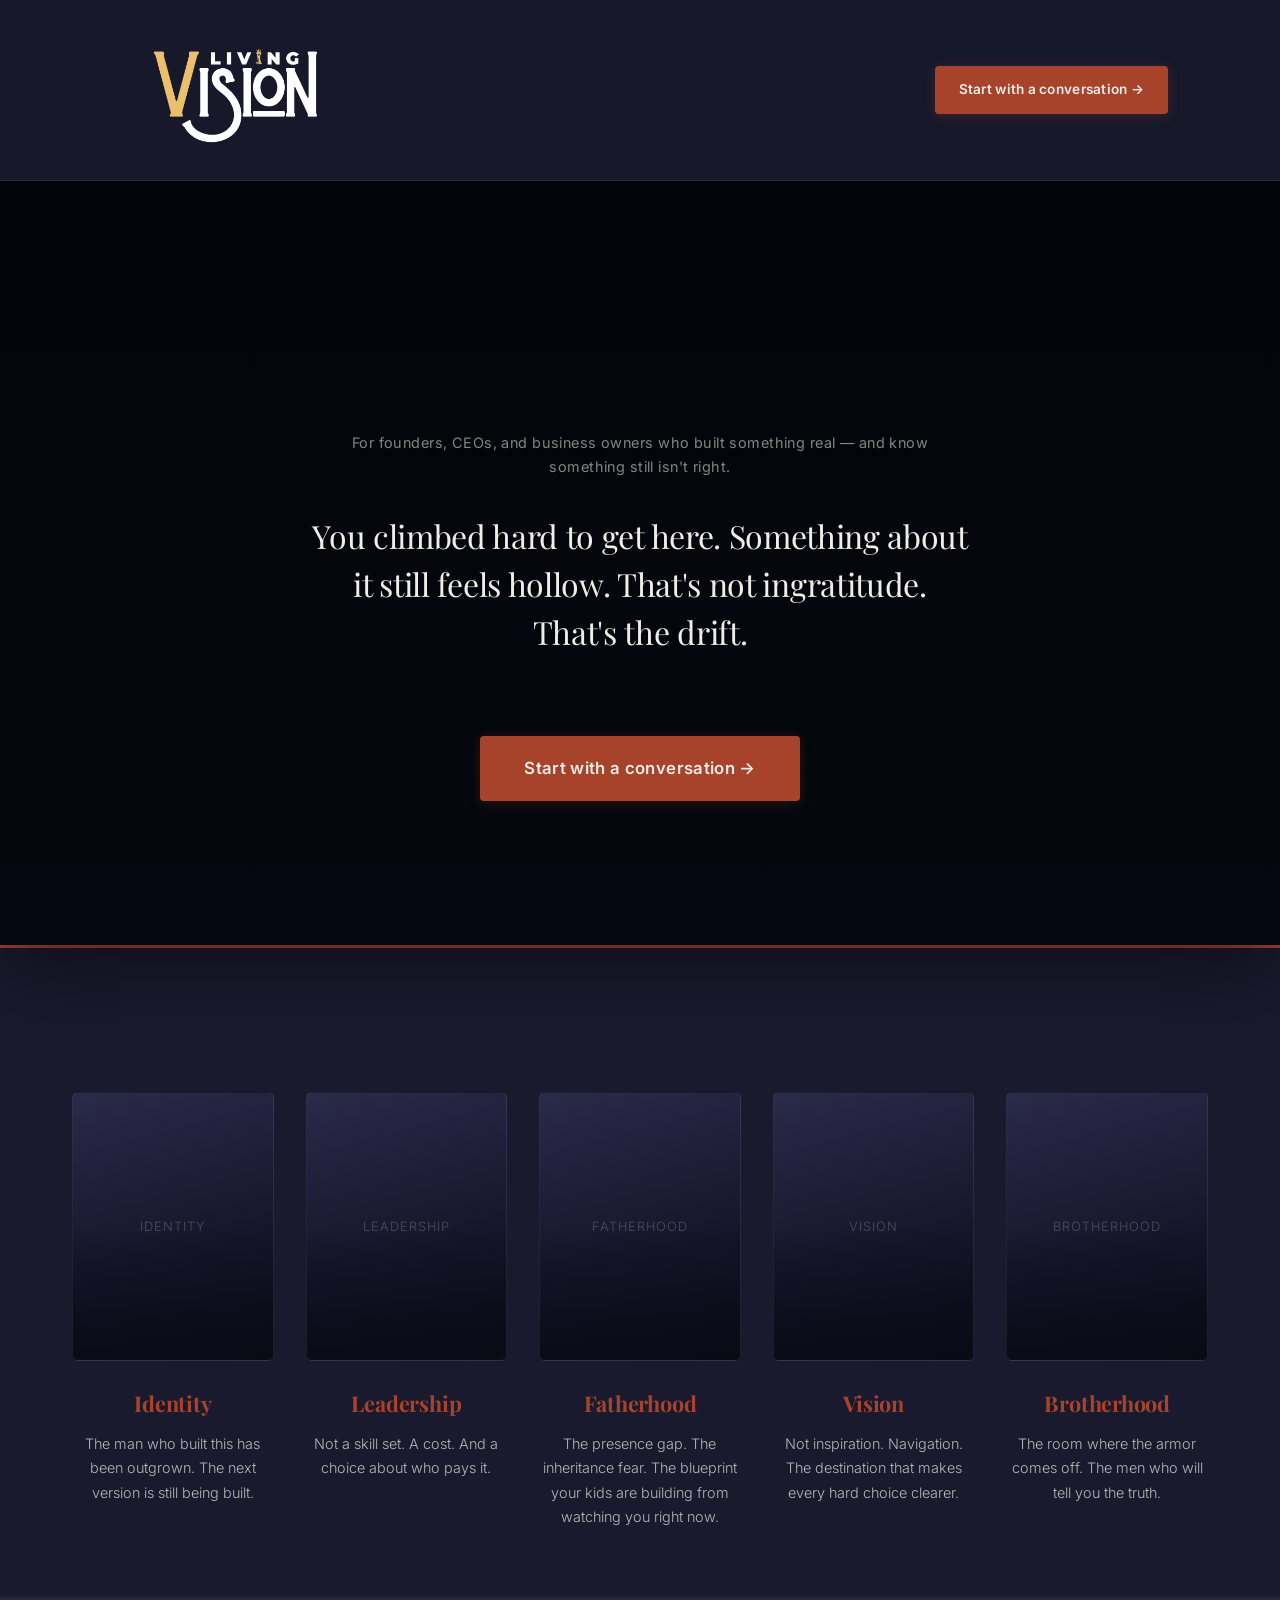
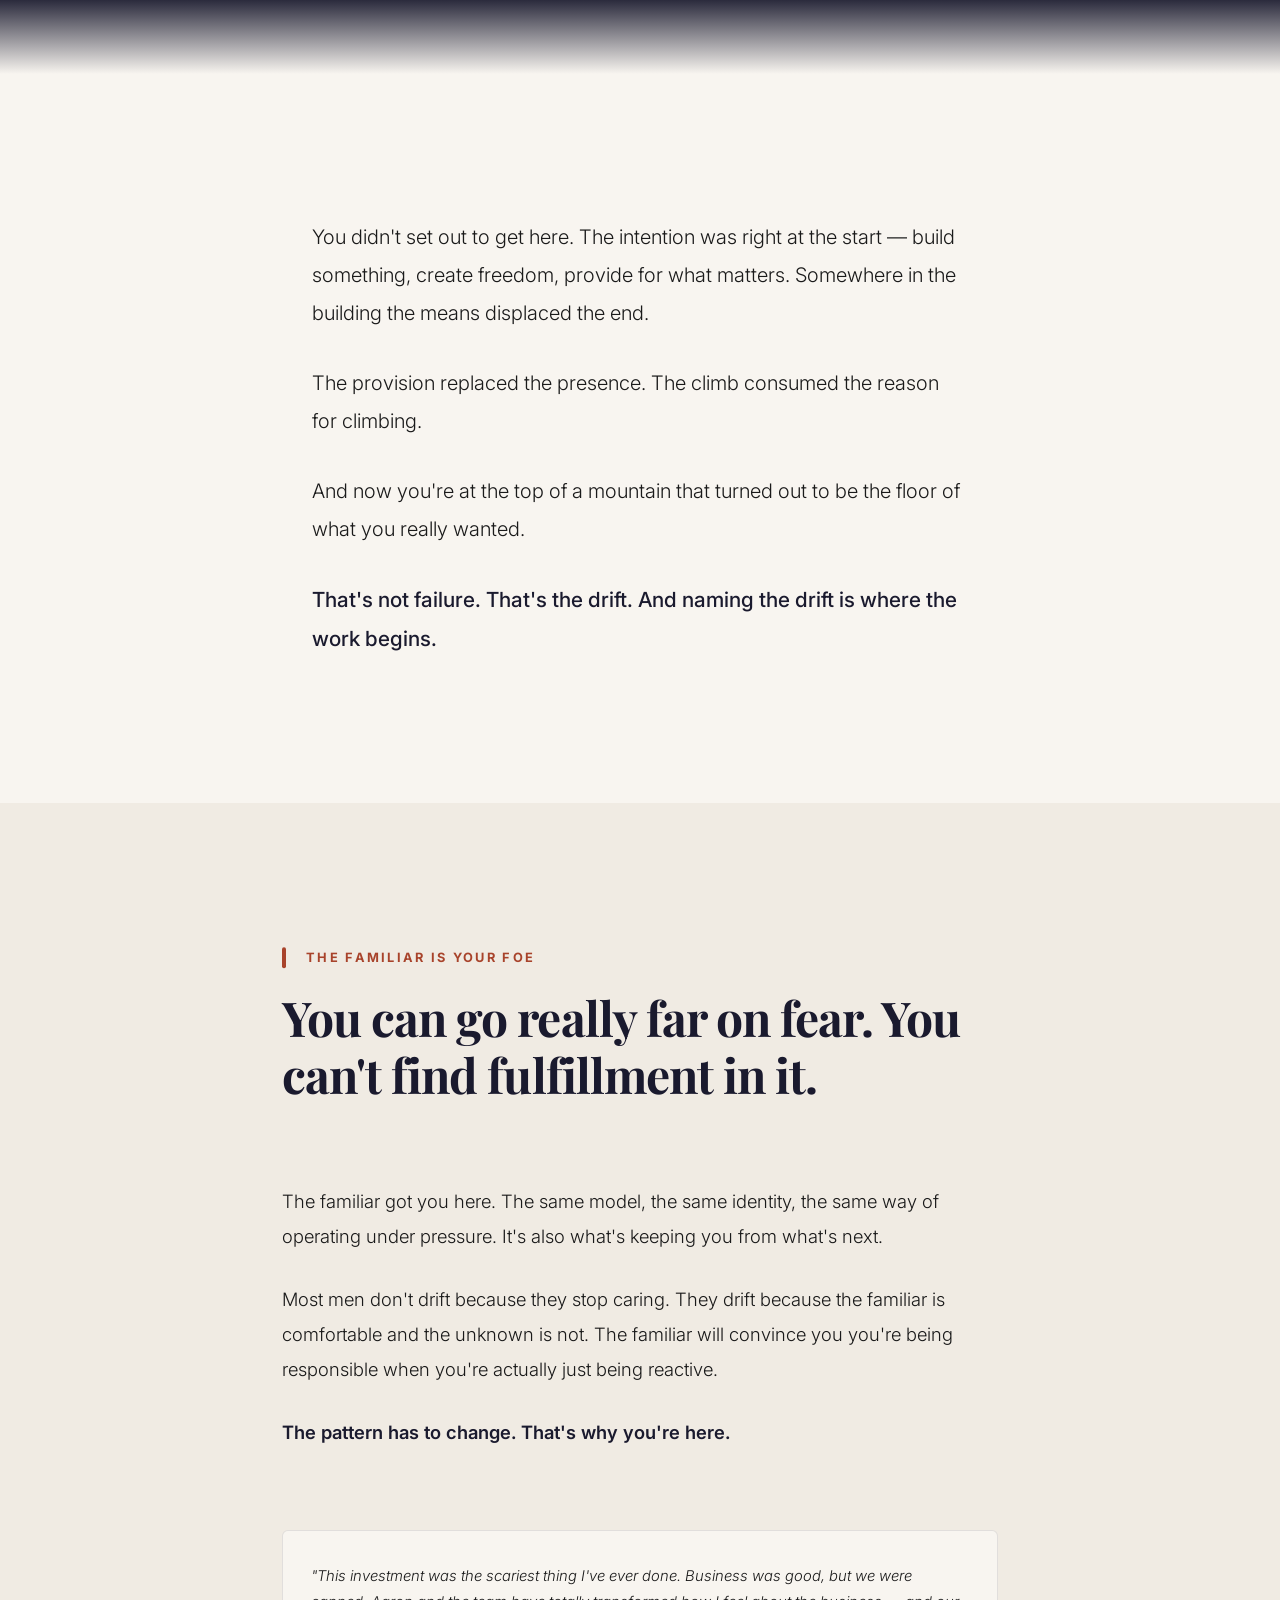
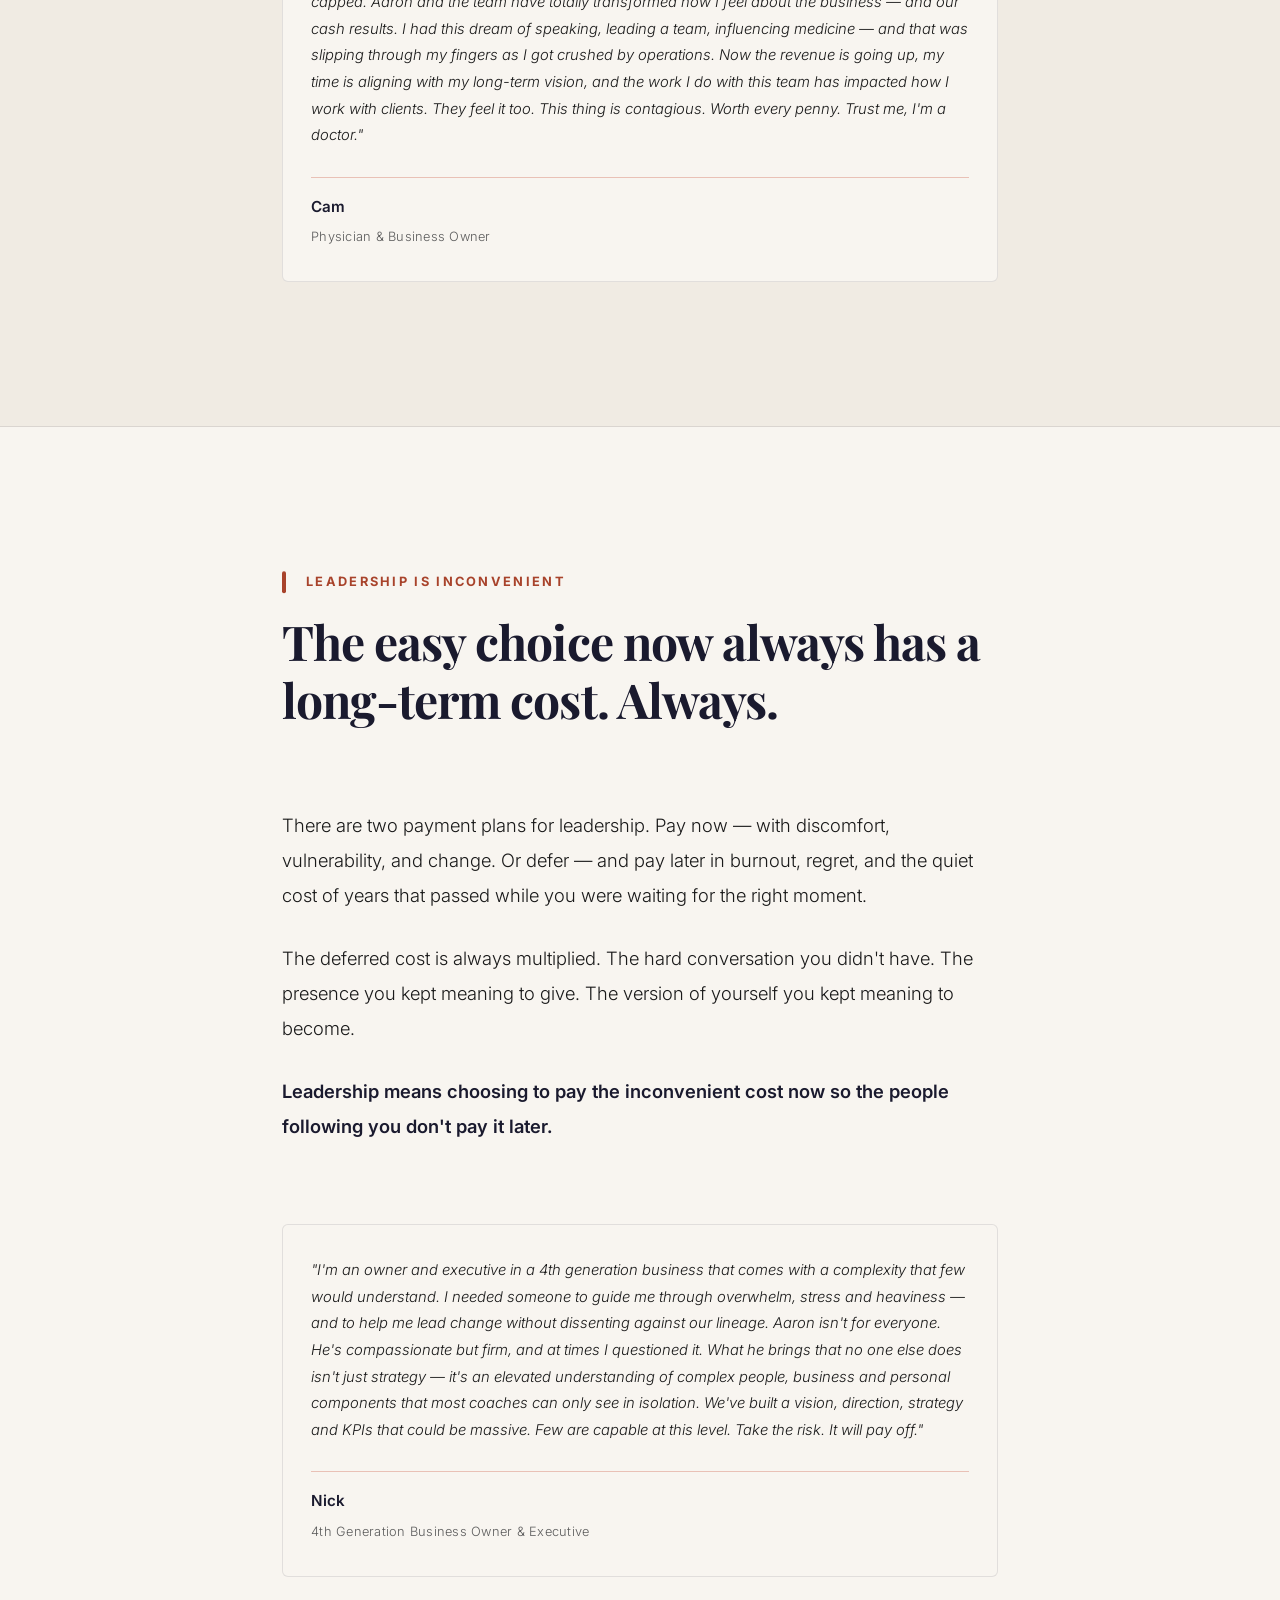
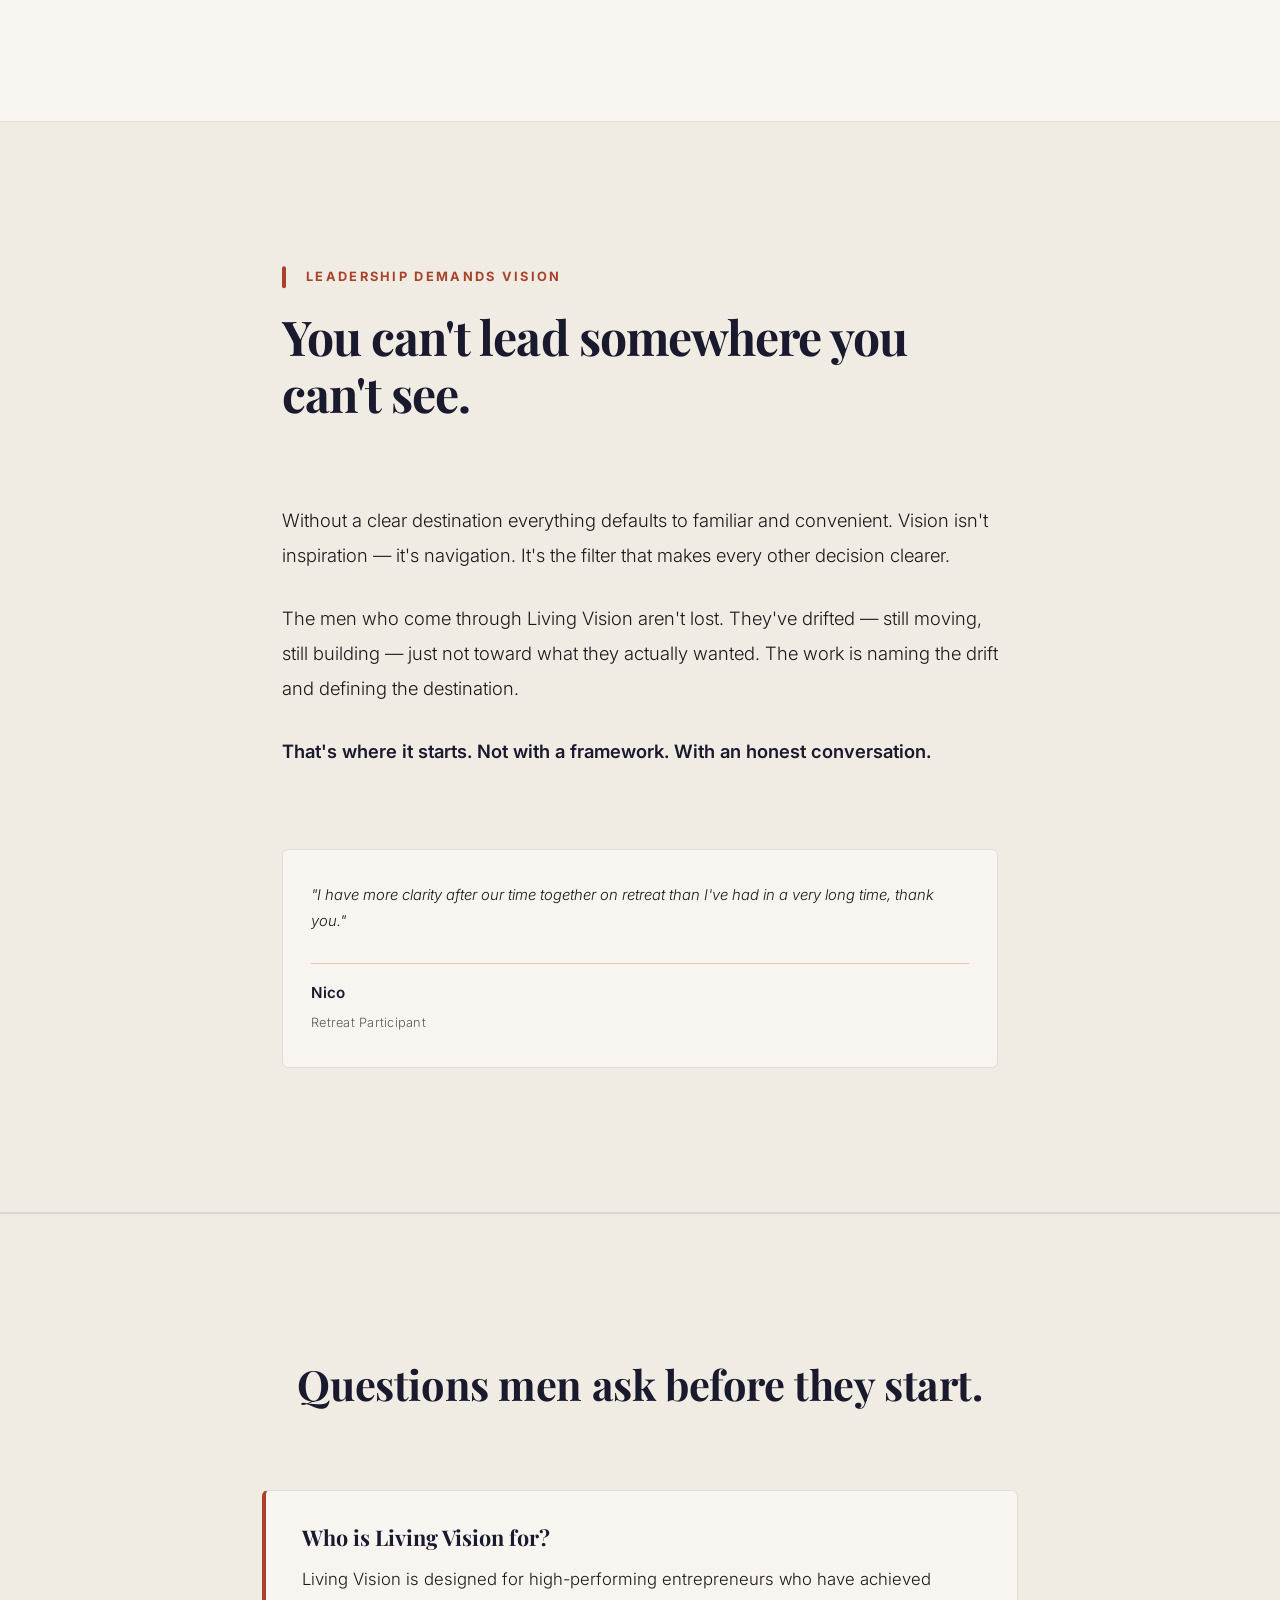
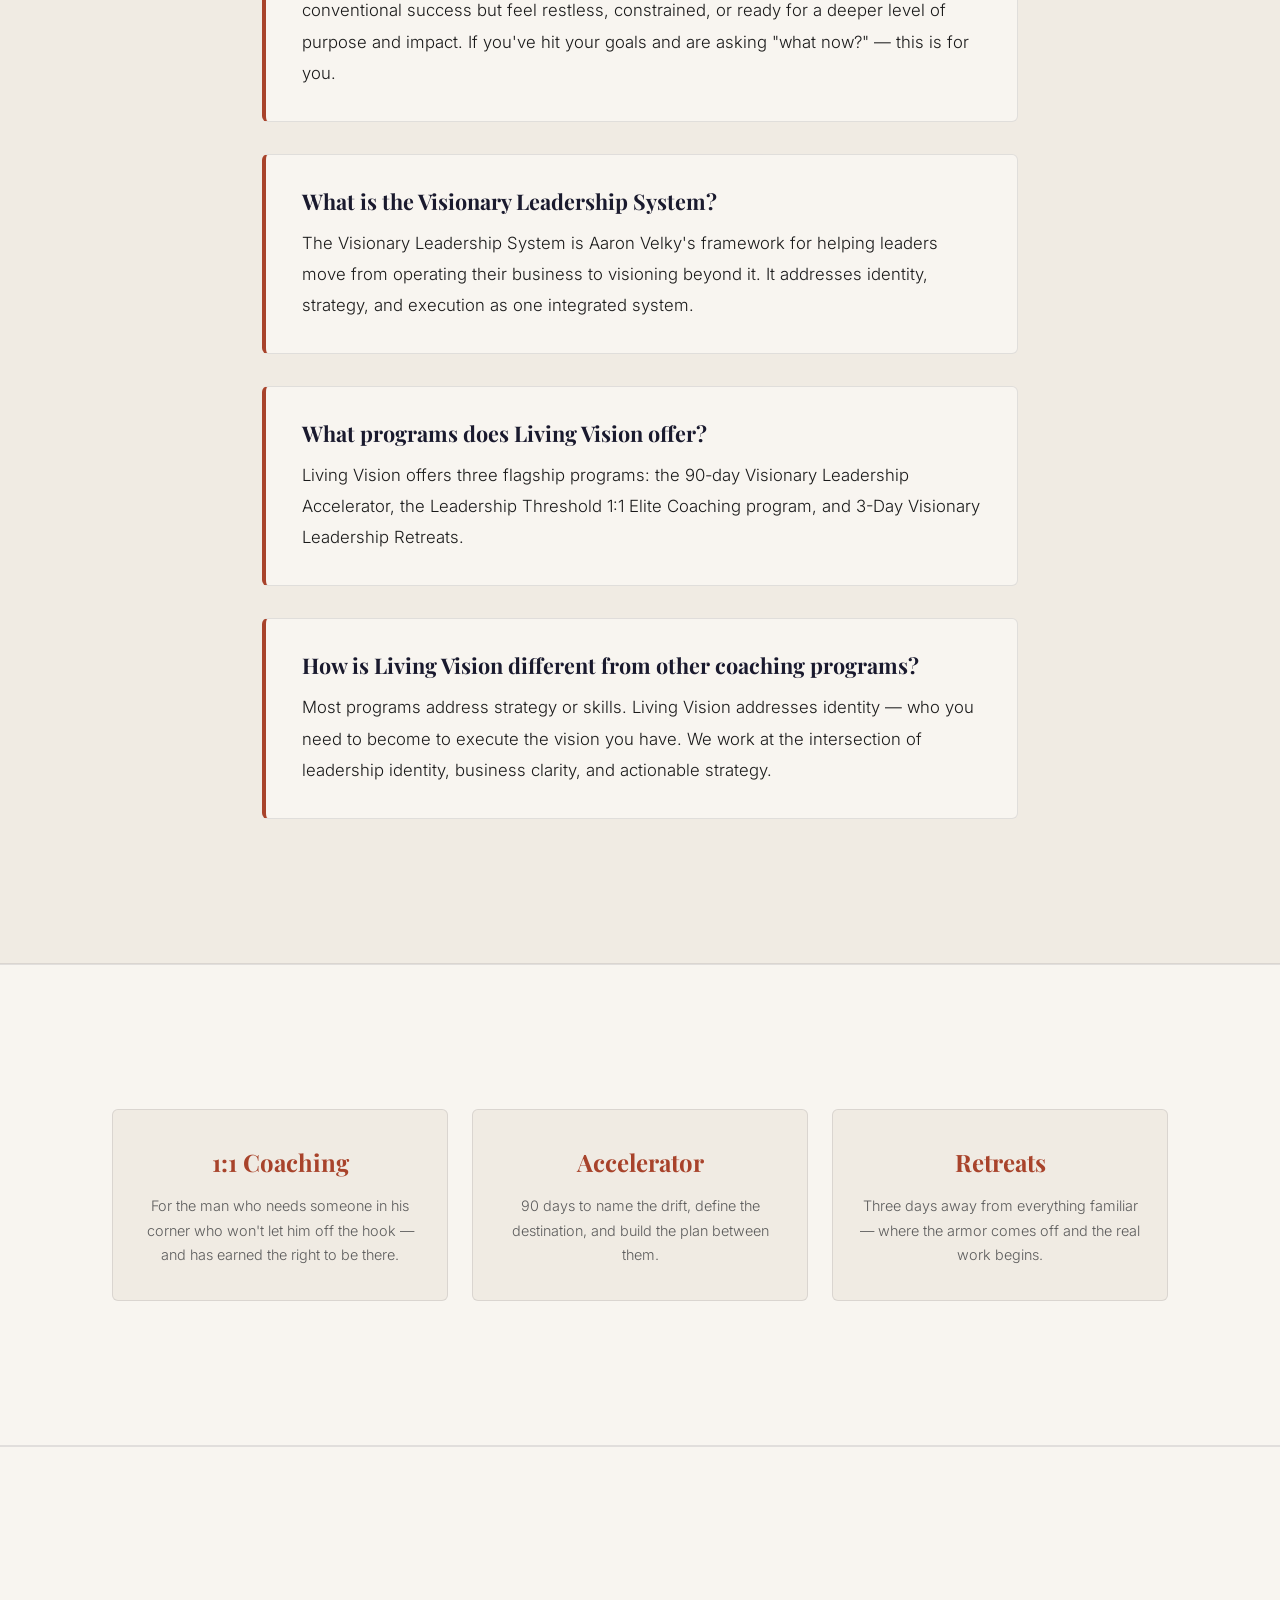
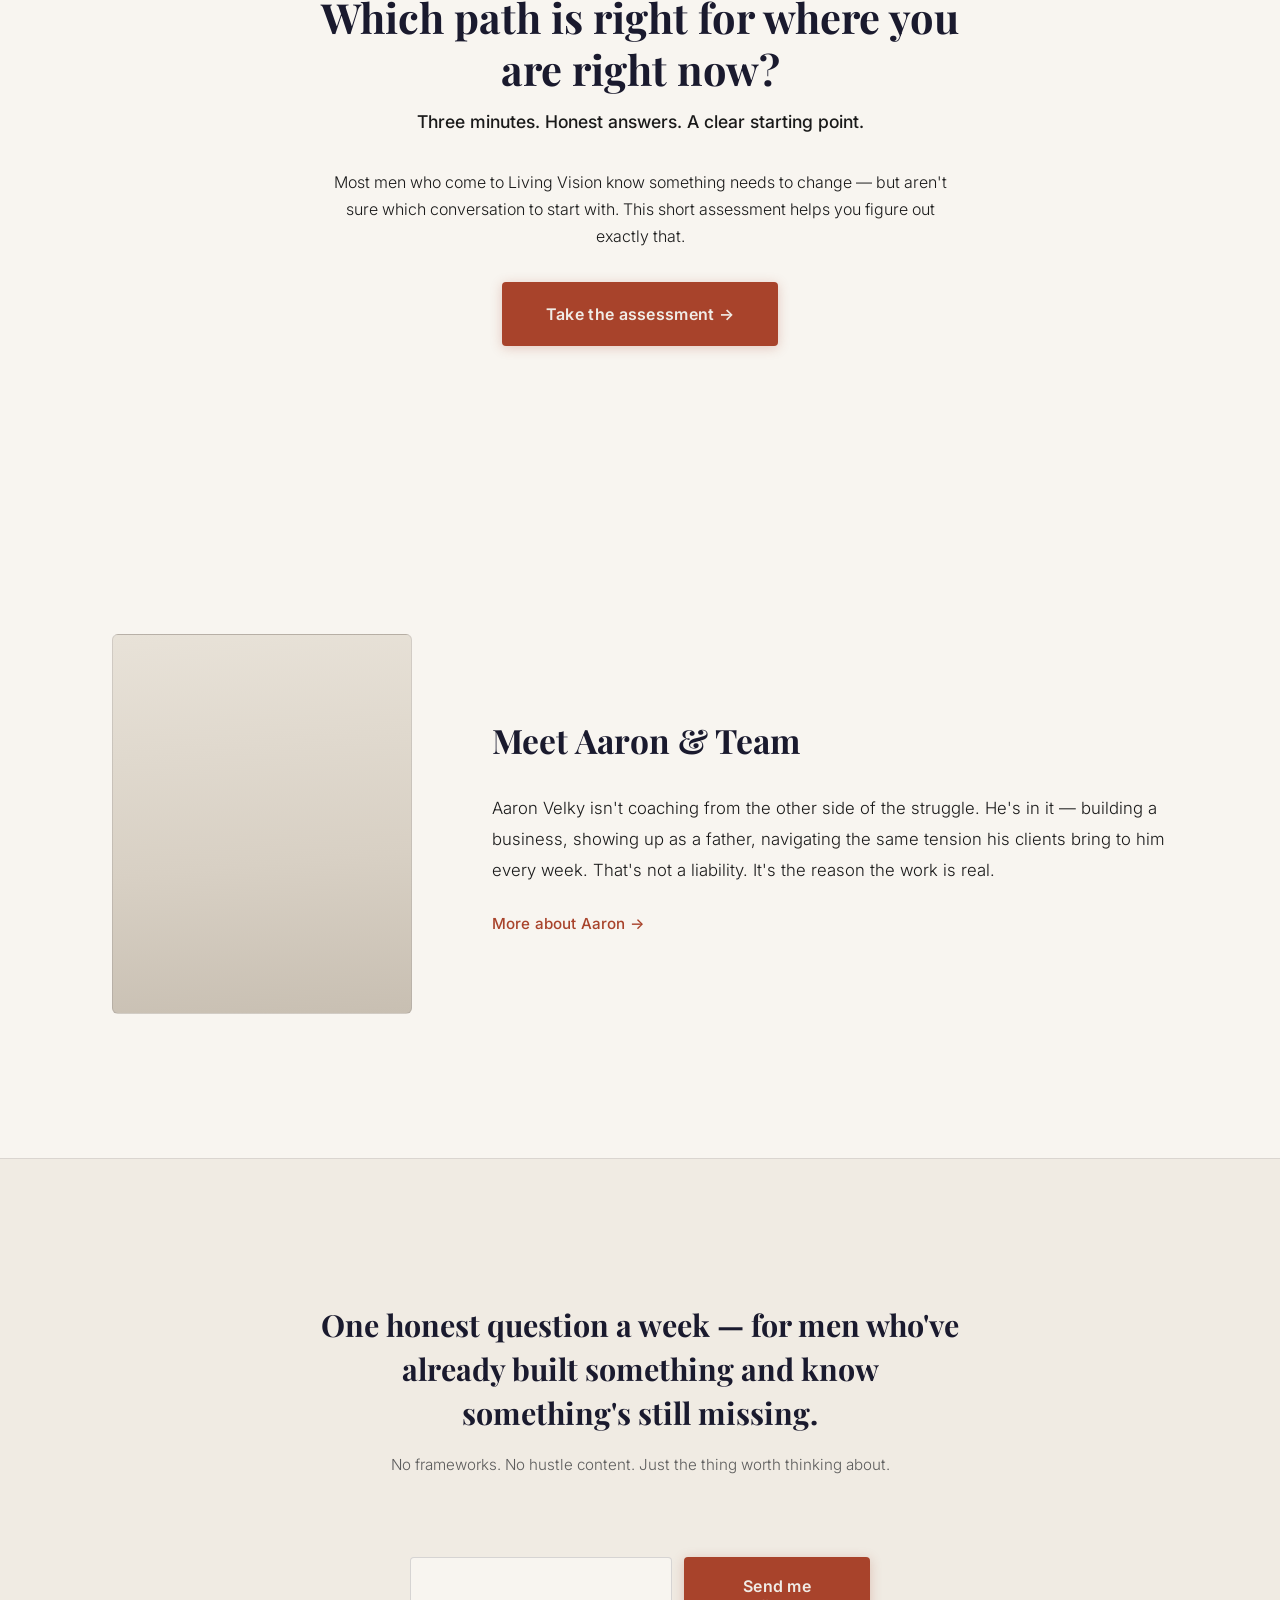
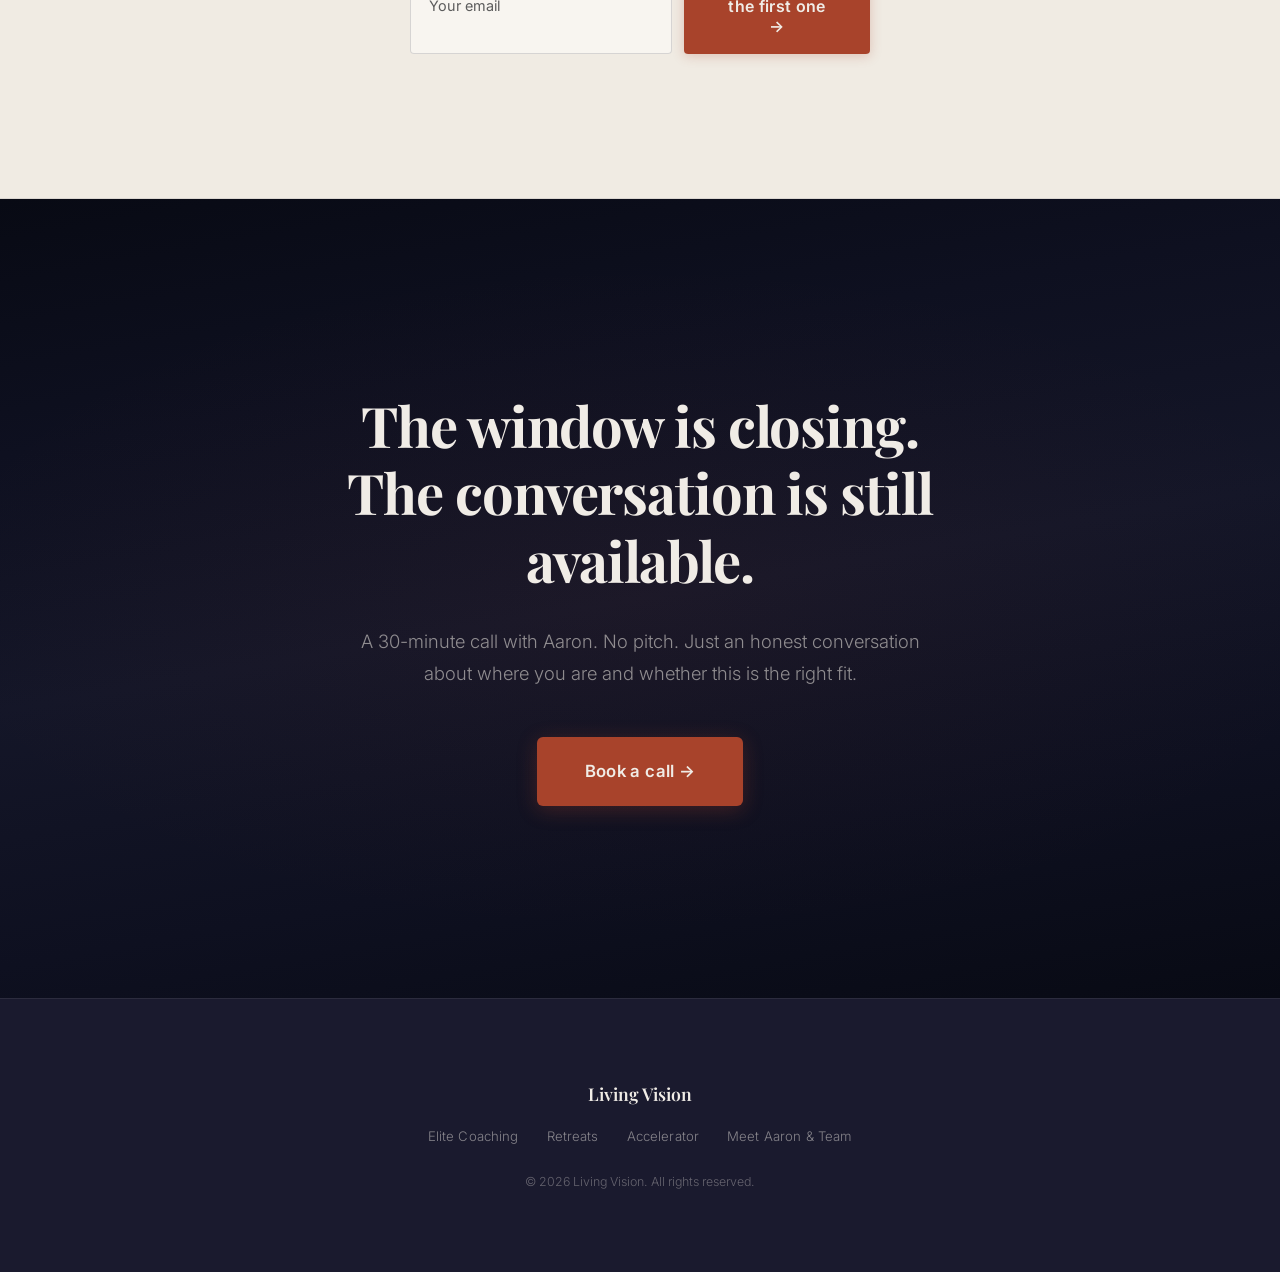
==== index.html @ 65b0e73f "Initial commit — Living Vision website build Homepage funnel page with hero video, five pillars, thr" ====
<!DOCTYPE html>
<html lang="en">
<head>
  <meta charset="UTF-8">
  <meta name="viewport" content="width=device-width, initial-scale=1.0">
  <title>Living Vision — Coaching &amp; Retreats for Leaders Ready for What's Next</title>
  <meta name="description" content="Living Vision works with founders, CEOs, and business owners at critical inflection points. Coaching, retreats, and the clarity to build what's next.">
  <link rel="preconnect" href="https://fonts.googleapis.com">
  <link rel="preconnect" href="https://fonts.gstatic.com" crossorigin>
  <link href="https://fonts.googleapis.com/css2?family=Playfair+Display:wght@400;600;700&family=Inter:wght@300;400;500;600&display=swap" rel="stylesheet">
  <link rel="stylesheet" href="styles.css">

  <!-- Organization Schema (site-wide) -->
  <script type="application/ld+json">
  {
    "@context": "https://schema.org",
    "@type": "Organization",
    "name": "Living Vision",
    "url": "https://living.vision",
    "description": "Visionary leadership coaching for high-performing entrepreneurs ready to build beyond their business. Founded by Aaron Velky.",
    "founder": {
      "@type": "Person",
      "name": "Aaron Velky",
      "jobTitle": "Founder, Visionary Leadership Coach",
      "url": "https://living.vision/about"
    },
    "sameAs": [
      "[LinkedIn URL]",
      "[YouTube URL]",
      "[Podcast Apple URL]"
    ]
  }
  </script>

  <!-- FAQPage Schema (homepage) -->
  <script type="application/ld+json">
  {
    "@context": "https://schema.org",
    "@type": "FAQPage",
    "mainEntity": [
      {
        "@type": "Question",
        "name": "Who is Living Vision for?",
        "acceptedAnswer": {
          "@type": "Answer",
          "text": "Living Vision is designed for high-performing entrepreneurs who have achieved conventional success but feel restless, constrained, or ready for a deeper level of purpose and impact. If you've hit your goals and are asking \"what now?\" — this is for you."
        }
      },
      {
        "@type": "Question",
        "name": "What is the Visionary Leadership System?",
        "acceptedAnswer": {
          "@type": "Answer",
          "text": "The Visionary Leadership System is Aaron Velky's framework for helping leaders move from operating their business to visioning beyond it. It addresses identity, strategy, and execution as one integrated system."
        }
      },
      {
        "@type": "Question",
        "name": "What programs does Living Vision offer?",
        "acceptedAnswer": {
          "@type": "Answer",
          "text": "Living Vision offers three flagship programs: the 90-day Visionary Leadership Accelerator, the Leadership Threshold 1:1 Elite Coaching program, and 3-Day Visionary Leadership Retreats."
        }
      },
      {
        "@type": "Question",
        "name": "How is Living Vision different from other coaching programs?",
        "acceptedAnswer": {
          "@type": "Answer",
          "text": "Most programs address strategy or skills. Living Vision addresses identity — who you need to become to execute the vision you have. We work at the intersection of leadership identity, business clarity, and actionable strategy."
        }
      }
    ]
  }
  </script>
</head>
<body>

  <!-- Navigation — Funnel Header -->
  <nav class="nav nav-funnel">
    <div class="nav-inner">
      <a href="/" class="nav-logo"><img src="LIVING VISION TITLE.jpg" alt="Living Vision" class="nav-logo-img"></a>
      <a href="/start.html" class="btn btn-primary nav-funnel-cta">Start with a conversation →</a>
    </div>
  </nav>

  <!-- Section 1 — Hero (Video Funnel) -->
  <section class="hero hero-video">
    <p class="hero-qualifier">For founders, CEOs, and business owners who built something real — and know something still isn't right.</p>
    <div class="hero-video-wrapper">
      <!-- Replace src with the actual video file or embed URL -->
      <video class="hero-video-player" autoplay muted loop playsinline>
        <source src="hero-video.mp4" type="video/mp4">
      </video>
      <div class="hero-video-overlay"></div>
    </div>
    <div class="hero-video-content">
      <p class="hero-tagline">You climbed hard to get here. Something about it still feels hollow. That's not ingratitude. That's the drift.</p>
      <a href="/start.html" class="btn btn-primary">Start with a conversation →</a>
    </div>
  </section>

  <!-- Five Pillars -->
  <section class="pillars">
    <div class="pillars-inner">
      <div class="pillar">
        <div class="pillar-img" aria-label="Identity">
          <span class="pillar-img-label">Identity</span>
        </div>
        <h3 class="pillar-label">Identity</h3>
        <p class="pillar-desc">The man who built this has been outgrown. The next version is still being built.</p>
      </div>
      <div class="pillar">
        <div class="pillar-img" aria-label="Leadership">
          <span class="pillar-img-label">Leadership</span>
        </div>
        <h3 class="pillar-label">Leadership</h3>
        <p class="pillar-desc">Not a skill set. A cost. And a choice about who pays it.</p>
      </div>
      <div class="pillar">
        <div class="pillar-img" aria-label="Fatherhood">
          <span class="pillar-img-label">Fatherhood</span>
        </div>
        <h3 class="pillar-label">Fatherhood</h3>
        <p class="pillar-desc">The presence gap. The inheritance fear. The blueprint your kids are building from watching you right now.</p>
      </div>
      <div class="pillar">
        <div class="pillar-img" aria-label="Vision">
          <span class="pillar-img-label">Vision</span>
        </div>
        <h3 class="pillar-label">Vision</h3>
        <p class="pillar-desc">Not inspiration. Navigation. The destination that makes every hard choice clearer.</p>
      </div>
      <div class="pillar">
        <div class="pillar-img" aria-label="Brotherhood">
          <span class="pillar-img-label">Brotherhood</span>
        </div>
        <h3 class="pillar-label">Brotherhood</h3>
        <p class="pillar-desc">The room where the armor comes off. The men who will tell you the truth.</p>
      </div>
    </div>
  </section>

  <!-- Section 2 — The Mirror -->
  <section class="mirror">
    <div class="container">
      <p>You didn't set out to get here. The intention was right at the start — build something, create freedom, provide for what matters. Somewhere in the building the means displaced the end.</p>
      <p>The provision replaced the presence. The climb consumed the reason for climbing.</p>
      <p>And now you're at the top of a mountain that turned out to be the floor of what you really wanted.</p>
      <p>That's not failure. That's the drift. And naming the drift is where the work begins.</p>
    </div>
  </section>

  <!-- Paradox 1 — The Familiar -->
  <section class="paradox">
    <div class="container">
      <p class="paradox-label">The Familiar Is Your Foe</p>
      <h2 class="paradox-headline">You can go really far on fear. You can't find fulfillment in it.</h2>
      <div class="paradox-body">
        <p>The familiar got you here. The same model, the same identity, the same way of operating under pressure. It's also what's keeping you from what's next.</p>
        <p>Most men don't drift because they stop caring. They drift because the familiar is comfortable and the unknown is not. The familiar will convince you you're being responsible when you're actually just being reactive.</p>
        <p>The pattern has to change. That's why you're here.</p>
      </div>
      <blockquote class="testimonial paradox-testimonial">
        <p>"This investment was the scariest thing I've ever done. Business was good, but we were capped. Aaron and the team have totally transformed how I feel about the business — and our cash results. I had this dream of speaking, leading a team, influencing medicine — and that was slipping through my fingers as I got crushed by operations. Now the revenue is going up, my time is aligning with my long-term vision, and the work I do with this team has impacted how I work with clients. They feel it too. This thing is contagious. Worth every penny. Trust me, I'm a doctor."</p>
        <footer>
          <cite>Cam</cite>
          <span class="testimonial-role">Physician &amp; Business Owner</span>
        </footer>
      </blockquote>
    </div>
  </section>

  <!-- Paradox 2 — Inconvenient -->
  <section class="paradox">
    <div class="container">
      <p class="paradox-label">Leadership Is Inconvenient</p>
      <h2 class="paradox-headline">The easy choice now always has a long-term cost. Always.</h2>
      <div class="paradox-body">
        <p>There are two payment plans for leadership. Pay now — with discomfort, vulnerability, and change. Or defer — and pay later in burnout, regret, and the quiet cost of years that passed while you were waiting for the right moment.</p>
        <p>The deferred cost is always multiplied. The hard conversation you didn't have. The presence you kept meaning to give. The version of yourself you kept meaning to become.</p>
        <p>Leadership means choosing to pay the inconvenient cost now so the people following you don't pay it later.</p>
      </div>
      <blockquote class="testimonial paradox-testimonial">
        <p>"I'm an owner and executive in a 4th generation business that comes with a complexity that few would understand. I needed someone to guide me through overwhelm, stress and heaviness — and to help me lead change without dissenting against our lineage. Aaron isn't for everyone. He's compassionate but firm, and at times I questioned it. What he brings that no one else does isn't just strategy — it's an elevated understanding of complex people, business and personal components that most coaches can only see in isolation. We've built a vision, direction, strategy and KPIs that could be massive. Few are capable at this level. Take the risk. It will pay off."</p>
        <footer>
          <cite>Nick</cite>
          <span class="testimonial-role">4th Generation Business Owner &amp; Executive</span>
        </footer>
      </blockquote>
    </div>
  </section>

  <!-- Paradox 3 — Vision -->
  <section class="paradox">
    <div class="container">
      <p class="paradox-label">Leadership Demands Vision</p>
      <h2 class="paradox-headline">You can't lead somewhere you can't see.</h2>
      <div class="paradox-body">
        <p>Without a clear destination everything defaults to familiar and convenient. Vision isn't inspiration — it's navigation. It's the filter that makes every other decision clearer.</p>
        <p>The men who come through Living Vision aren't lost. They've drifted — still moving, still building — just not toward what they actually wanted. The work is naming the drift and defining the destination.</p>
        <p>That's where it starts. Not with a framework. With an honest conversation.</p>
      </div>
      <blockquote class="testimonial paradox-testimonial">
        <p>"I have more clarity after our time together on retreat than I've had in a very long time, thank you."</p>
        <footer>
          <cite>Nico</cite>
          <span class="testimonial-role">Retreat Participant</span>
        </footer>
      </blockquote>
    </div>
  </section>

  <!-- FAQ Section -->
  <section class="faq" id="faq">
    <div class="container">
      <h2 class="faq-heading">Questions men ask before they start.</h2>
      <div class="faq-list">
        <div class="faq-item">
          <h3 class="faq-question">Who is Living Vision for?</h3>
          <p class="faq-answer">Living Vision is designed for high-performing entrepreneurs who have achieved conventional success but feel restless, constrained, or ready for a deeper level of purpose and impact. If you've hit your goals and are asking "what now?" — this is for you.</p>
        </div>
        <div class="faq-item">
          <h3 class="faq-question">What is the Visionary Leadership System?</h3>
          <p class="faq-answer">The Visionary Leadership System is Aaron Velky's framework for helping leaders move from operating their business to visioning beyond it. It addresses identity, strategy, and execution as one integrated system.</p>
        </div>
        <div class="faq-item">
          <h3 class="faq-question">What programs does Living Vision offer?</h3>
          <p class="faq-answer">Living Vision offers three flagship programs: the 90-day Visionary Leadership Accelerator, the Leadership Threshold 1:1 Elite Coaching program, and 3-Day Visionary Leadership Retreats.</p>
        </div>
        <div class="faq-item">
          <h3 class="faq-question">How is Living Vision different from other coaching programs?</h3>
          <p class="faq-answer">Most programs address strategy or skills. Living Vision addresses identity — who you need to become to execute the vision you have. We work at the intersection of leadership identity, business clarity, and actionable strategy.</p>
        </div>
      </div>
    </div>
  </section>

  <!-- Product Ribbon -->
  <section class="product-ribbon">
    <div class="container">
      <div class="ribbon-grid">
        <a href="/elite-coaching" class="ribbon-item">
          <h3>1:1 Coaching</h3>
          <p>For the man who needs someone in his corner who won't let him off the hook — and has earned the right to be there.</p>
        </a>
        <a href="/accelerator" class="ribbon-item">
          <h3>Accelerator</h3>
          <p>90 days to name the drift, define the destination, and build the plan between them.</p>
        </a>
        <a href="/retreats" class="ribbon-item">
          <h3>Retreats</h3>
          <p>Three days away from everything familiar — where the armor comes off and the real work begins.</p>
        </a>
      </div>
    </div>
  </section>

  <!-- Quiz / Assessment CTA -->
  <section class="quiz-cta">
    <div class="container">
      <div class="quiz-cta-inner">
        <h2>Which path is right for where you are right now?</h2>
        <p class="quiz-subhead">Three minutes. Honest answers. A clear starting point.</p>
        <p>Most men who come to Living Vision know something needs to change — but aren't sure which conversation to start with. This short assessment helps you figure out exactly that.</p>
        <a href="https://archetype-insights--livingvision.replit.app/" target="_blank" rel="noopener noreferrer" class="btn btn-primary">Take the assessment →</a>
      </div>
    </div>
  </section>

  <!-- Section 6 — About Aaron (Brief) -->
  <section class="about-aaron">
    <div class="container">
      <div class="about-aaron-inner">
        <div class="about-aaron-image">
          <!-- Aaron photo -->
          <div class="about-aaron-placeholder" aria-label="Aaron Velky"></div>
        </div>
        <div class="about-aaron-text">
          <h2>Meet Aaron & Team</h2>
          <p>Aaron Velky isn't coaching from the other side of the struggle. He's in it — building a business, showing up as a father, navigating the same tension his clients bring to him every week. That's not a liability. It's the reason the work is real.</p>
          <a href="/meet-aaron" class="btn btn-text">More about Aaron →</a>
        </div>
      </div>
    </div>
  </section>

  <!-- Section 7 — Email Capture -->
  <section class="email-capture">
    <div class="container">
      <h2>One honest question a week — for men who've already built something and know something's still missing.</h2>
      <p class="email-subhead">No frameworks. No hustle content. Just the thing worth thinking about.</p>
      <form class="email-form" action="#" method="post">
        <input type="email" name="email" placeholder="Your email" required aria-label="Email address">
        <button type="submit" class="btn btn-primary">Send me the first one →</button>
      </form>
    </div>
  </section>

  <!-- Section 8 — Cinematic Closing CTA -->
  <section class="closing-cta" id="start">
    <div class="closing-cta-bg"></div>
    <div class="closing-cta-content">
      <h2 class="closing-cta-headline">The window is closing.<br>The conversation is still available.</h2>
      <p class="closing-cta-subhead">A 30-minute call with Aaron. No pitch. Just an honest conversation about where you are and whether this is the right fit.</p>
      <a href="/start.html" class="btn btn-primary btn-closing">Book a call →</a>
    </div>
  </section>

  <!-- Footer -->
  <footer class="site-footer">
    <div class="container">
      <div class="footer-inner">
        <p class="footer-logo">Living Vision</p>
        <nav class="footer-nav">
          <a href="/elite-coaching">Elite Coaching</a>
          <a href="/retreats">Retreats</a>
          <a href="/accelerator">Accelerator</a>
          <a href="/meet-aaron">Meet Aaron & Team</a>
        </nav>
        <p class="footer-copy">&copy; 2026 Living Vision. All rights reserved.</p>
      </div>
    </div>
  </footer>

</body>
</html>
---- styles.css ----
/* =============================================
   Living Vision — Styles
   Palette: Warm off-white bg, near-black text, dark navy structural, rust accent
   Typography: Playfair Display (headlines), Inter (body)
   ============================================= */

*, *::before, *::after {
  margin: 0;
  padding: 0;
  box-sizing: border-box;
}

:root {
  /* Light theme — page backgrounds */
  --color-bg: #F8F5F0;
  --color-bg-raised: #f0ebe3;
  --color-bg-testimonial: #ebe5db;
  --color-bg-card: #f0ebe3;

  /* Dark structural (nav, hero, footer, dividers) */
  --color-bg-dark: #1a1a2e;
  --color-bg-dark-raised: #212140;

  /* Text */
  --color-text: #1a1a1a;
  --color-text-muted: #5c5c5c;
  --color-heading: #1a1a2e;
  --color-white: #f0ece6;

  /* Accent */
  --color-accent: #a8432b;
  --color-accent-hover: #b8482f;

  /* Borders */
  --color-border: rgba(200, 75, 49, 0.3);
  --color-border-subtle: rgba(26, 26, 46, 0.1);
  --color-border-dark: rgba(255, 255, 255, 0.08);

  /* Typography */
  --font-heading: 'Playfair Display', Georgia, serif;
  --font-body: 'Inter', -apple-system, sans-serif;

  /* Spacing */
  --max-width: 1120px;
  --space-xs: 0.5rem;
  --space-sm: 1rem;
  --space-md: 2rem;
  --space-lg: 5rem;
  --space-xl: 9rem;
  --space-2xl: 12rem;
}

html {
  font-size: 16px;
  scroll-behavior: smooth;
}

body {
  font-family: var(--font-body);
  background-color: var(--color-bg);
  color: var(--color-text);
  line-height: 1.7;
  font-weight: 300;
  -webkit-font-smoothing: antialiased;
}

.container {
  max-width: var(--max-width);
  margin: 0 auto;
  padding: 0 var(--space-md);
}

/* ---- Buttons ---- */

.btn {
  display: inline-block;
  font-family: var(--font-body);
  font-weight: 500;
  text-decoration: none;
  border: none;
  cursor: pointer;
  transition: all 0.25s ease;
  letter-spacing: 0.01em;
}

.btn-primary {
  background-color: var(--color-accent);
  color: var(--color-white);
  padding: 1.15rem 2.75rem;
  border-radius: 4px;
  font-size: 1rem;
  font-weight: 600;
  letter-spacing: 0.02em;
  box-shadow: 0 2px 12px rgba(168, 67, 43, 0.25);
}

.btn-primary:hover {
  background-color: var(--color-accent-hover);
}

.btn-secondary {
  background: transparent;
  color: var(--color-accent);
  padding: 0.5rem 0;
  border-bottom: 1px solid var(--color-border);
  border-radius: 0;
  font-size: 0.9rem;
  letter-spacing: 0.02em;
}

.btn-secondary:hover {
  color: var(--color-accent-hover);
  border-bottom-color: var(--color-accent-hover);
}

.btn-text {
  background: transparent;
  color: var(--color-accent);
  padding: 0;
  font-size: 0.95rem;
}

.btn-text:hover {
  color: var(--color-accent-hover);
}

.btn-large {
  padding: 1.35rem 3.25rem;
  font-size: 1.1rem;
}

/* ---- Navigation (dark structural) ---- */

.nav {
  position: fixed;
  top: 0;
  left: 0;
  right: 0;
  z-index: 100;
  background: rgba(26, 26, 46, 0.95);
  backdrop-filter: blur(16px);
  border-bottom: 1px solid var(--color-border-dark);
}

.nav-inner {
  max-width: var(--max-width);
  margin: 0 auto;
  padding: 1.25rem var(--space-md);
  display: flex;
  align-items: center;
  justify-content: space-between;
}

.nav-logo {
  text-decoration: none;
  display: flex;
  align-items: center;
}

.nav-logo-img {
  height: 140px;
  width: auto;
  display: block;
  mix-blend-mode: screen;
}

.nav-links {
  display: flex;
  list-style: none;
  gap: 2.25rem;
  align-items: center;
}

.nav-links a {
  color: rgba(240, 236, 230, 0.6);
  text-decoration: none;
  font-size: 0.875rem;
  font-weight: 400;
  transition: color 0.2s;
  letter-spacing: 0.01em;
}

.nav-links a:hover {
  color: var(--color-white);
}

.nav-cta {
  color: var(--color-white) !important;
  font-weight: 500 !important;
}

.nav-toggle {
  display: none;
  flex-direction: column;
  gap: 5px;
  background: none;
  border: none;
  cursor: pointer;
  padding: 4px;
}

.nav-toggle span {
  display: block;
  width: 24px;
  height: 2px;
  background: var(--color-white);
  transition: all 0.3s;
}

/* Funnel nav — logo + single CTA only */
.nav-funnel .nav-inner {
  display: flex;
  align-items: center;
  justify-content: space-between;
}

.nav-funnel-cta {
  font-size: 0.85rem;
  padding: 0.75rem 1.5rem;
  white-space: nowrap;
}

/* ---- Hero (dark structural) ---- */

.hero-video {
  position: relative;
  width: 100%;
  min-height: 105vh;
  display: flex;
  flex-direction: column;
  align-items: center;
  justify-content: flex-end;
  padding: 0;
  overflow: hidden;
  background: #020408;
  box-shadow: 0 20px 80px rgba(0, 0, 0, 0.5);
}

.hero-qualifier {
  position: relative;
  z-index: 1;
  text-align: center;
  font-family: var(--font-body);
  font-size: 0.9rem;
  font-weight: 400;
  color: rgba(240, 236, 230, 0.55);
  letter-spacing: 0.03em;
  padding: 7rem var(--space-md) var(--space-md);
  max-width: 680px;
}

.hero-video-wrapper {
  position: absolute;
  inset: 0;
  z-index: 0;
}

.hero-video-player {
  width: 100%;
  height: 100%;
  object-fit: cover;
  display: block;
}

.hero-video-overlay {
  position: absolute;
  inset: 0;
  background: linear-gradient(
    to bottom,
    rgba(5, 8, 16, 0.15) 0%,
    rgba(5, 8, 16, 0.35) 50%,
    rgba(5, 8, 16, 0.85) 85%,
    rgba(5, 8, 16, 1) 100%
  );
}

.hero-video-content {
  position: relative;
  z-index: 1;
  text-align: center;
  max-width: 720px;
  padding: 0 var(--space-md) var(--space-xl);
}

.hero-tagline {
  font-family: var(--font-heading);
  font-size: clamp(1.4rem, 3.2vw, 2rem);
  font-weight: 400;
  line-height: 1.5;
  color: var(--color-white);
  margin-bottom: var(--space-lg);
  letter-spacing: -0.01em;
}

.hero-video-content .btn-primary {
  font-size: 1.05rem;
}

/* ---- Five Pillars (dark structural) ---- */

.pillars {
  background: var(--color-bg-dark);
  padding: var(--space-xl) 0;
  border-top: 3px solid var(--color-accent);
}

.pillars-inner {
  max-width: 1200px;
  margin: 0 auto;
  padding: 0 var(--space-md);
  display: grid;
  grid-template-columns: repeat(5, 1fr);
  gap: 2rem;
}

.pillar {
  text-align: center;
}

.pillar-img {
  width: 100%;
  aspect-ratio: 3 / 4;
  background: linear-gradient(165deg, #2a2a4a 0%, #15152a 60%, #0d0d1a 100%);
  border-radius: 6px;
  border: 1px solid rgba(255, 255, 255, 0.06);
  display: flex;
  align-items: center;
  justify-content: center;
  margin-bottom: 1.5rem;
  overflow: hidden;
  position: relative;
}

.pillar-img::after {
  content: '';
  position: absolute;
  inset: 0;
  background: linear-gradient(to bottom, transparent 50%, rgba(5, 8, 16, 0.6) 100%);
  pointer-events: none;
}

.pillar-img-label {
  font-family: var(--font-body);
  font-size: 0.8rem;
  color: rgba(240, 236, 230, 0.25);
  letter-spacing: 0.08em;
  text-transform: uppercase;
}

.pillar-label {
  font-family: var(--font-heading);
  font-size: 1.35rem;
  font-weight: 700;
  color: var(--color-accent);
  margin-bottom: 0.65rem;
  letter-spacing: -0.01em;
}

.pillar-desc {
  font-family: var(--font-body);
  font-size: 0.9rem;
  font-weight: 300;
  color: rgba(240, 236, 230, 0.75);
  line-height: 1.7;
}

@media (max-width: 900px) {
  .pillars-inner {
    grid-template-columns: repeat(3, 1fr);
    gap: 2rem 1.5rem;
  }
}

@media (max-width: 600px) {
  .pillars-inner {
    grid-template-columns: 1fr;
    max-width: 320px;
    gap: 3rem;
  }

  .pillar-img {
    aspect-ratio: 4 / 3;
  }
}

/* ---- Transition from dark to light ---- */
.pillars + .mirror {
  position: relative;
}

.pillars + .mirror::before {
  content: '';
  position: absolute;
  top: -80px;
  left: 0;
  right: 0;
  height: 80px;
  background: linear-gradient(to bottom, var(--color-bg-dark), var(--color-bg));
  pointer-events: none;
}

/* ---- The Mirror (light) ---- */

.mirror {
  padding: var(--space-xl) 0 var(--space-xl);
}

.mirror .container {
  max-width: 720px;
}

.mirror p {
  font-size: clamp(1.1rem, 1.8vw, 1.25rem);
  margin-bottom: 2rem;
  color: var(--color-text);
  line-height: 1.9;
}

.mirror p:last-child {
  margin-bottom: 0;
  color: var(--color-heading);
  font-weight: 500;
  font-size: clamp(1.15rem, 1.9vw, 1.3rem);
}

/* ---- Paradox Sections (light) ---- */

.paradox {
  padding: var(--space-xl) 0 var(--space-xl);
  border-bottom: 1px solid var(--color-border-subtle);
}

.paradox:nth-of-type(even) {
  background: var(--color-bg-raised);
}

.paradox .container {
  max-width: 780px;
}

.paradox-label {
  font-family: var(--font-body);
  font-size: 0.8rem;
  font-weight: 700;
  text-transform: uppercase;
  letter-spacing: 0.18em;
  color: var(--color-accent);
  margin-bottom: 1.25rem;
  position: relative;
  padding-left: 1.5rem;
}

.paradox-label::before {
  content: '';
  position: absolute;
  left: 0;
  top: 50%;
  transform: translateY(-50%);
  width: 4px;
  height: 100%;
  background: var(--color-accent);
  border-radius: 2px;
}

.paradox-headline {
  font-family: var(--font-heading);
  font-size: clamp(2rem, 4.5vw, 3rem);
  font-weight: 700;
  color: var(--color-heading);
  line-height: 1.2;
  margin-bottom: var(--space-lg);
  letter-spacing: -0.02em;
}

.paradox-body p {
  font-size: clamp(1.05rem, 1.6vw, 1.15rem);
  line-height: 1.9;
  color: var(--color-text);
  margin-bottom: 1.75rem;
}

.paradox-body p:last-child {
  color: var(--color-heading);
  font-weight: 600;
}

.paradox-testimonial {
  margin-top: var(--space-lg);
  background: var(--color-bg-raised);
  border: 1px solid var(--color-border-subtle);
  border-left: 4px solid var(--color-accent);
  border-radius: 6px;
  padding: 2.5rem 2.25rem;
}

.paradox:nth-of-type(even) .paradox-testimonial {
  background: var(--color-bg);
}

/* ---- Testimonials (distinct lighter panel) ---- */

.testimonials {
  padding: var(--space-xl) 0;
  background: var(--color-bg-testimonial);
  border-top: 1px solid var(--color-border-subtle);
  border-bottom: 1px solid var(--color-border-subtle);
}

.testimonials h2 {
  font-family: var(--font-heading);
  font-size: clamp(1.5rem, 3vw, 2.1rem);
  color: var(--color-heading);
  margin-bottom: var(--space-lg);
  text-align: center;
  font-weight: 400;
}

.testimonial-grid {
  display: grid;
  grid-template-columns: repeat(3, 1fr);
  gap: 1.5rem;
}

.testimonial {
  background: var(--color-bg);
  border: 1px solid var(--color-border-subtle);
  border-radius: 6px;
  padding: 2rem 1.75rem;
  display: flex;
  flex-direction: column;
}

.testimonial p {
  font-size: 0.925rem;
  line-height: 1.8;
  color: var(--color-text);
  font-style: italic;
  flex: 1;
}

.testimonial footer {
  margin-top: 1.75rem;
  padding-top: var(--space-sm);
  border-top: 1px solid var(--color-border);
}

.testimonial cite {
  display: block;
  font-style: normal;
  font-weight: 600;
  color: var(--color-heading);
  font-size: 0.95rem;
  margin-bottom: 0.15rem;
}

.testimonial-role {
  font-size: 0.8rem;
  color: var(--color-text-muted);
  letter-spacing: 0.02em;
}

/* ---- Orienting Question (light) ---- */

.orienting {
  padding: var(--space-xl) 0 var(--space-md);
}

.orienting h2 {
  font-family: var(--font-heading);
  font-size: clamp(1.5rem, 3vw, 2.2rem);
  color: var(--color-heading);
  text-align: center;
  line-height: 1.45;
  font-weight: 400;
}

/* ---- Program Paths (light) ---- */

.programs {
  padding: var(--space-md) 0 var(--space-xl);
}

.program-grid {
  display: grid;
  grid-template-columns: repeat(3, 1fr);
  gap: 1.5rem;
}

.program-card {
  background: var(--color-bg-card);
  border: 1px solid var(--color-border-subtle);
  border-radius: 6px;
  padding: 2.25rem 2rem 2.5rem;
  display: flex;
  flex-direction: column;
  transition: border-color 0.3s;
}

.program-card:hover {
  border-color: var(--color-border);
}

.program-card h3 {
  font-family: var(--font-heading);
  font-size: 1.5rem;
  color: var(--color-heading);
  margin-bottom: 0.75rem;
  font-weight: 600;
}

.program-card p {
  font-size: 0.925rem;
  color: var(--color-text-muted);
  line-height: 1.75;
  flex: 1;
  margin-bottom: 1.75rem;
}

.program-card .btn-secondary {
  align-self: flex-start;
}

/* ---- FAQ Section ---- */

.faq {
  padding: var(--space-xl) 0;
  background: var(--color-bg-raised);
  border-top: 1px solid var(--color-border-subtle);
  border-bottom: 1px solid var(--color-border-subtle);
}

.faq .container {
  max-width: 820px;
}

.faq-heading {
  font-family: var(--font-heading);
  font-size: clamp(1.8rem, 3.5vw, 2.6rem);
  font-weight: 700;
  color: var(--color-heading);
  line-height: 1.25;
  margin-bottom: var(--space-lg);
  text-align: center;
  letter-spacing: -0.01em;
}

.faq-list {
  display: flex;
  flex-direction: column;
  gap: 2rem;
}

.faq-item {
  background: var(--color-bg);
  border: 1px solid var(--color-border-subtle);
  border-left: 4px solid var(--color-accent);
  border-radius: 6px;
  padding: 2rem 2.25rem;
}

.faq-question {
  font-family: var(--font-heading);
  font-size: clamp(1.15rem, 1.8vw, 1.35rem);
  font-weight: 700;
  color: var(--color-heading);
  margin-bottom: 0.75rem;
  line-height: 1.35;
}

.faq-answer {
  font-family: var(--font-body);
  font-size: clamp(0.95rem, 1.4vw, 1.05rem);
  color: var(--color-text);
  line-height: 1.85;
  margin: 0;
}

/* ---- Product Ribbon (light) ---- */

.product-ribbon {
  padding: var(--space-xl) 0;
  background: var(--color-bg);
  border-top: 1px solid var(--color-border-subtle);
  border-bottom: 1px solid var(--color-border-subtle);
}

.ribbon-grid {
  display: grid;
  grid-template-columns: repeat(3, 1fr);
  gap: 1.5rem;
}

.ribbon-item {
  display: block;
  text-decoration: none;
  text-align: center;
  padding: 2rem 1.5rem;
  border: 1px solid var(--color-border-subtle);
  border-radius: 6px;
  background: var(--color-bg-raised);
  transition: border-color 0.25s ease, background-color 0.25s ease;
}

.ribbon-item:hover {
  border-color: var(--color-accent);
  background: var(--color-bg-card);
}

.ribbon-item h3 {
  font-family: var(--font-heading);
  font-size: 1.5rem;
  font-weight: 700;
  color: var(--color-accent);
  margin-bottom: 0.75rem;
}

.ribbon-item p {
  font-size: 0.9rem;
  line-height: 1.7;
  color: var(--color-text-muted);
}

@media (max-width: 768px) {
  .ribbon-grid {
    grid-template-columns: 1fr;
    max-width: 420px;
    margin: 0 auto;
  }
}

/* ---- Quiz / Assessment CTA (light) ---- */

.quiz-cta {
  padding: var(--space-xl) 0;
  border-top: 1px solid var(--color-border-subtle);
}

.quiz-cta-inner {
  max-width: 640px;
  margin: 0 auto;
  text-align: center;
}

.quiz-cta h2 {
  font-family: var(--font-heading);
  font-size: clamp(1.8rem, 3.5vw, 2.6rem);
  font-weight: 700;
  color: var(--color-heading);
  margin-bottom: 0.75rem;
  line-height: 1.25;
}

.quiz-subhead {
  font-size: 1.1rem;
  color: var(--color-accent);
  font-weight: 500;
  margin-bottom: 1.5rem;
}

.quiz-cta p {
  color: var(--color-text);
  line-height: 1.7;
  margin-bottom: 2rem;
}

/* ---- About Aaron (light) ---- */

.about-aaron {
  padding: var(--space-xl) 0;
}

.about-aaron-inner {
  display: flex;
  align-items: center;
  gap: var(--space-lg);
}

.about-aaron-image {
  flex: 0 0 300px;
}

.about-aaron-placeholder {
  width: 300px;
  height: 380px;
  background: linear-gradient(175deg, #e8e2d8 0%, #d8d0c4 60%, #c8bfb2 100%);
  border-radius: 6px;
  border: 1px solid var(--color-border-subtle);
}

.about-aaron-text {
  flex: 1;
}

.about-aaron-text h2 {
  font-family: var(--font-heading);
  font-size: 2.1rem;
  color: var(--color-heading);
  margin-bottom: 1.5rem;
  font-weight: 700;
}

.about-aaron-text p {
  font-size: 1.05rem;
  line-height: 1.85;
  color: var(--color-text);
  margin-bottom: 1.5rem;
}

/* ---- Email Capture (raised panel) ---- */

.email-capture {
  padding: var(--space-xl) 0;
  background: var(--color-bg-raised);
  border-top: 1px solid var(--color-border-subtle);
  border-bottom: 1px solid var(--color-border-subtle);
  text-align: center;
}

.email-capture h2 {
  font-family: var(--font-heading);
  font-size: clamp(1.5rem, 2.8vw, 1.9rem);
  color: var(--color-heading);
  max-width: 640px;
  margin: 0 auto 1rem;
  line-height: 1.45;
  font-weight: 700;
}

.email-subhead {
  color: var(--color-text-muted);
  font-size: 0.95rem;
  margin-bottom: var(--space-lg);
}

.email-form {
  display: flex;
  gap: 0.75rem;
  max-width: 460px;
  margin: 0 auto;
}

.email-form input[type="email"] {
  flex: 1;
  padding: 0.95rem 1.125rem;
  border: 1px solid rgba(26, 26, 46, 0.15);
  border-radius: 4px;
  background: var(--color-bg);
  color: var(--color-text);
  font-family: var(--font-body);
  font-size: 0.9rem;
  outline: none;
  transition: border-color 0.2s;
}

.email-form input[type="email"]::placeholder {
  color: var(--color-text-muted);
}

.email-form input[type="email"]:focus {
  border-color: var(--color-accent);
}

/* ---- Cinematic Closing CTA ---- */

.closing-cta {
  position: relative;
  width: 100%;
  min-height: 70vh;
  display: flex;
  align-items: center;
  justify-content: center;
  overflow: hidden;
}

.closing-cta-bg {
  position: absolute;
  inset: 0;
  background: linear-gradient(
    170deg,
    #080a14 0%,
    #0e1020 25%,
    #141628 50%,
    #0e1020 75%,
    #080a14 100%
  );
  z-index: 0;
}

.closing-cta-bg::after {
  content: '';
  position: absolute;
  inset: 0;
  background: radial-gradient(
    ellipse 80% 60% at 50% 50%,
    rgba(168, 67, 43, 0.06) 0%,
    transparent 70%
  );
}

.closing-cta-content {
  position: relative;
  z-index: 1;
  text-align: center;
  max-width: 720px;
  padding: var(--space-2xl) var(--space-md);
}

.closing-cta-headline {
  font-family: var(--font-heading);
  font-size: clamp(2.2rem, 5vw, 3.5rem);
  font-weight: 700;
  color: #f0ece6;
  line-height: 1.2;
  margin-bottom: 2rem;
  letter-spacing: -0.02em;
}

.closing-cta-subhead {
  font-family: var(--font-body);
  font-size: clamp(1rem, 1.5vw, 1.15rem);
  font-weight: 300;
  color: rgba(240, 236, 230, 0.55);
  line-height: 1.75;
  max-width: 560px;
  margin: 0 auto 3rem;
}

.btn-closing {
  padding: 1.25rem 3rem;
  font-size: 1.05rem;
  font-weight: 600;
  border-radius: 6px;
  box-shadow: 0 4px 20px rgba(168, 67, 43, 0.3);
  transition: all 0.3s ease;
}

.btn-closing:hover {
  transform: translateY(-2px);
  box-shadow: 0 8px 30px rgba(168, 67, 43, 0.4);
}

/* ---- Booking Page ---- */

.booking-video {
  padding: 8rem 0 var(--space-lg);
}

.booking-video .container {
  max-width: 760px;
}

.booking-video-wrapper {
  position: relative;
  width: 100%;
  aspect-ratio: 16 / 9;
  background: var(--color-bg-dark);
  border: 1px solid var(--color-border-subtle);
  border-radius: 6px;
  overflow: hidden;
}

.booking-video-player {
  width: 100%;
  height: 100%;
  object-fit: cover;
  display: block;
}

.booking-video-placeholder {
  position: absolute;
  inset: 0;
  display: flex;
  align-items: center;
  justify-content: center;
}

.booking-video-placeholder p {
  font-family: var(--font-body);
  font-size: 0.9rem;
  color: rgba(240, 236, 230, 0.5);
  letter-spacing: 0.03em;
}

.booking-form-section {
  padding: var(--space-lg) 0 var(--space-xl);
}

.booking-form-inner {
  max-width: 520px;
  margin: 0 auto;
}

.booking-context {
  font-family: var(--font-heading);
  font-size: clamp(1.15rem, 2vw, 1.35rem);
  font-weight: 400;
  color: var(--color-heading);
  line-height: 1.55;
  text-align: center;
  margin-bottom: var(--space-lg);
}

.booking-form {
  display: flex;
  flex-direction: column;
  gap: 1.5rem;
}

.form-field {
  display: flex;
  flex-direction: column;
  gap: 0.4rem;
}

.form-field label {
  font-size: 0.85rem;
  font-weight: 500;
  color: var(--color-text-muted);
  letter-spacing: 0.02em;
}

.form-field input,
.form-field textarea {
  font-family: var(--font-body);
  font-size: 1rem;
  color: var(--color-text);
  background: var(--color-bg-raised);
  border: 1px solid rgba(26, 26, 46, 0.15);
  border-radius: 4px;
  padding: 0.85rem 1rem;
  transition: border-color 0.2s;
  line-height: 1.5;
}

.form-field input:focus,
.form-field textarea:focus {
  outline: none;
  border-color: var(--color-accent);
}

.form-field textarea {
  resize: vertical;
  min-height: 100px;
}

.booking-form .btn-large {
  margin-top: var(--space-sm);
  width: 100%;
  text-align: center;
}

/* ---- Footer (dark structural) ---- */

.site-footer {
  padding: var(--space-lg) 0;
  background: var(--color-bg-dark);
  border-top: 1px solid var(--color-border-dark);
}

.footer-inner {
  display: flex;
  flex-direction: column;
  align-items: center;
  gap: var(--space-sm);
}

.footer-logo {
  font-family: var(--font-heading);
  font-size: 1.1rem;
  color: var(--color-white);
  font-weight: 600;
}

.footer-nav {
  display: flex;
  gap: 1.75rem;
}

.footer-nav a {
  color: rgba(240, 236, 230, 0.5);
  text-decoration: none;
  font-size: 0.825rem;
  transition: color 0.2s;
  letter-spacing: 0.01em;
}

.footer-nav a:hover {
  color: var(--color-white);
}

.footer-copy {
  font-size: 0.775rem;
  color: rgba(240, 236, 230, 0.35);
  margin-top: 0.5rem;
}

/* ---- Page Hero (subpages — light) ---- */

.page-hero {
  padding: 10rem 0 var(--space-xl);
}

.page-hero-content {
  max-width: 720px;
}

.page-hero h1 {
  font-family: var(--font-heading);
  font-size: clamp(1.8rem, 3.5vw, 2.75rem);
  font-weight: 400;
  line-height: 1.25;
  color: var(--color-heading);
  margin-bottom: 1.5rem;
}

.page-hero-body {
  font-size: clamp(1.05rem, 1.6vw, 1.15rem);
  color: var(--color-text);
  line-height: 1.85;
}

/* ---- Retreat — What it is ---- */

.retreat-what {
  padding: 0 0 var(--space-xl);
}

.retreat-what-content {
  max-width: 760px;
}

.retreat-what h1 {
  font-family: var(--font-heading);
  font-size: clamp(1.6rem, 3.2vw, 2.25rem);
  font-weight: 400;
  line-height: 1.35;
  color: var(--color-heading);
  margin-bottom: 2rem;
}

.retreat-exclusion {
  font-size: clamp(1rem, 1.5vw, 1.1rem);
  color: var(--color-text);
  line-height: 1.8;
  margin-bottom: 1.5rem;
}

.retreat-filter {
  font-size: clamp(0.95rem, 1.4vw, 1.05rem);
  color: var(--color-text-muted);
  line-height: 1.8;
  font-style: italic;
}

/* ---- Retreat — Structure / What happens ---- */

.retreat-structure {
  padding: var(--space-xl) 0;
  background: var(--color-bg-raised);
  border-top: 1px solid var(--color-border-subtle);
  border-bottom: 1px solid var(--color-border-subtle);
}

.retreat-structure h2 {
  font-family: var(--font-heading);
  font-size: clamp(1.4rem, 2.5vw, 1.85rem);
  color: var(--color-heading);
  font-weight: 400;
  margin-bottom: var(--space-lg);
}

.retreat-days {
  display: grid;
  grid-template-columns: repeat(3, 1fr);
  gap: 1.5rem;
  margin-bottom: var(--space-lg);
}

.retreat-day {
  background: var(--color-bg);
  border: 1px solid var(--color-border-subtle);
  border-radius: 6px;
  padding: 2rem 1.75rem;
}

.retreat-day h3 {
  font-family: var(--font-heading);
  font-size: 1.25rem;
  color: var(--color-heading);
  margin-bottom: 0.75rem;
  font-weight: 600;
}

.retreat-day p {
  font-size: 0.925rem;
  color: var(--color-text-muted);
  line-height: 1.75;
}

.retreat-includes {
  max-width: 700px;
}

.retreat-includes h3 {
  font-family: var(--font-heading);
  font-size: 1.25rem;
  color: var(--color-heading);
  margin-bottom: 0.75rem;
  font-weight: 600;
}

.retreat-includes p {
  font-size: 0.925rem;
  color: var(--color-text-muted);
  line-height: 1.75;
}

.copy-needed {
  color: var(--color-accent) !important;
  font-style: italic;
  opacity: 0.7;
}

/* ---- Elite Coaching page ---- */

.coaching-what {
  padding: 0 0 var(--space-xl);
}

.coaching-what-content {
  max-width: 720px;
}

.coaching-what-content p {
  font-size: clamp(1rem, 1.5vw, 1.1rem);
  color: var(--color-text);
  line-height: 1.85;
  margin-bottom: 1.5rem;
}

.coaching-what-content p:last-child {
  margin-bottom: 0;
}

.coaching-outcomes {
  padding: var(--space-xl) 0;
  background: var(--color-bg-raised);
  border-top: 1px solid var(--color-border-subtle);
  border-bottom: 1px solid var(--color-border-subtle);
}

.coaching-outcomes h2 {
  font-family: var(--font-heading);
  font-size: clamp(1.4rem, 2.5vw, 1.85rem);
  color: var(--color-heading);
  font-weight: 400;
  margin-bottom: var(--space-lg);
}

.outcomes-grid {
  display: grid;
  grid-template-columns: repeat(3, 1fr);
  gap: 1.5rem;
}

.outcome {
  background: var(--color-bg);
  border: 1px solid var(--color-border-subtle);
  border-radius: 6px;
  padding: 2rem 1.75rem;
}

.outcome p {
  font-size: 0.925rem;
  color: var(--color-text-muted);
  line-height: 1.75;
}

/* ---- Pricing ---- */

.pricing {
  padding: var(--space-xl) 0;
}

.pricing h2 {
  font-family: var(--font-heading);
  font-size: clamp(1.4rem, 2.5vw, 1.85rem);
  color: var(--color-heading);
  font-weight: 400;
  margin-bottom: var(--space-lg);
  text-align: center;
}

.pricing-grid {
  display: grid;
  grid-template-columns: repeat(3, 1fr);
  gap: 1.5rem;
  max-width: 960px;
  margin: 0 auto;
}

.pricing-card {
  background: var(--color-bg-card);
  border: 1px solid var(--color-border-subtle);
  border-radius: 6px;
  padding: 2.5rem 2rem;
  text-align: center;
}

.pricing-card--vip {
  border-color: var(--color-border);
}

.pricing-label {
  font-family: var(--font-body);
  font-size: 0.8rem;
  font-weight: 500;
  text-transform: uppercase;
  letter-spacing: 0.1em;
  color: var(--color-text-muted);
  margin-bottom: 0.75rem;
}

.pricing-amount {
  font-family: var(--font-heading);
  font-size: 2.5rem;
  font-weight: 600;
  color: var(--color-heading);
  margin-bottom: 1rem;
}

.pricing-limited {
  display: inline-block;
  font-size: 0.75rem;
  font-weight: 500;
  text-transform: uppercase;
  letter-spacing: 0.08em;
  color: var(--color-accent);
  margin-bottom: 1rem;
}

.pricing-card p {
  font-size: 0.9rem;
  color: var(--color-text-muted);
  line-height: 1.7;
}

/* ---- Responsive ---- */

@media (max-width: 900px) {
  .hero-video {
    min-height: 80vh;
  }

  .testimonial-grid {
    grid-template-columns: 1fr;
    max-width: 540px;
    margin: 0 auto;
  }

  .program-grid {
    grid-template-columns: 1fr;
    max-width: 540px;
    margin: 0 auto;
  }

  .about-aaron-inner {
    flex-direction: column;
    text-align: center;
  }

  .about-aaron-image {
    flex: none;
  }

  .about-aaron-placeholder {
    width: 220px;
    height: 280px;
    margin: 0 auto;
  }

  .retreat-days {
    grid-template-columns: 1fr;
    max-width: 540px;
  }

  .outcomes-grid {
    grid-template-columns: 1fr;
    max-width: 540px;
  }

  .pricing-grid {
    grid-template-columns: 1fr;
    max-width: 400px;
    margin: 0 auto;
  }

  .email-form {
    flex-direction: column;
  }
}

@media (max-width: 768px) {
  .nav-funnel-cta {
    font-size: 0.75rem;
    padding: 0.6rem 1rem;
  }

  .nav-logo-img {
    height: 80px !important;
  }

  .hero-video {
    min-height: 70vh;
  }

  .hero-tagline {
    font-size: 1.15rem;
  }

  .footer-nav {
    flex-wrap: wrap;
    justify-content: center;
  }
}

@media (max-width: 480px) {
  :root {
    --space-xl: 5.5rem;
    --space-2xl: 7rem;
  }

  .hero-tagline {
    font-size: 1.05rem;
  }
}
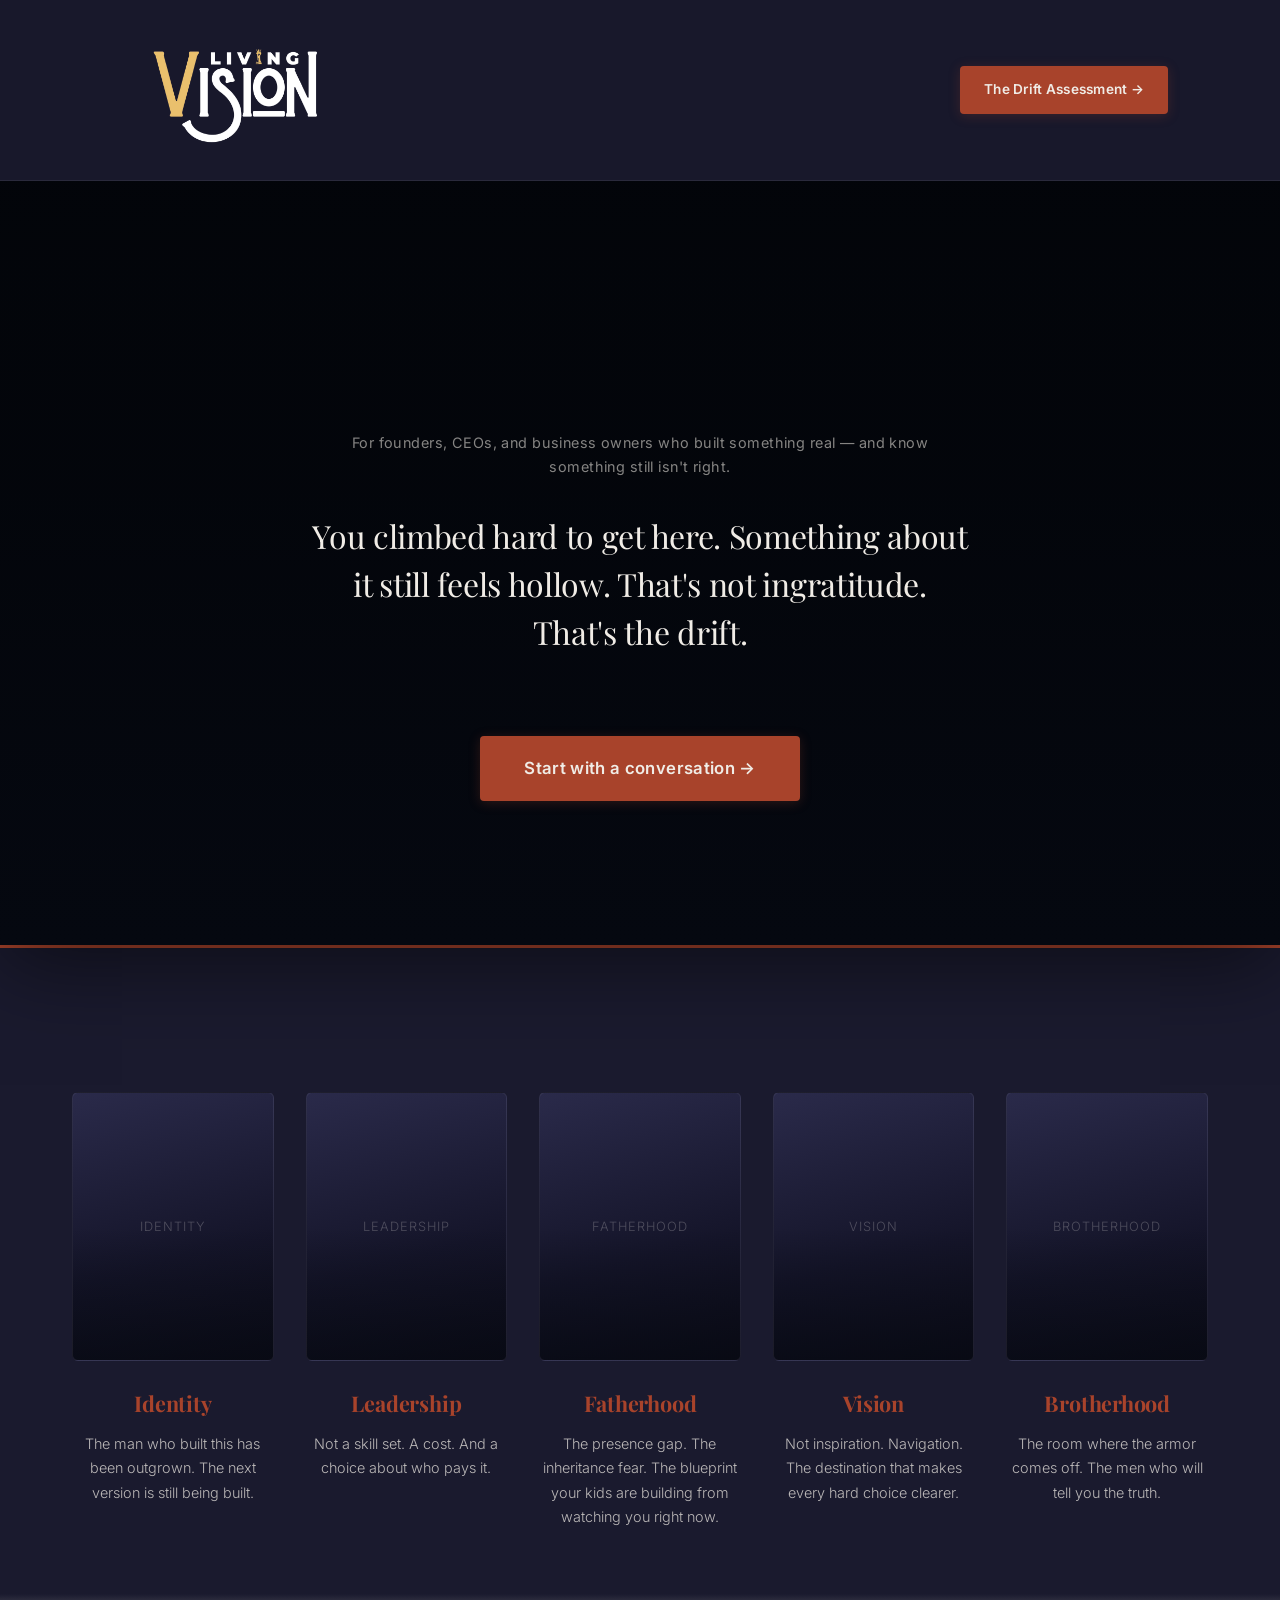
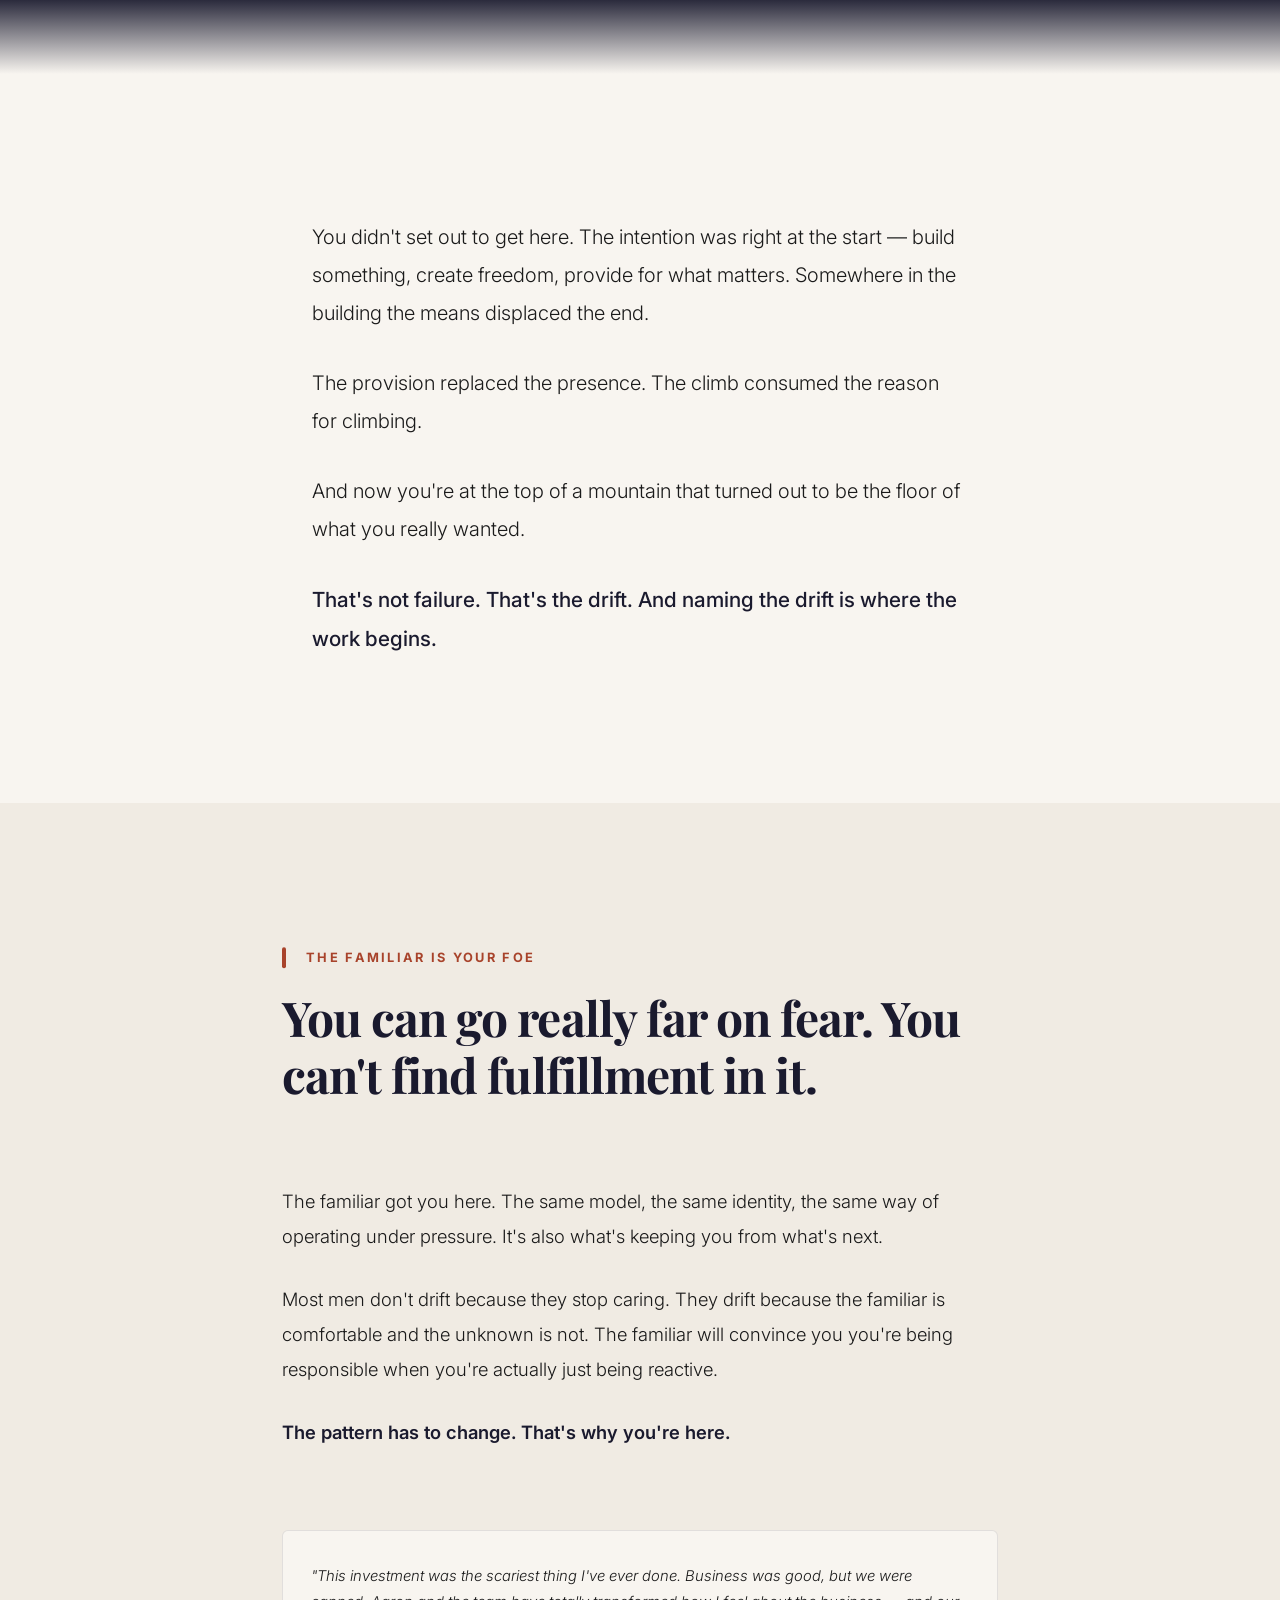
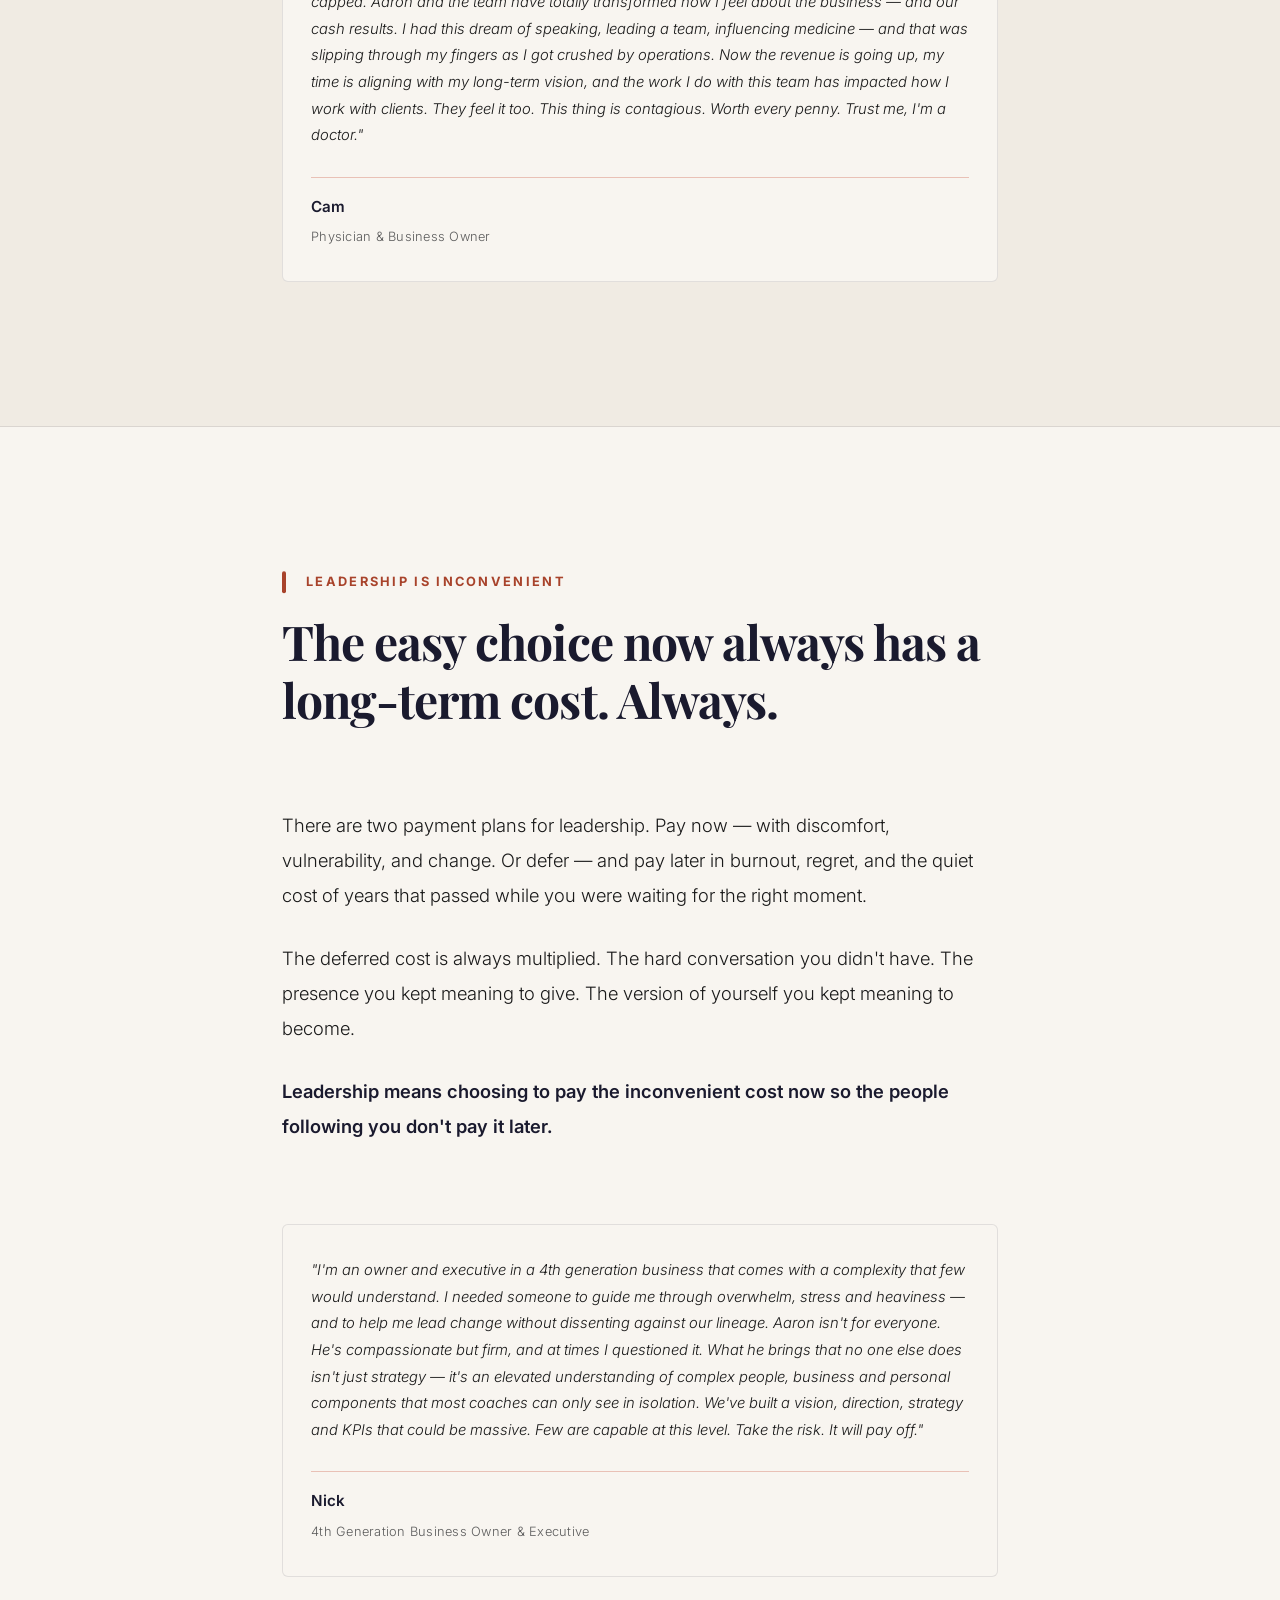
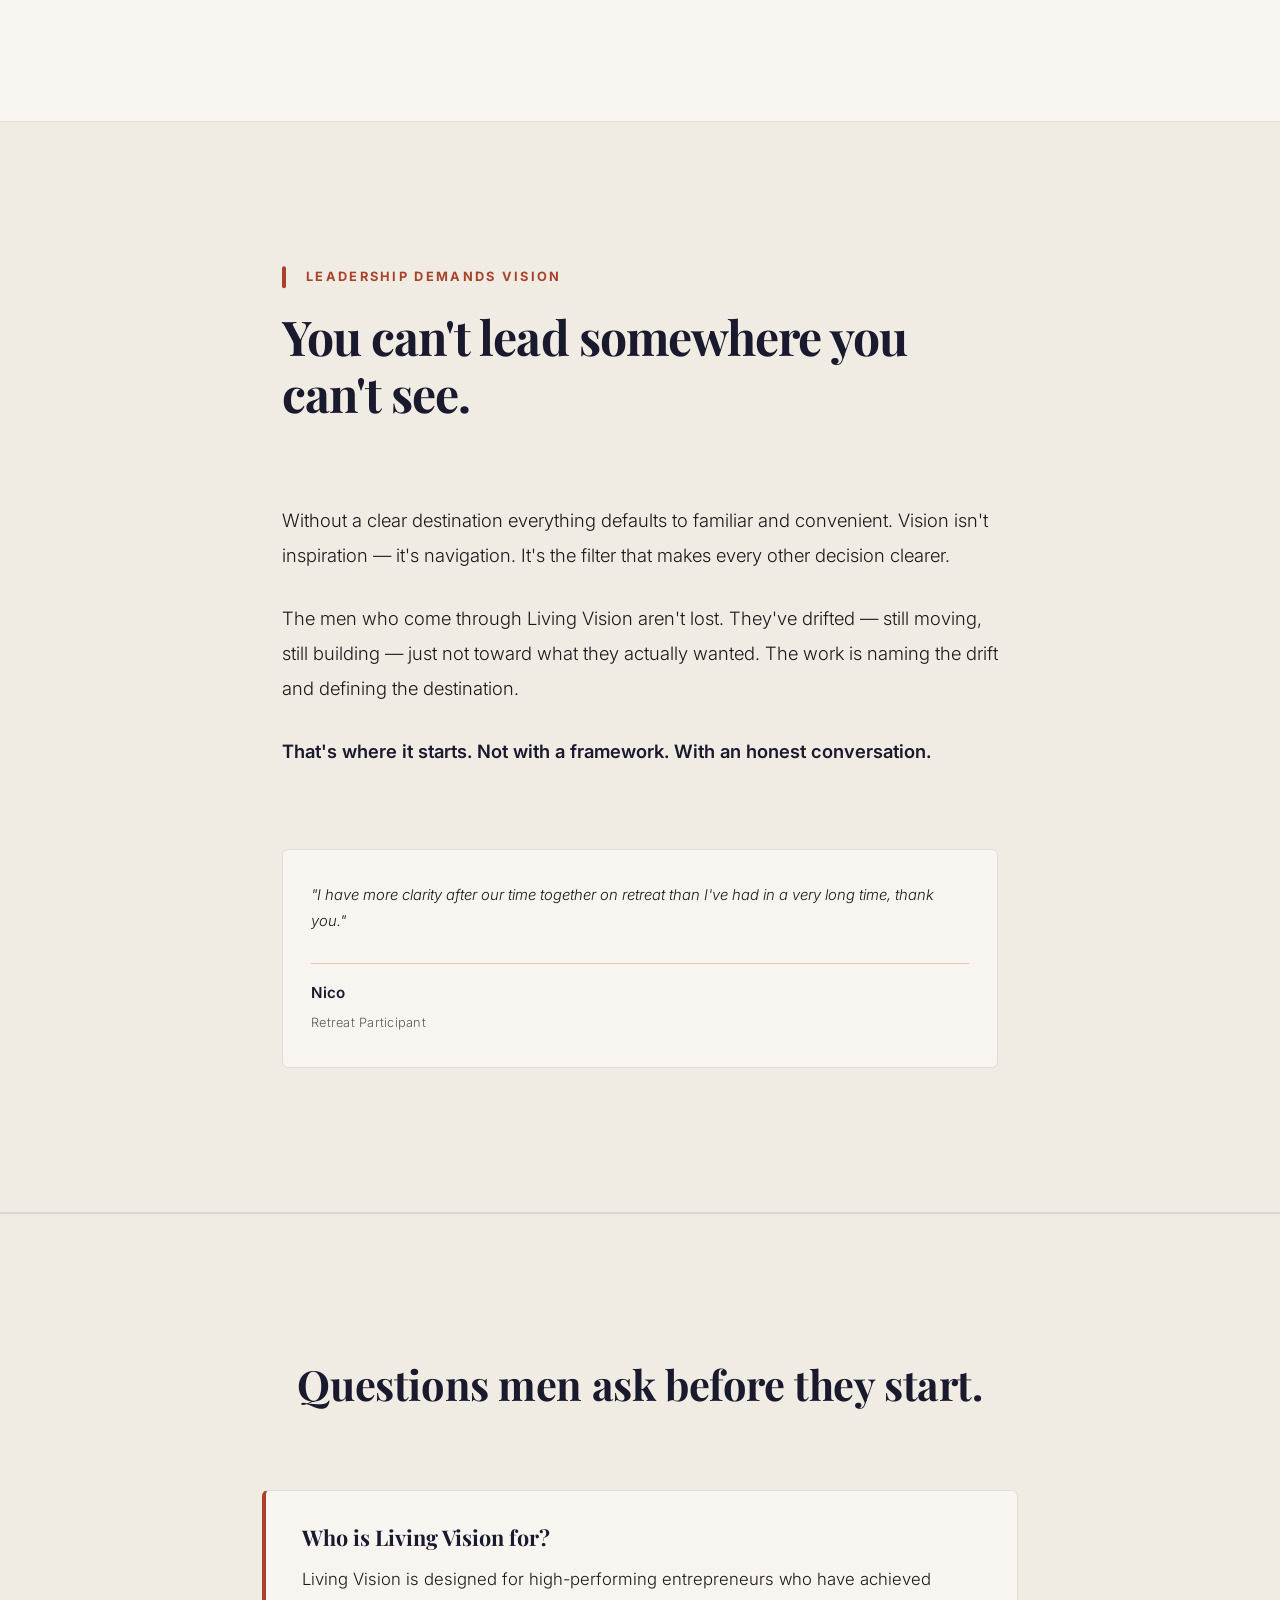
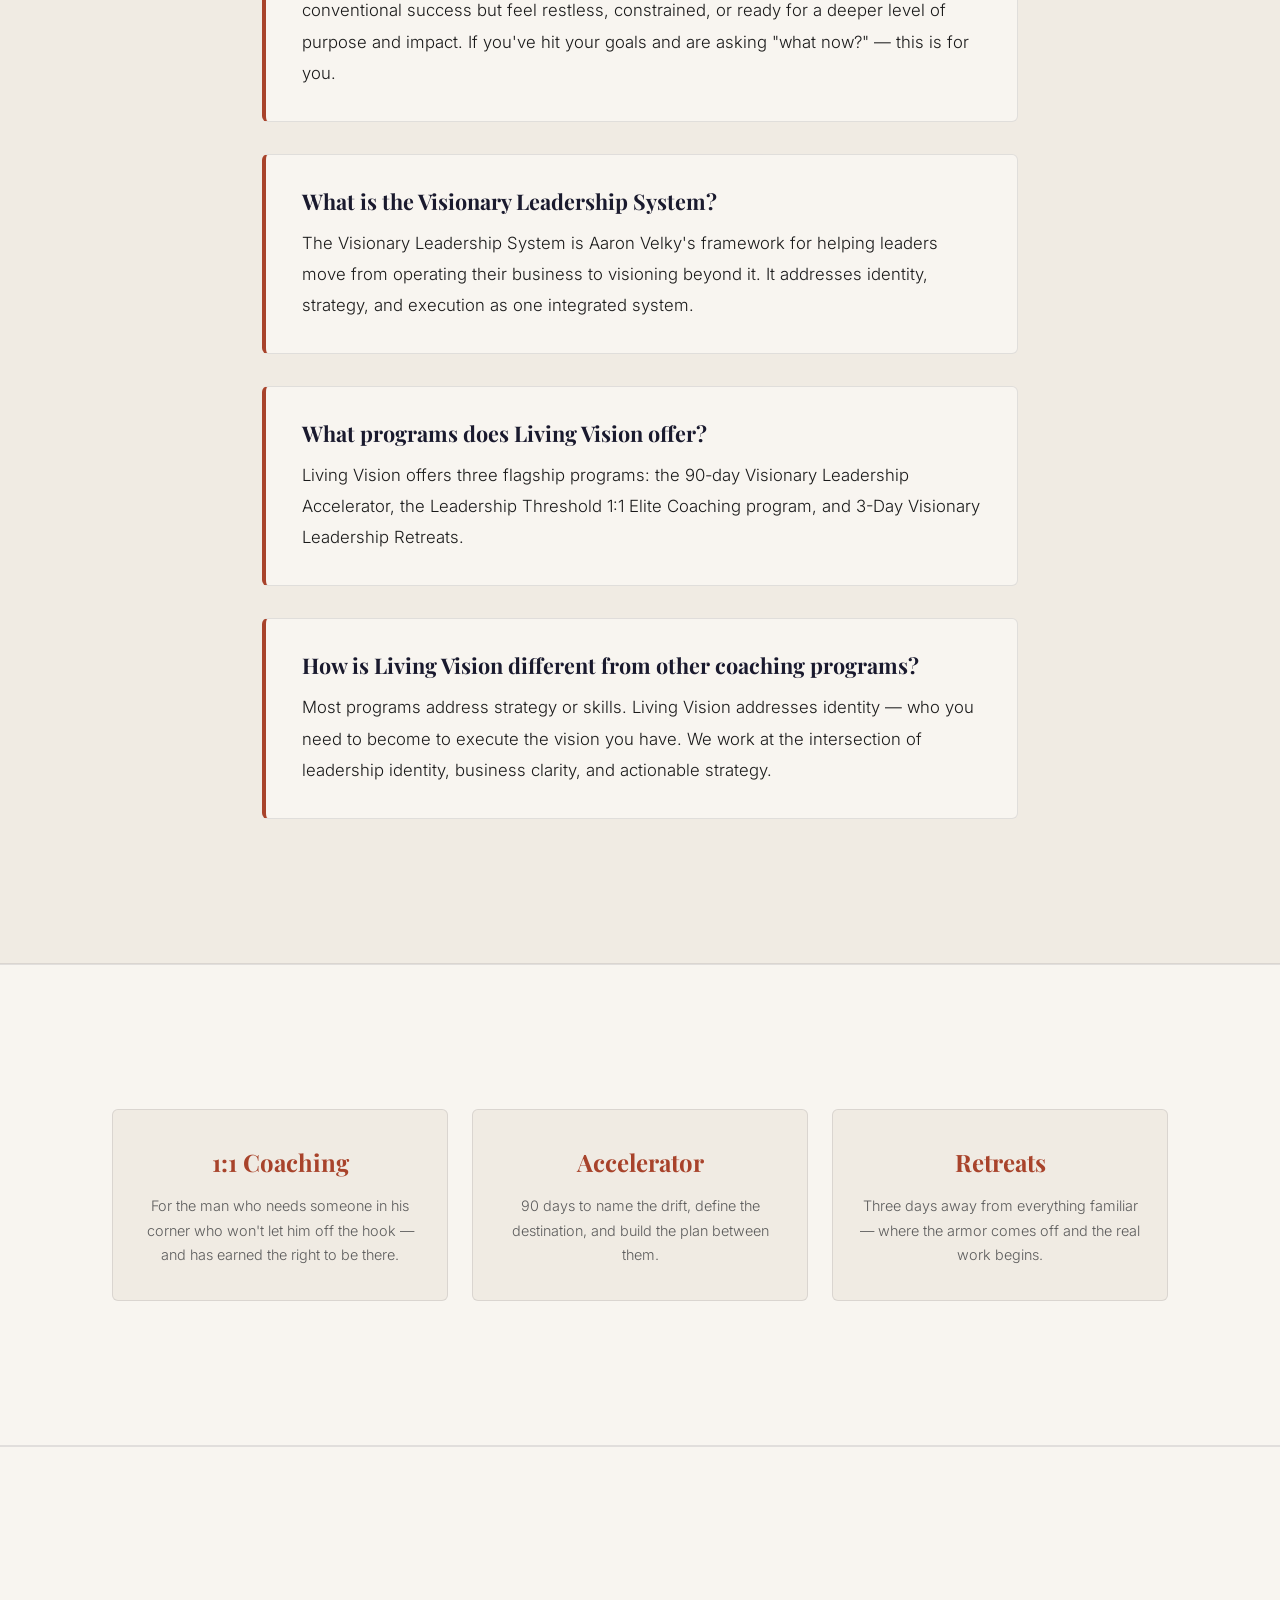
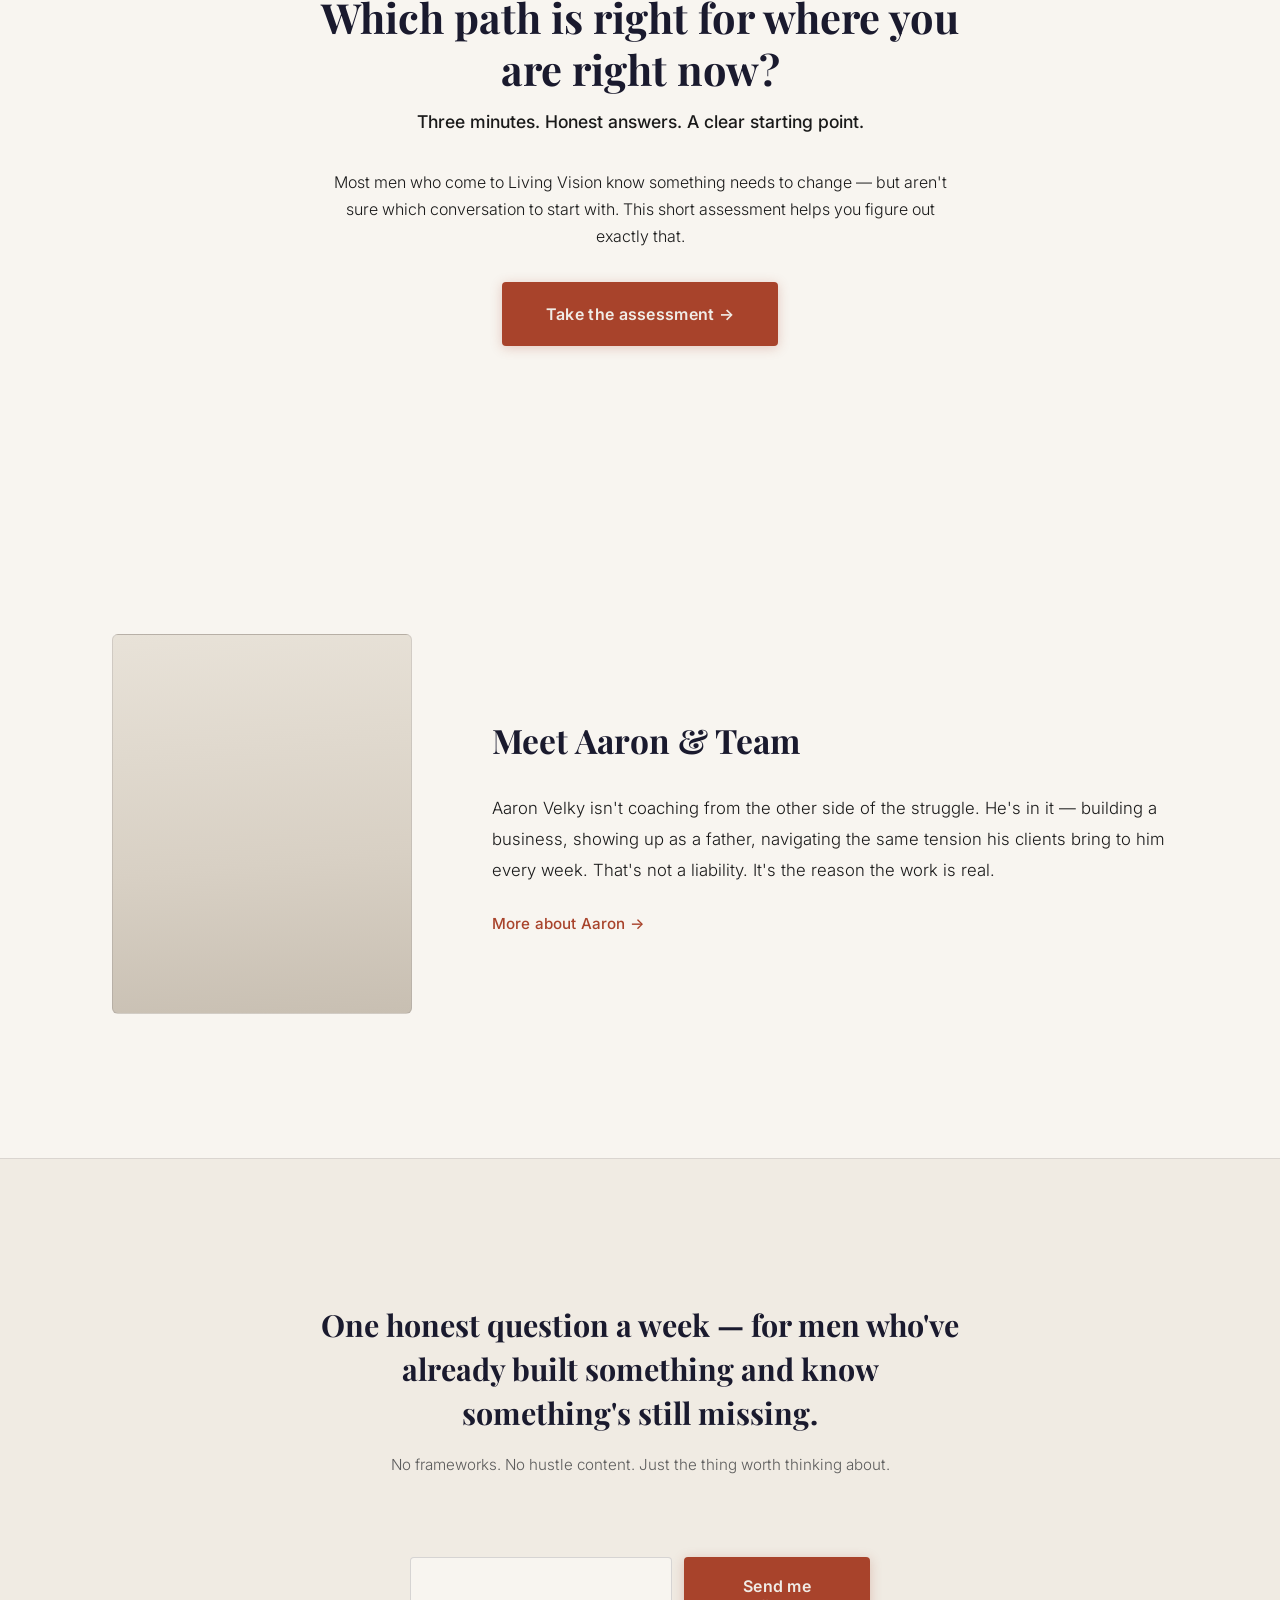
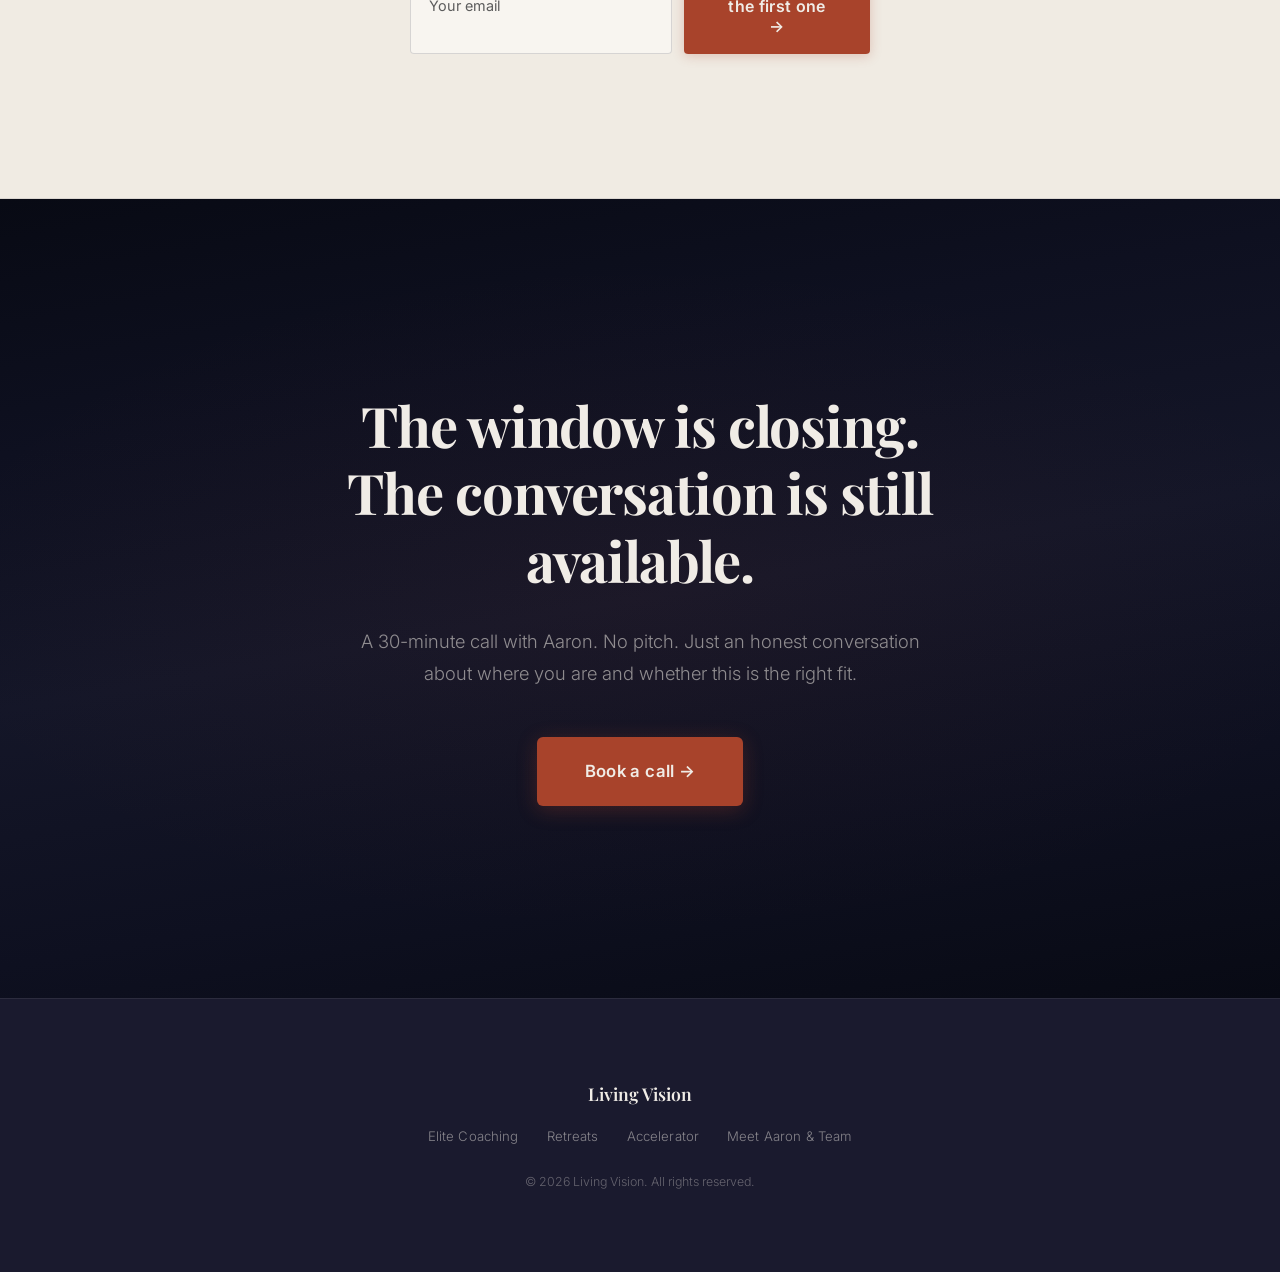
==== commit 17c43fb0: "Update nav CTA button text to The Drift Assessment Co-Authored-By: Claude Opus 4.6 (1M context) <nor" ====
--- a/index.html
+++ b/index.html
@@ -80,7 +80,7 @@
   <nav class="nav nav-funnel">
     <div class="nav-inner">
       <a href="/" class="nav-logo"><img src="LIVING VISION TITLE.jpg" alt="Living Vision" class="nav-logo-img"></a>
-      <a href="/start.html" class="btn btn-primary nav-funnel-cta">Start with a conversation →</a>
+      <a href="/start.html" class="btn btn-primary nav-funnel-cta">The Drift Assessment →</a>
     </div>
   </nav>
 
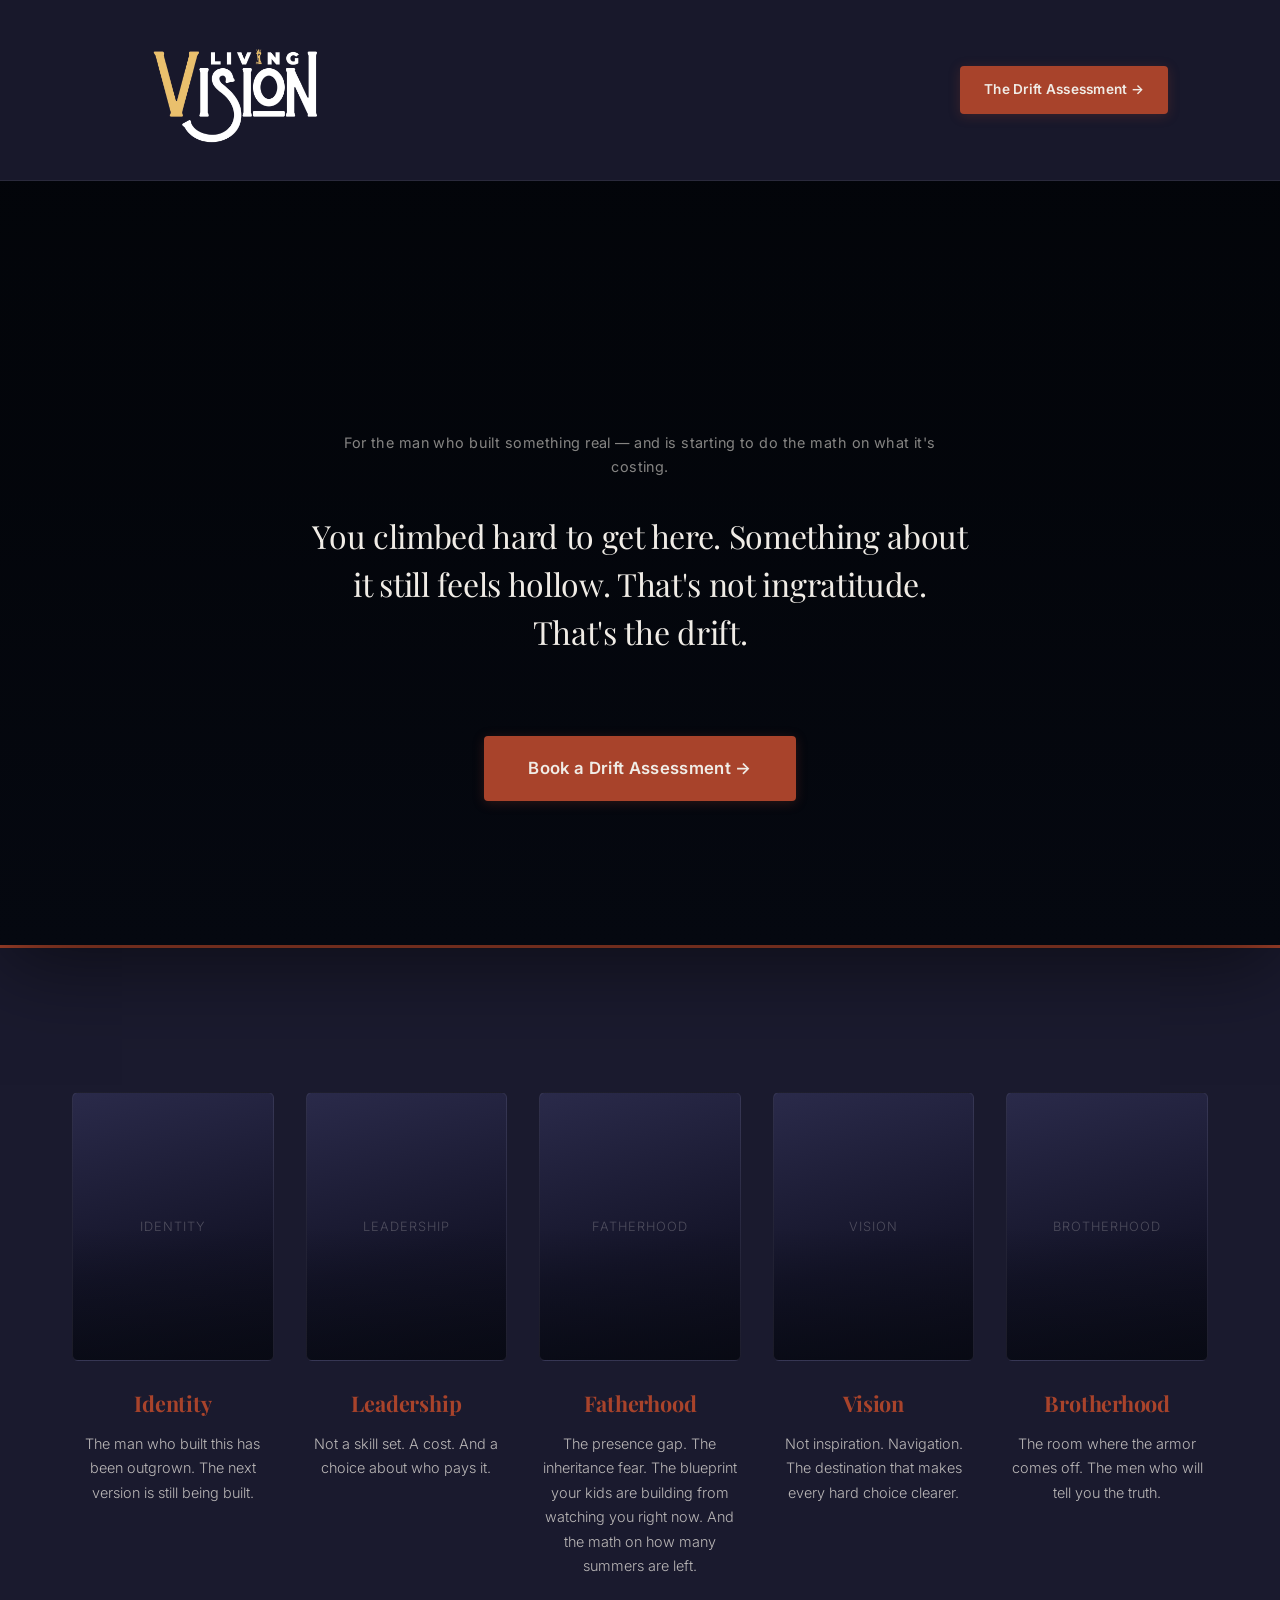
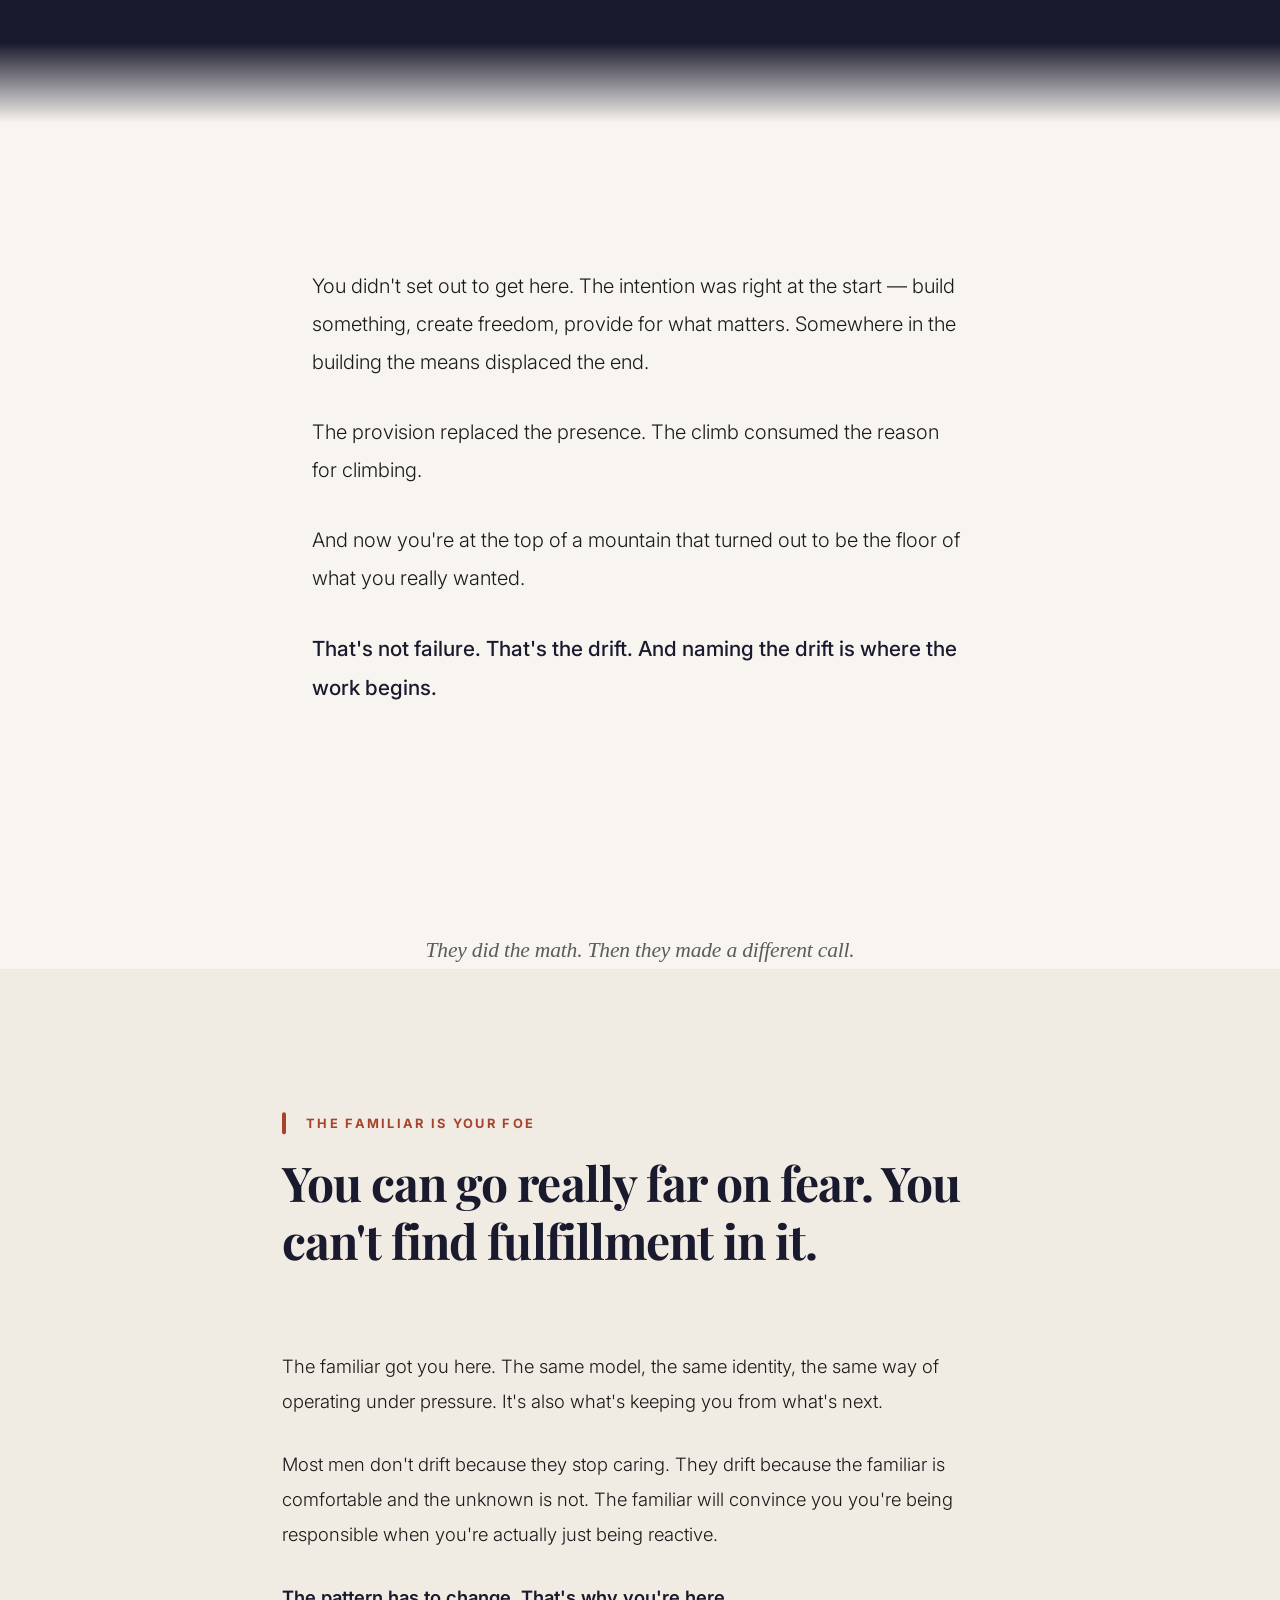
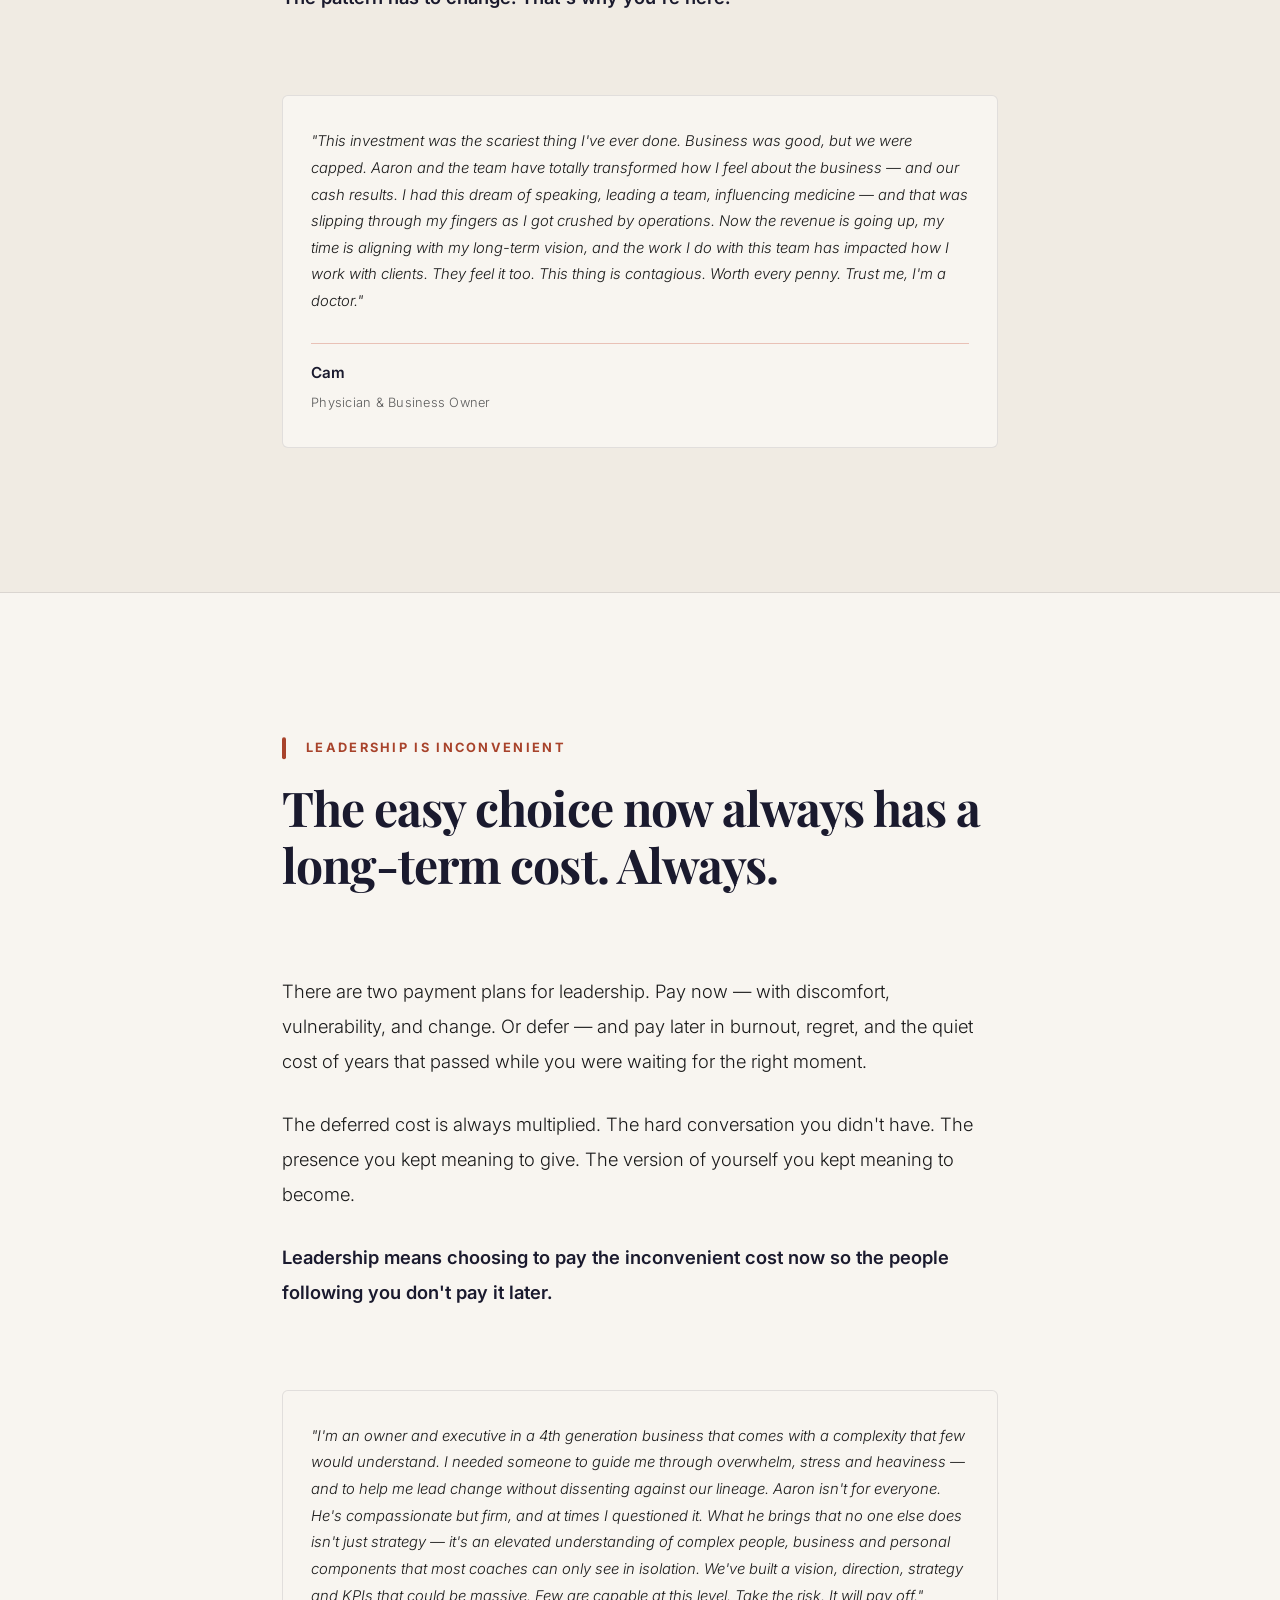
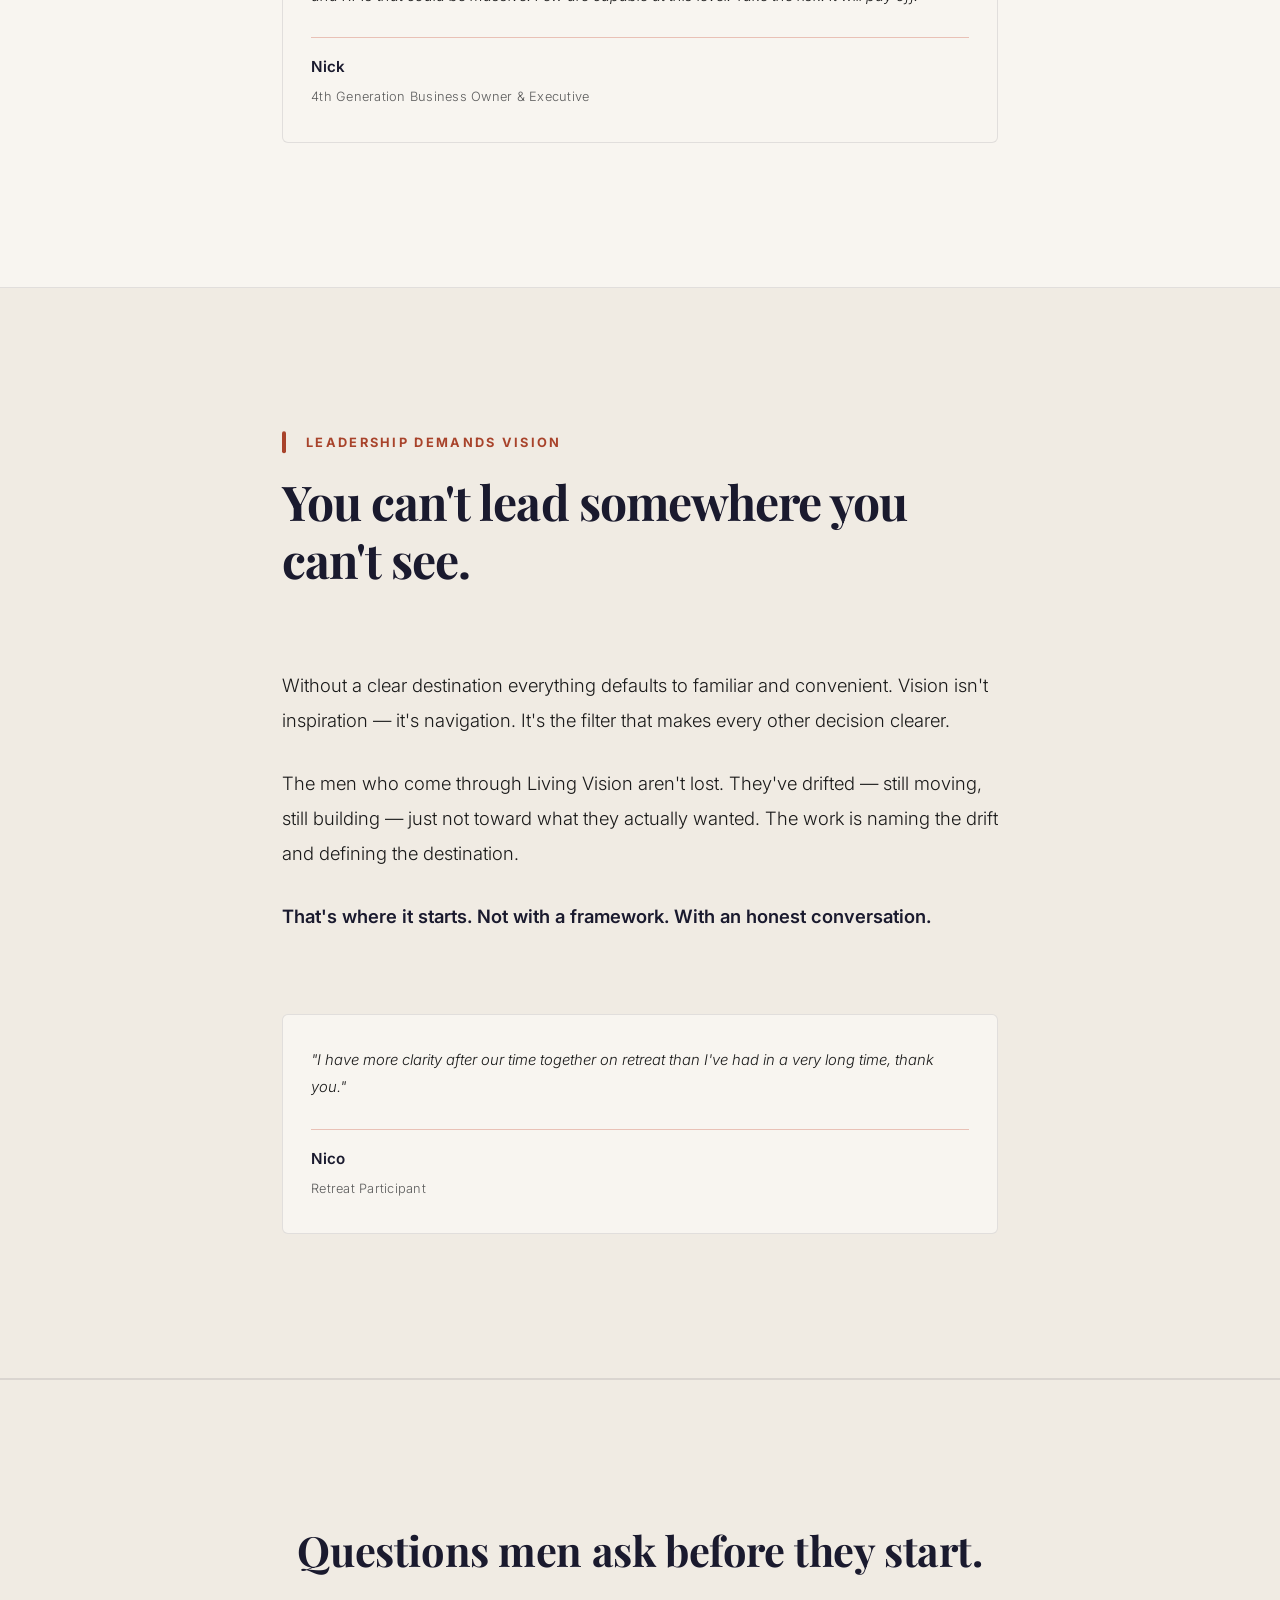
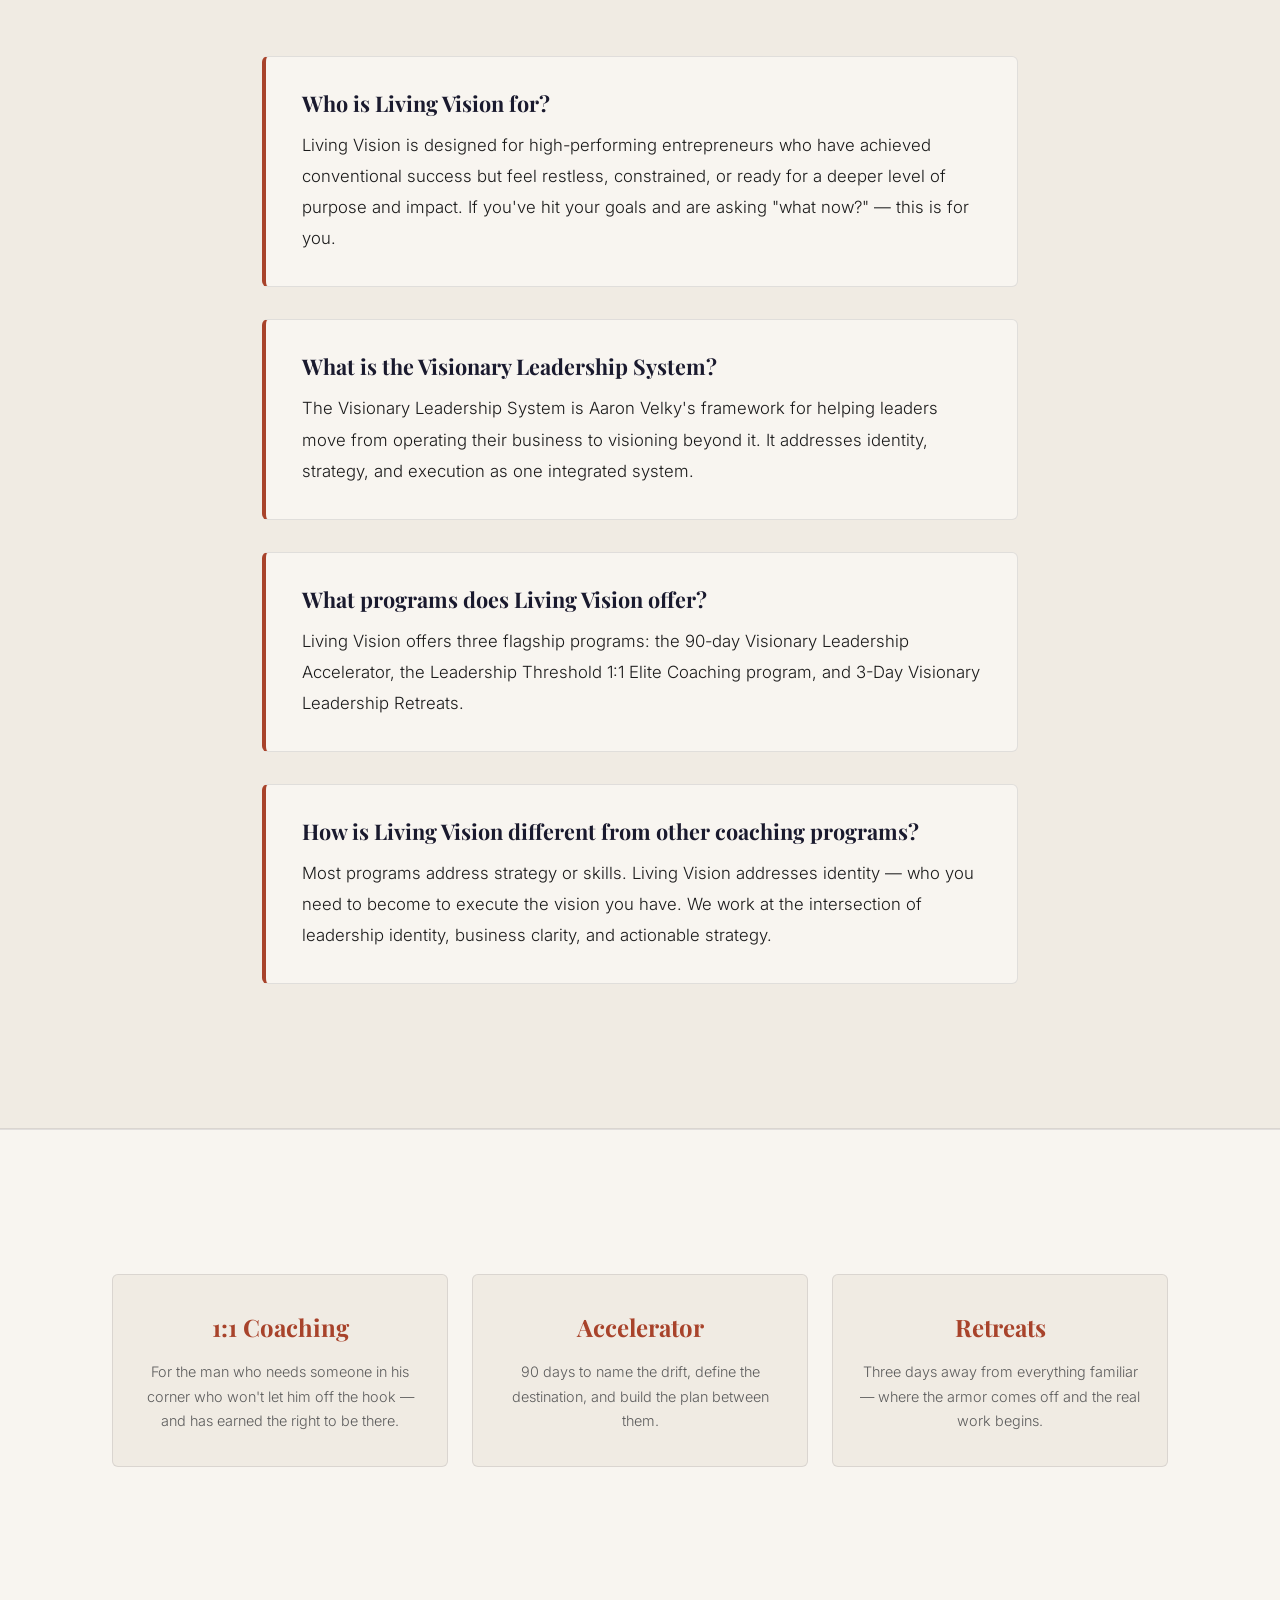
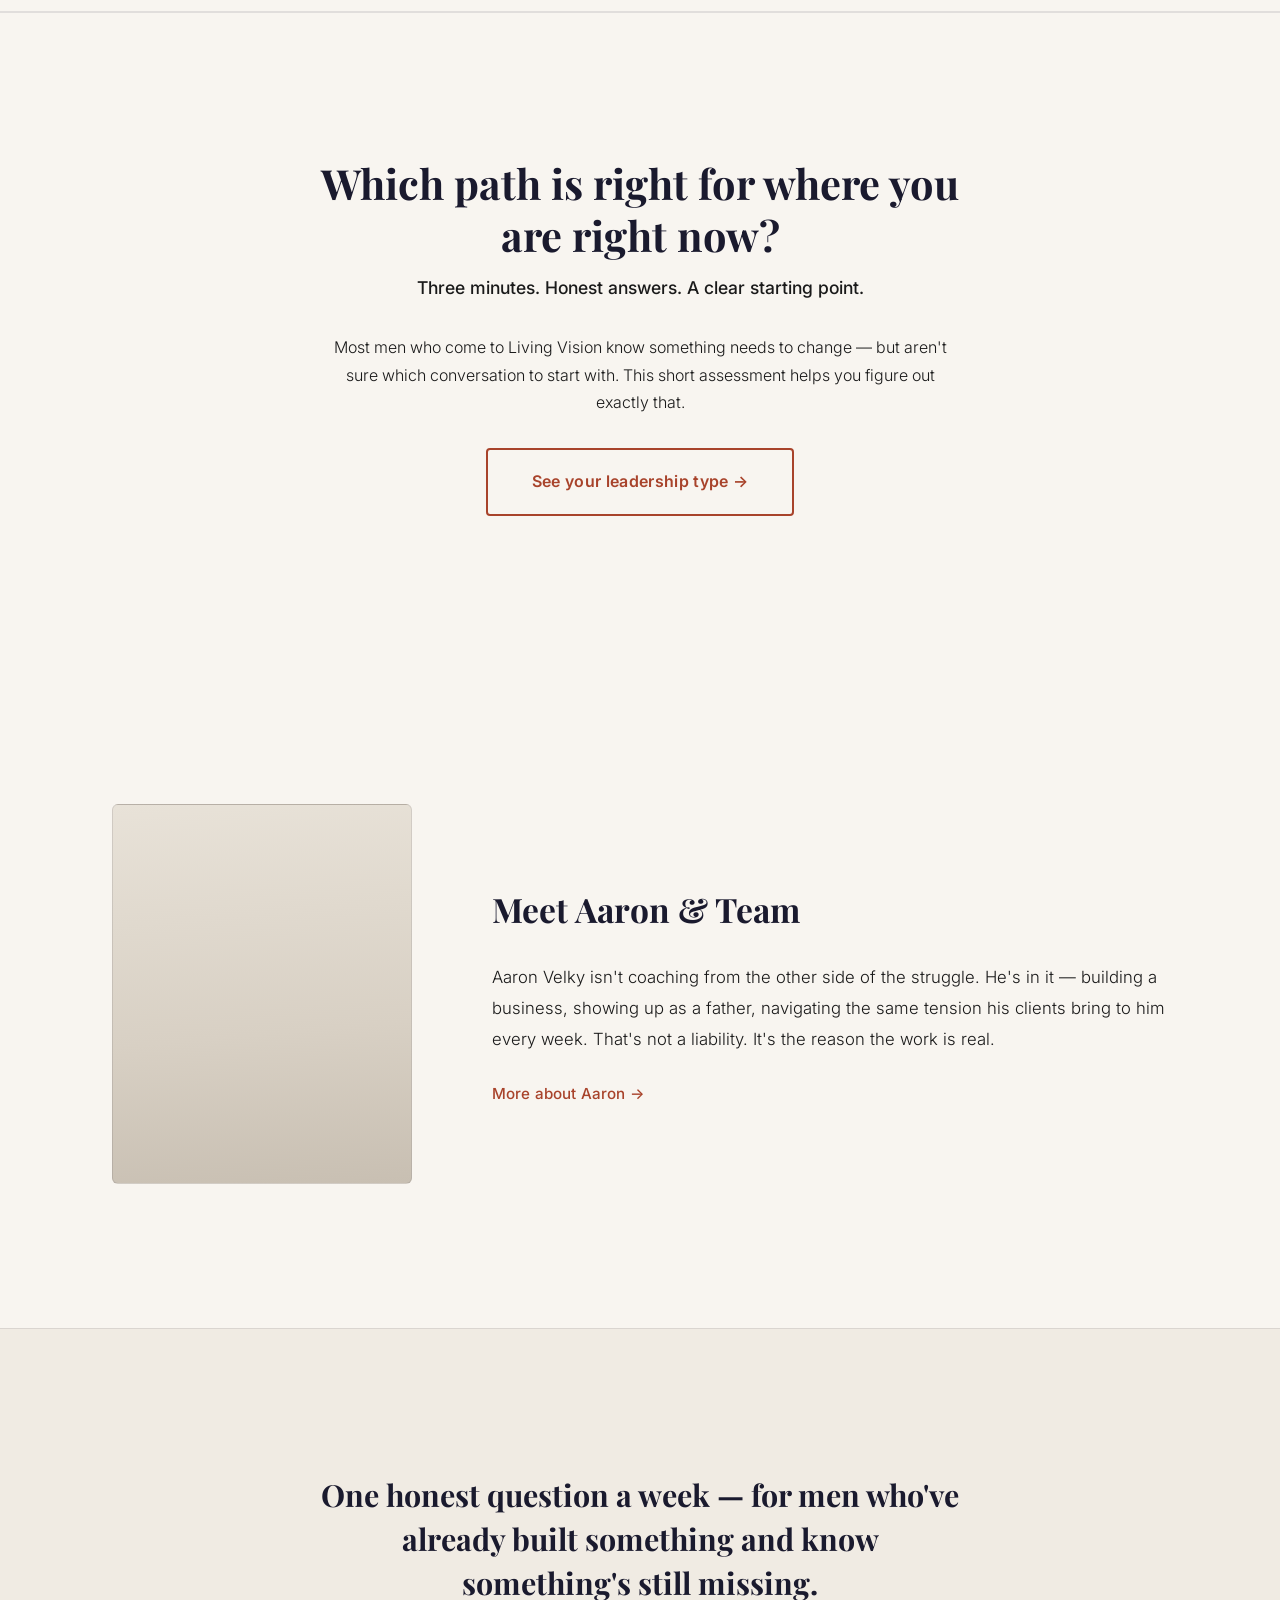
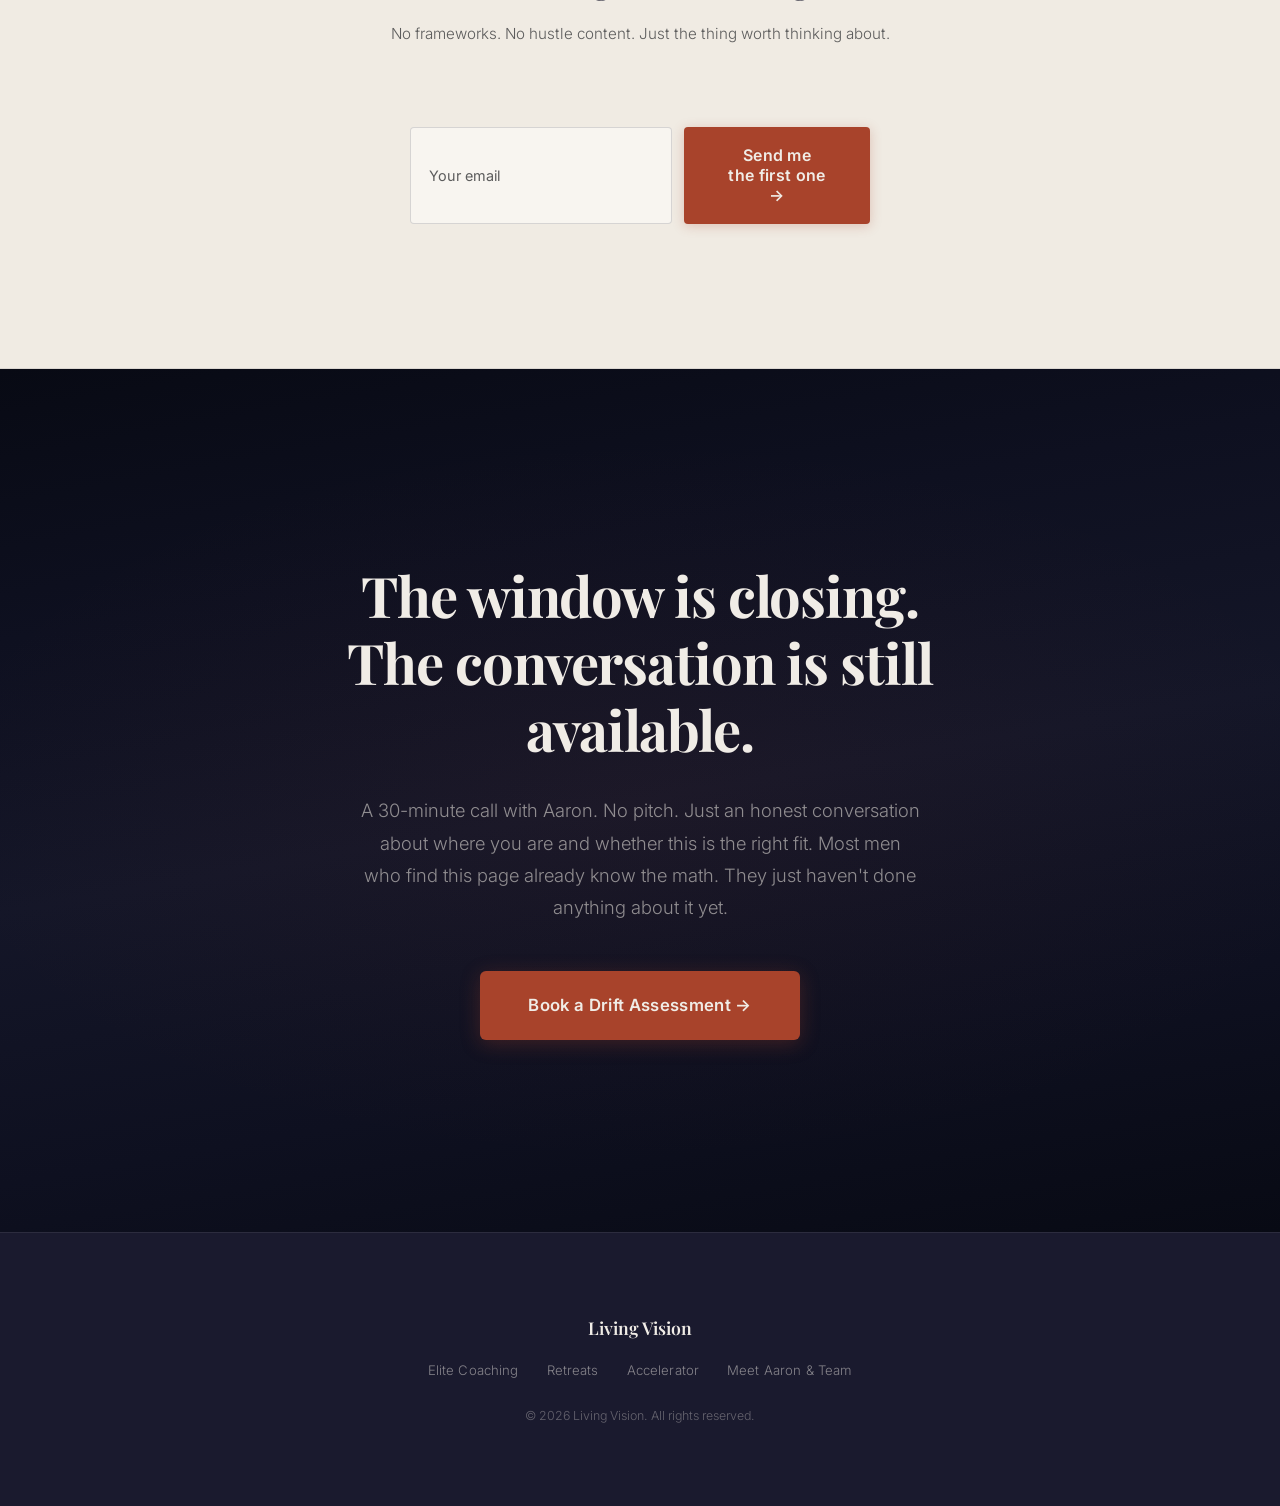
==== commit 962b0f43: "Update homepage copy: qualifier, fatherhood pillar, closing CTA, paradox bridge line, button labels," ====
--- a/index.html
+++ b/index.html
@@ -86,7 +86,7 @@
 
   <!-- Section 1 — Hero (Video Funnel) -->
   <section class="hero hero-video">
-    <p class="hero-qualifier">For founders, CEOs, and business owners who built something real — and know something still isn't right.</p>
+    <p class="hero-qualifier">For the man who built something real — and is starting to do the math on what it's costing.</p>
     <div class="hero-video-wrapper">
       <!-- Replace src with the actual video file or embed URL -->
       <video class="hero-video-player" autoplay muted loop playsinline>
@@ -96,7 +96,7 @@
     </div>
     <div class="hero-video-content">
       <p class="hero-tagline">You climbed hard to get here. Something about it still feels hollow. That's not ingratitude. That's the drift.</p>
-      <a href="/start.html" class="btn btn-primary">Start with a conversation →</a>
+      <a href="/start.html" class="btn btn-primary">Book a Drift Assessment →</a>
     </div>
   </section>
 
@@ -122,7 +122,7 @@
           <span class="pillar-img-label">Fatherhood</span>
         </div>
         <h3 class="pillar-label">Fatherhood</h3>
-        <p class="pillar-desc">The presence gap. The inheritance fear. The blueprint your kids are building from watching you right now.</p>
+        <p class="pillar-desc">The presence gap. The inheritance fear. The blueprint your kids are building from watching you right now. And the math on how many summers are left.</p>
       </div>
       <div class="pillar">
         <div class="pillar-img" aria-label="Vision">
@@ -150,6 +150,13 @@
       <p>That's not failure. That's the drift. And naming the drift is where the work begins.</p>
     </div>
   </section>
+
+  <!-- Paradox Bridge -->
+  <div class="paradox-bridge">
+    <div class="container">
+      <p class="paradox-bridge-line">They did the math. Then they made a different call.</p>
+    </div>
+  </div>
 
   <!-- Paradox 1 — The Familiar -->
   <section class="paradox">
@@ -263,7 +270,7 @@
         <h2>Which path is right for where you are right now?</h2>
         <p class="quiz-subhead">Three minutes. Honest answers. A clear starting point.</p>
         <p>Most men who come to Living Vision know something needs to change — but aren't sure which conversation to start with. This short assessment helps you figure out exactly that.</p>
-        <a href="https://archetype-insights--livingvision.replit.app/" target="_blank" rel="noopener noreferrer" class="btn btn-primary">Take the assessment →</a>
+        <a href="https://archetype-insights--livingvision.replit.app/" target="_blank" rel="noopener noreferrer" class="btn btn-outline">See your leadership type →</a>
       </div>
     </div>
   </section>
@@ -302,8 +309,8 @@
     <div class="closing-cta-bg"></div>
     <div class="closing-cta-content">
       <h2 class="closing-cta-headline">The window is closing.<br>The conversation is still available.</h2>
-      <p class="closing-cta-subhead">A 30-minute call with Aaron. No pitch. Just an honest conversation about where you are and whether this is the right fit.</p>
-      <a href="/start.html" class="btn btn-primary btn-closing">Book a call →</a>
+      <p class="closing-cta-subhead">A 30-minute call with Aaron. No pitch. Just an honest conversation about where you are and whether this is the right fit. Most men who find this page already know the math. They just haven't done anything about it yet.</p>
+      <a href="/start.html" class="btn btn-primary btn-closing">Book a Drift Assessment →</a>
     </div>
   </section>
 
--- a/styles.css
+++ b/styles.css
@@ -122,6 +122,22 @@
 
 .btn-text:hover {
   color: var(--color-accent-hover);
+}
+
+.btn-outline {
+  background: transparent;
+  color: var(--color-accent);
+  padding: 1.15rem 2.75rem;
+  border: 2px solid var(--color-accent);
+  border-radius: 4px;
+  font-size: 1rem;
+  font-weight: 600;
+  letter-spacing: 0.02em;
+}
+
+.btn-outline:hover {
+  background: var(--color-accent);
+  color: var(--color-white);
 }
 
 .btn-large {
@@ -421,6 +437,22 @@
   color: var(--color-heading);
   font-weight: 500;
   font-size: clamp(1.15rem, 1.9vw, 1.3rem);
+}
+
+/* ---- Paradox Bridge ---- */
+
+.paradox-bridge {
+  padding: var(--space-lg) 0 0;
+  text-align: center;
+}
+
+.paradox-bridge-line {
+  font-family: var(--font-heading);
+  font-size: clamp(1.1rem, 2vw, 1.35rem);
+  font-weight: 400;
+  font-style: italic;
+  color: var(--color-text-muted);
+  letter-spacing: -0.01em;
 }
 
 /* ---- Paradox Sections (light) ---- */
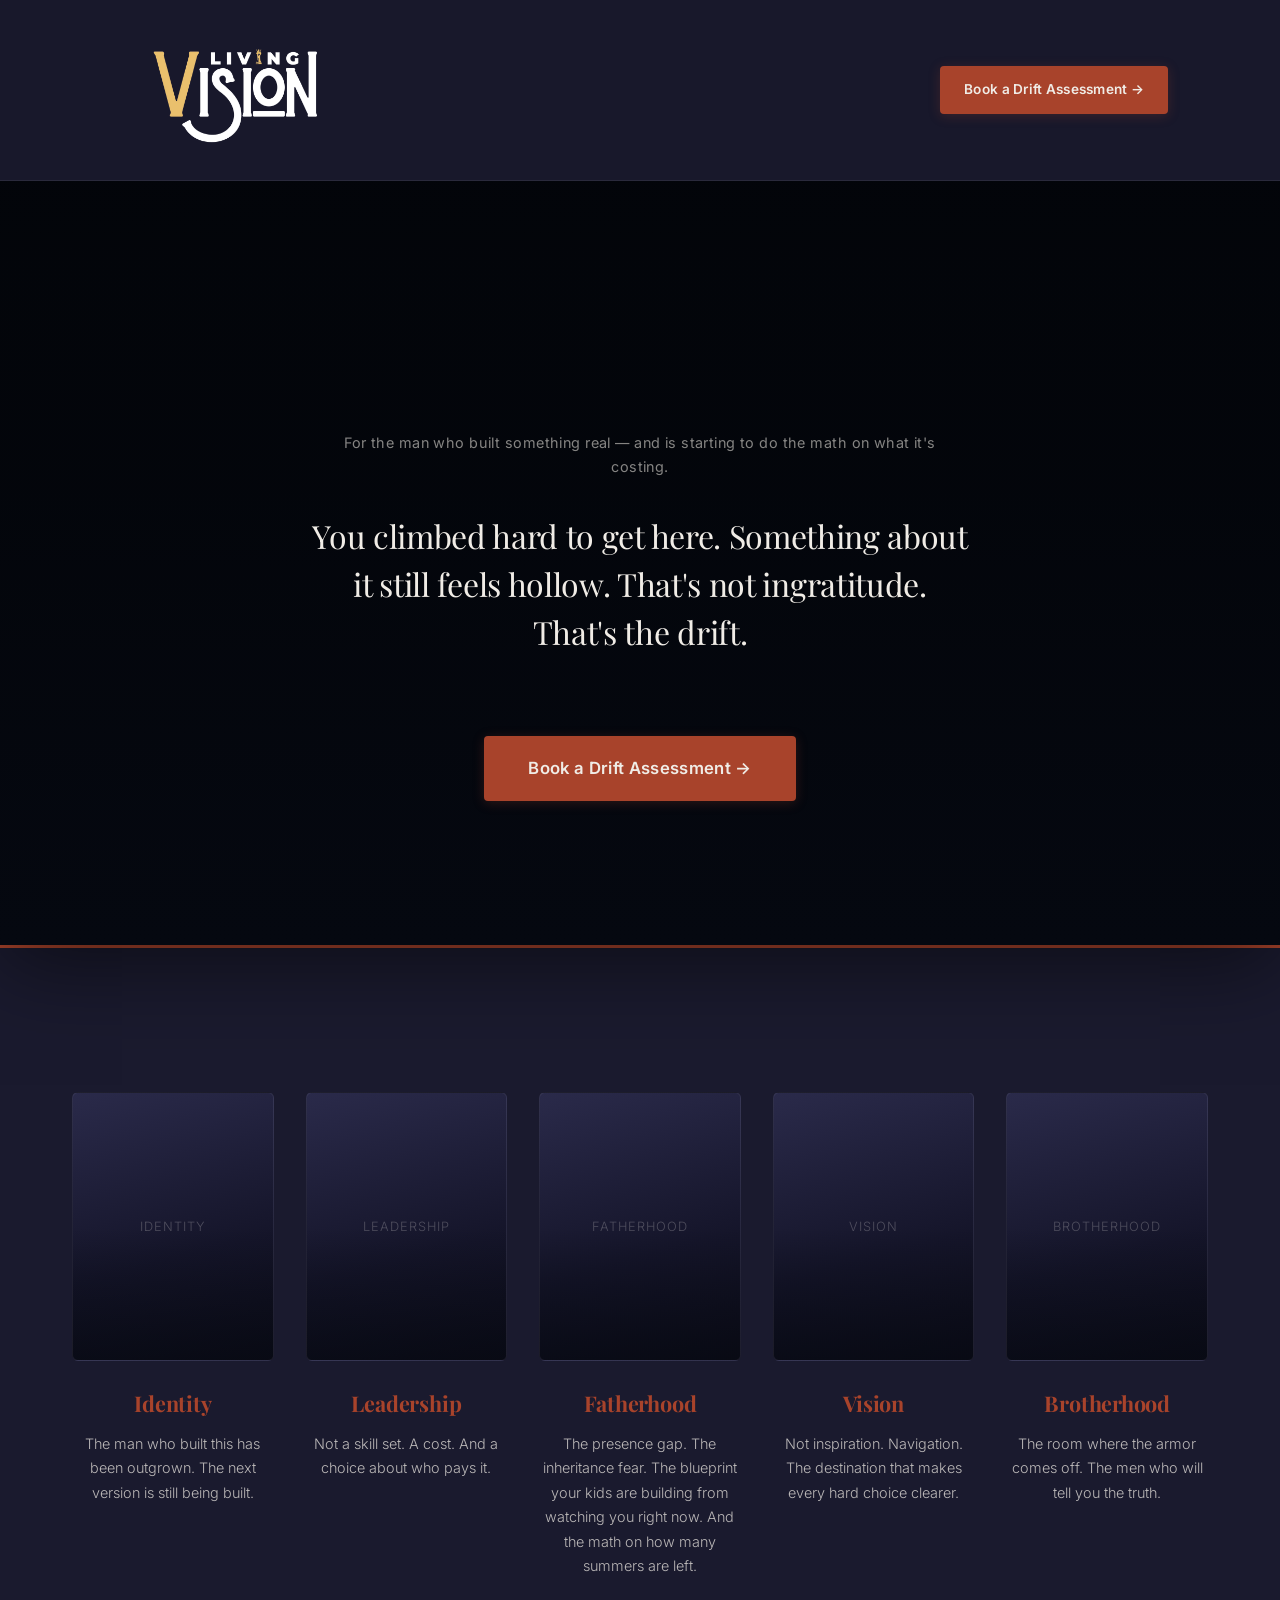
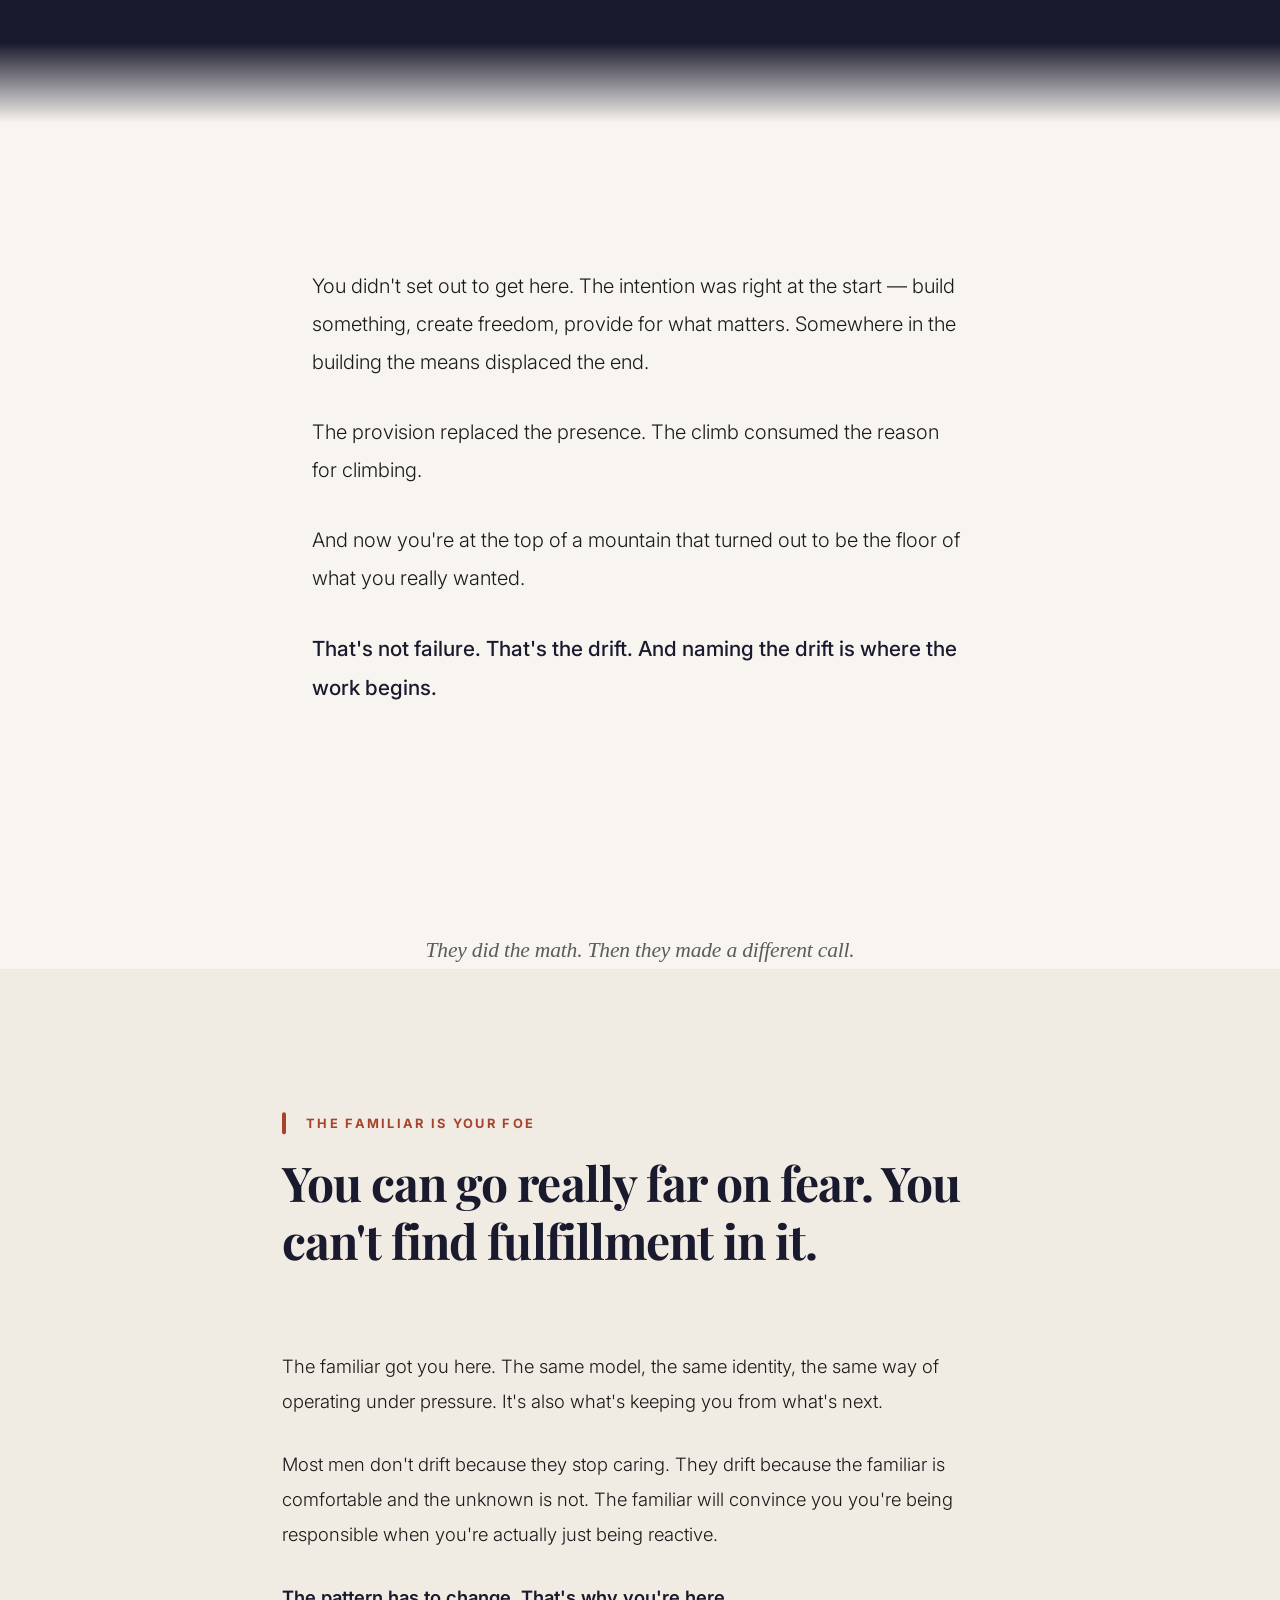
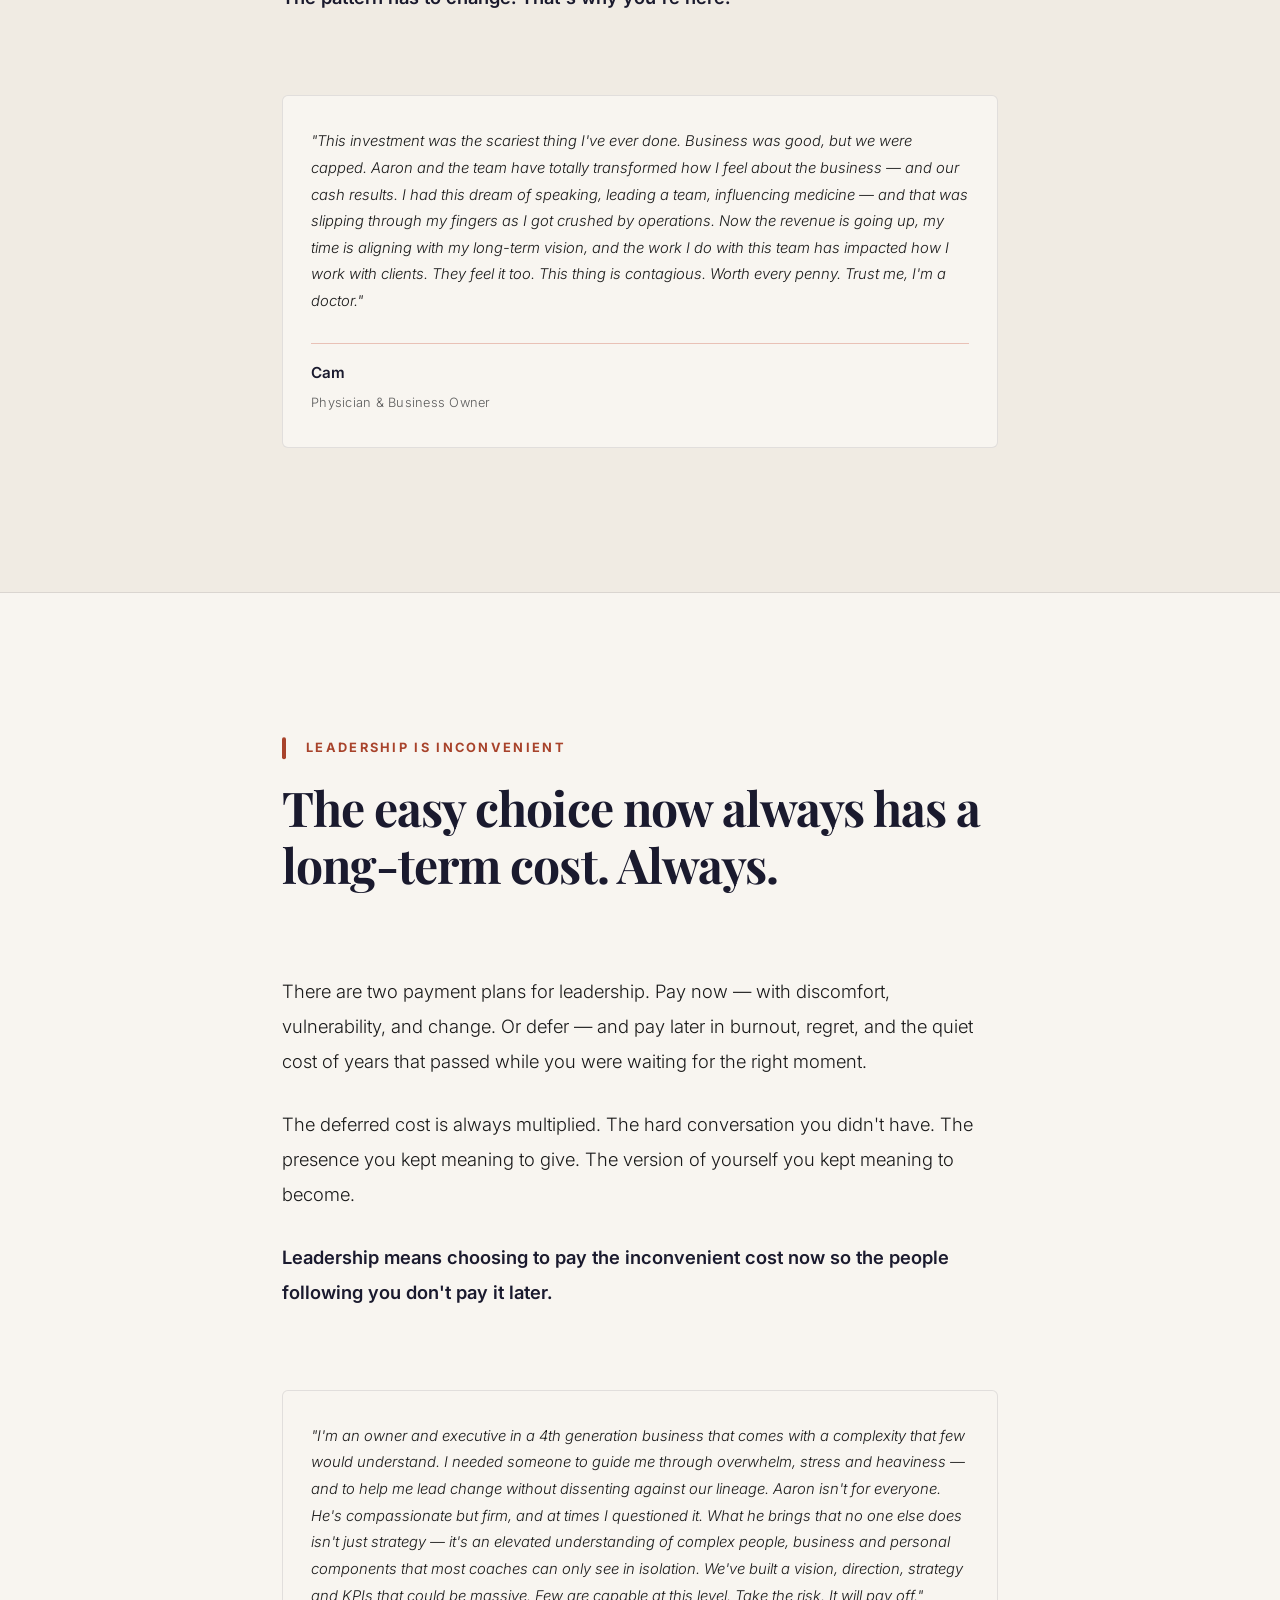
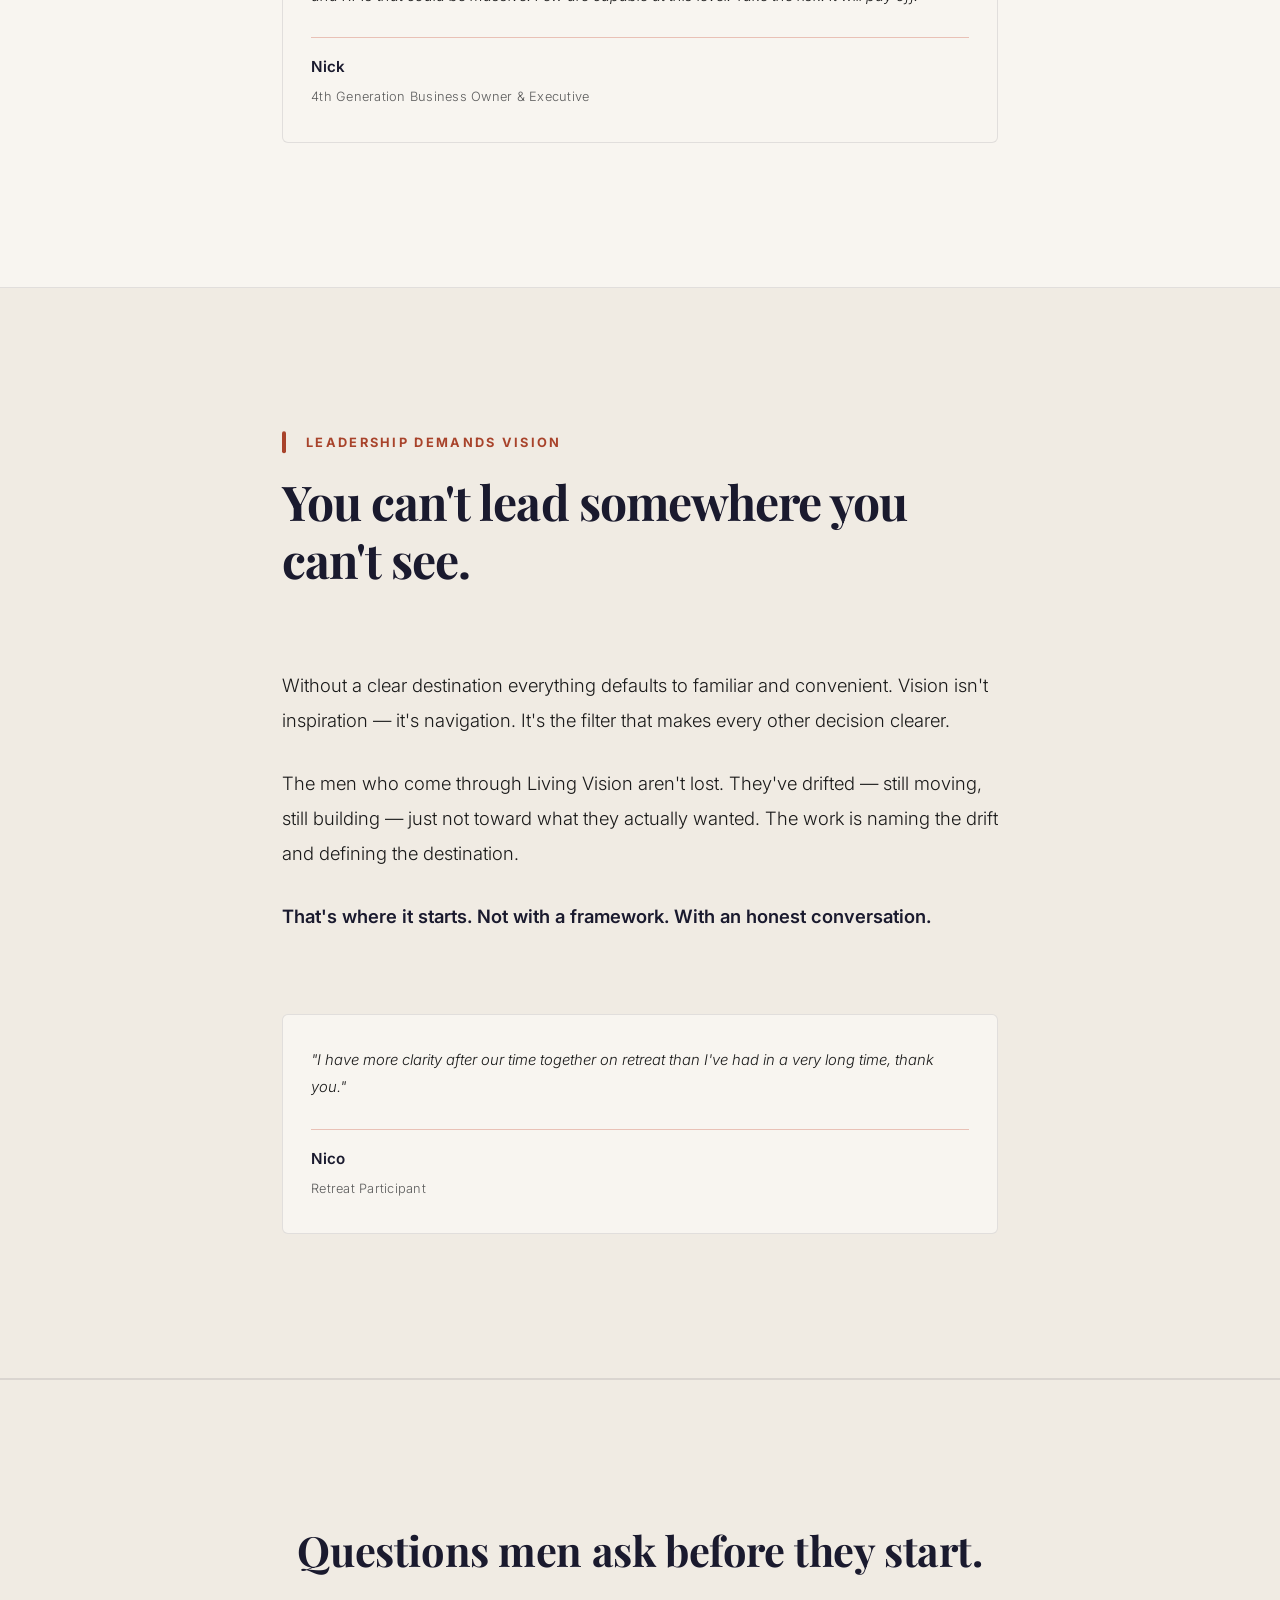
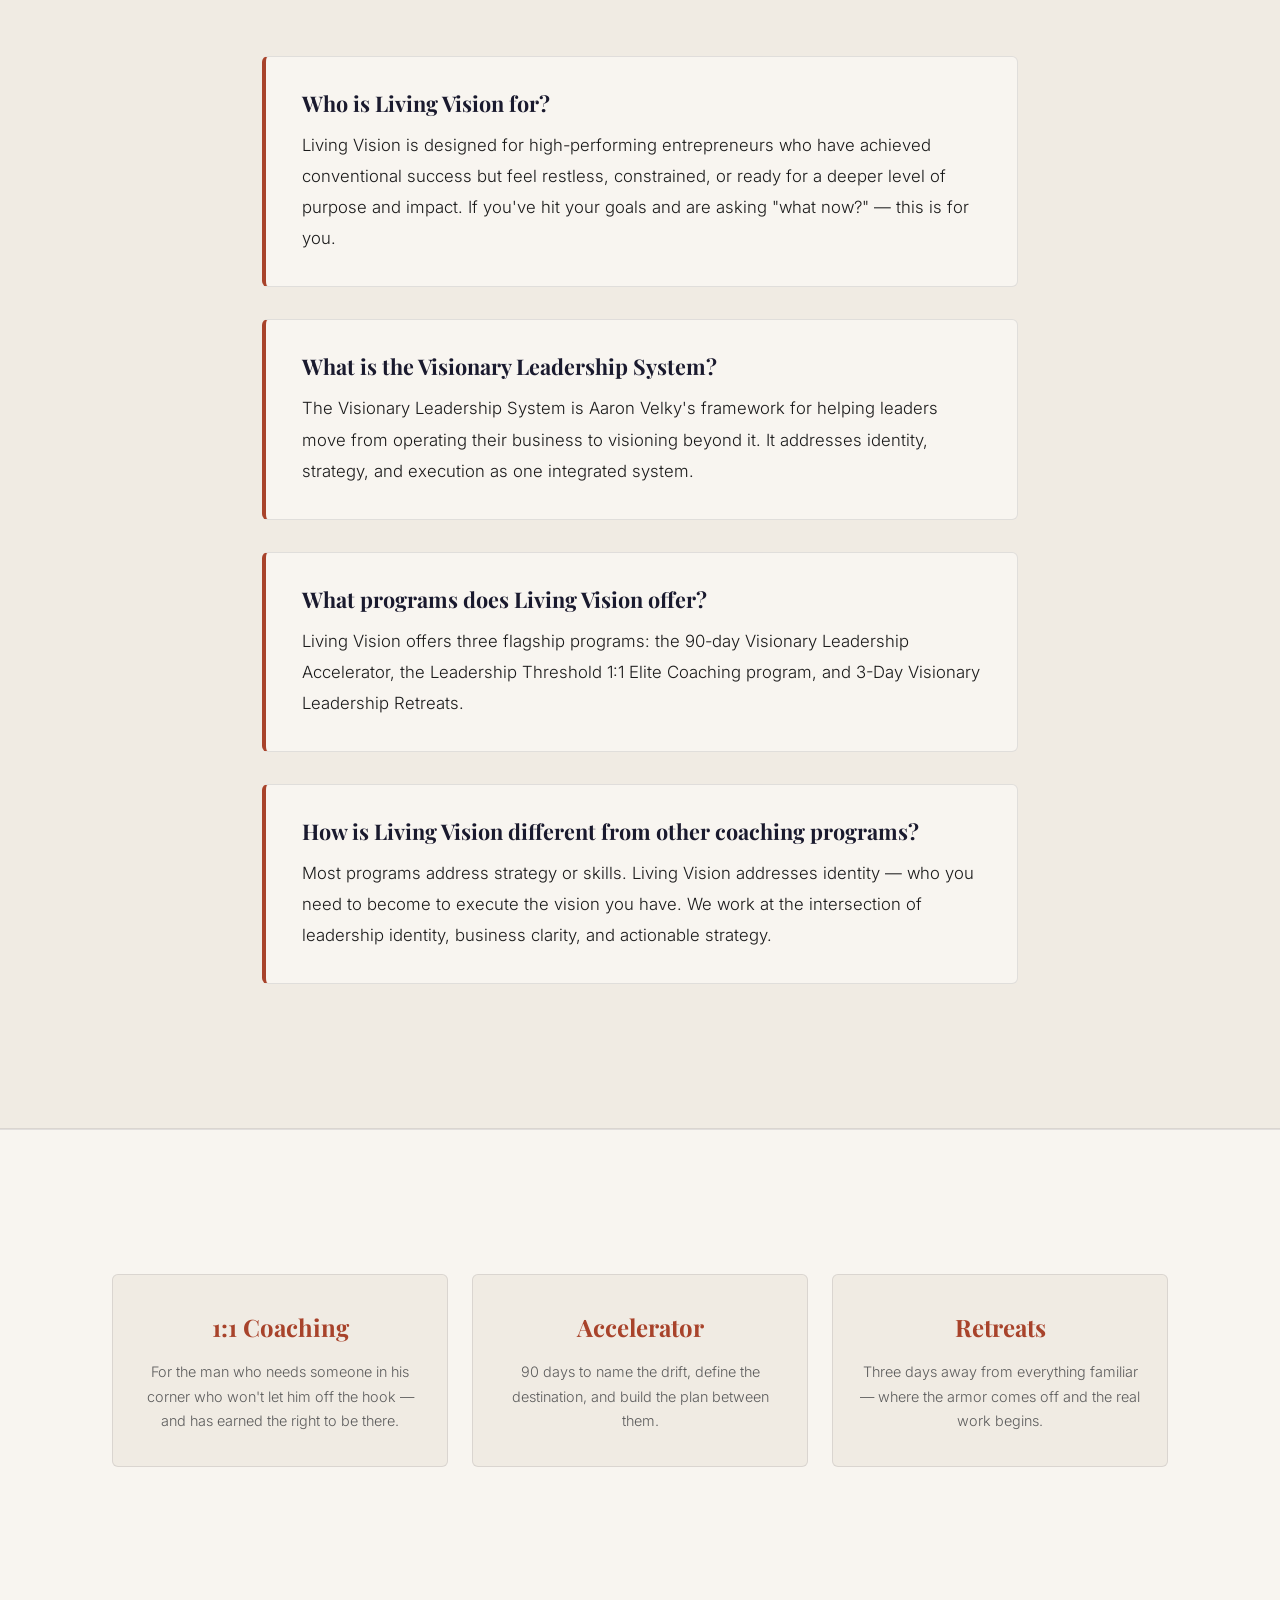
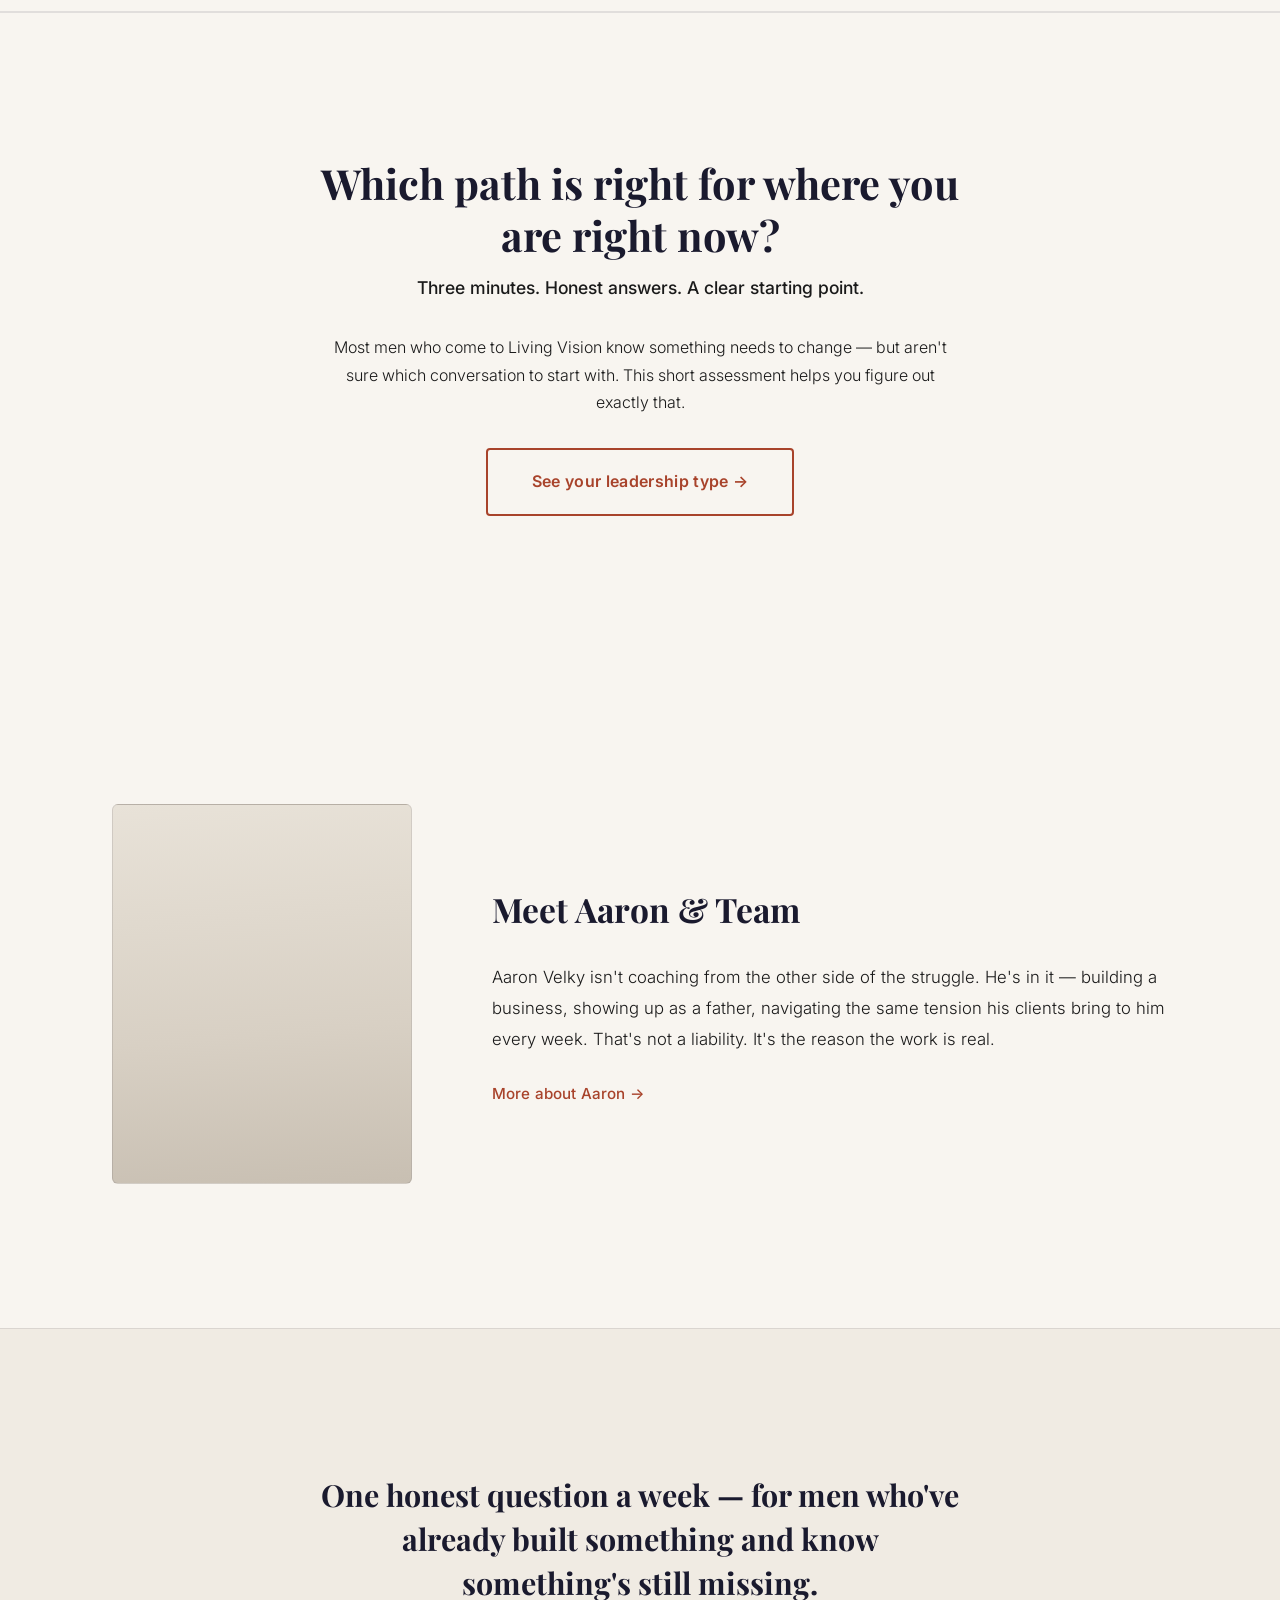
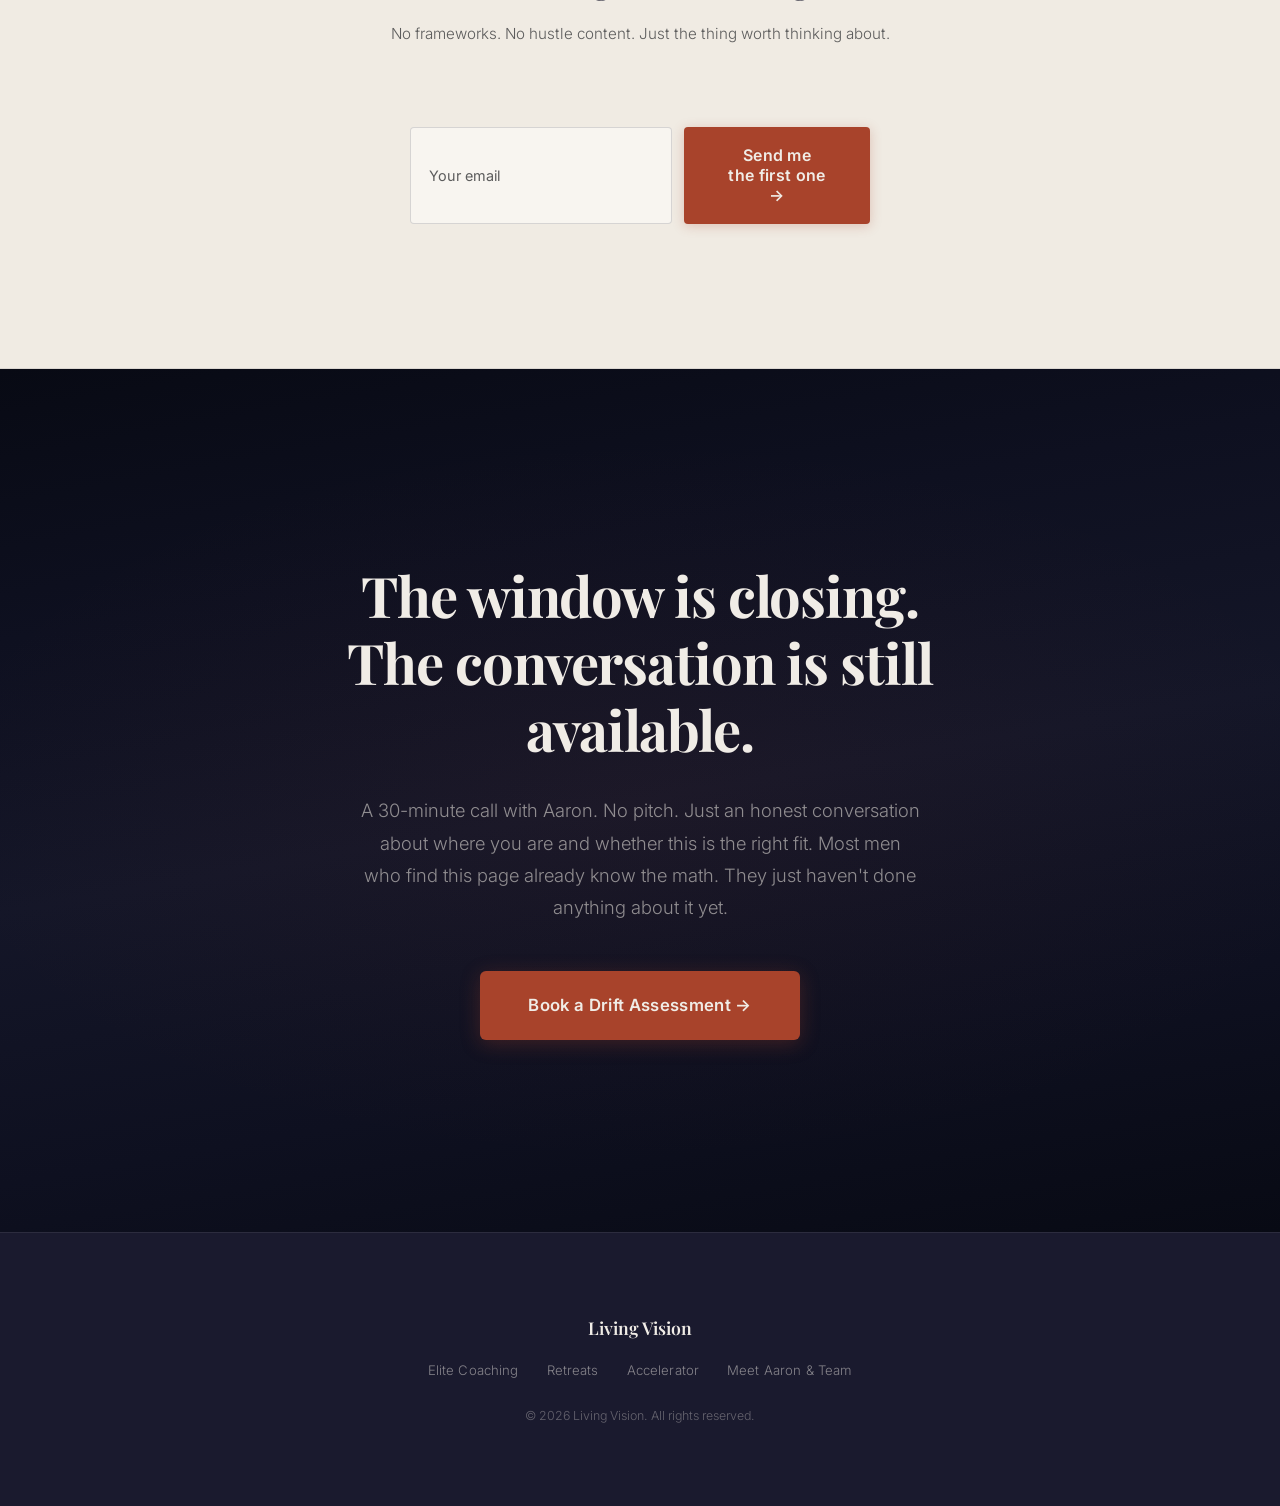
==== commit 60d459e5: "Update nav CTA to Book a Drift Assessment Co-Authored-By: Claude Opus 4.6 (1M context) <noreply@anth" ====
--- a/index.html
+++ b/index.html
@@ -80,7 +80,7 @@
   <nav class="nav nav-funnel">
     <div class="nav-inner">
       <a href="/" class="nav-logo"><img src="LIVING VISION TITLE.jpg" alt="Living Vision" class="nav-logo-img"></a>
-      <a href="/start.html" class="btn btn-primary nav-funnel-cta">The Drift Assessment →</a>
+      <a href="/start.html" class="btn btn-primary nav-funnel-cta">Book a Drift Assessment →</a>
     </div>
   </nav>
 
